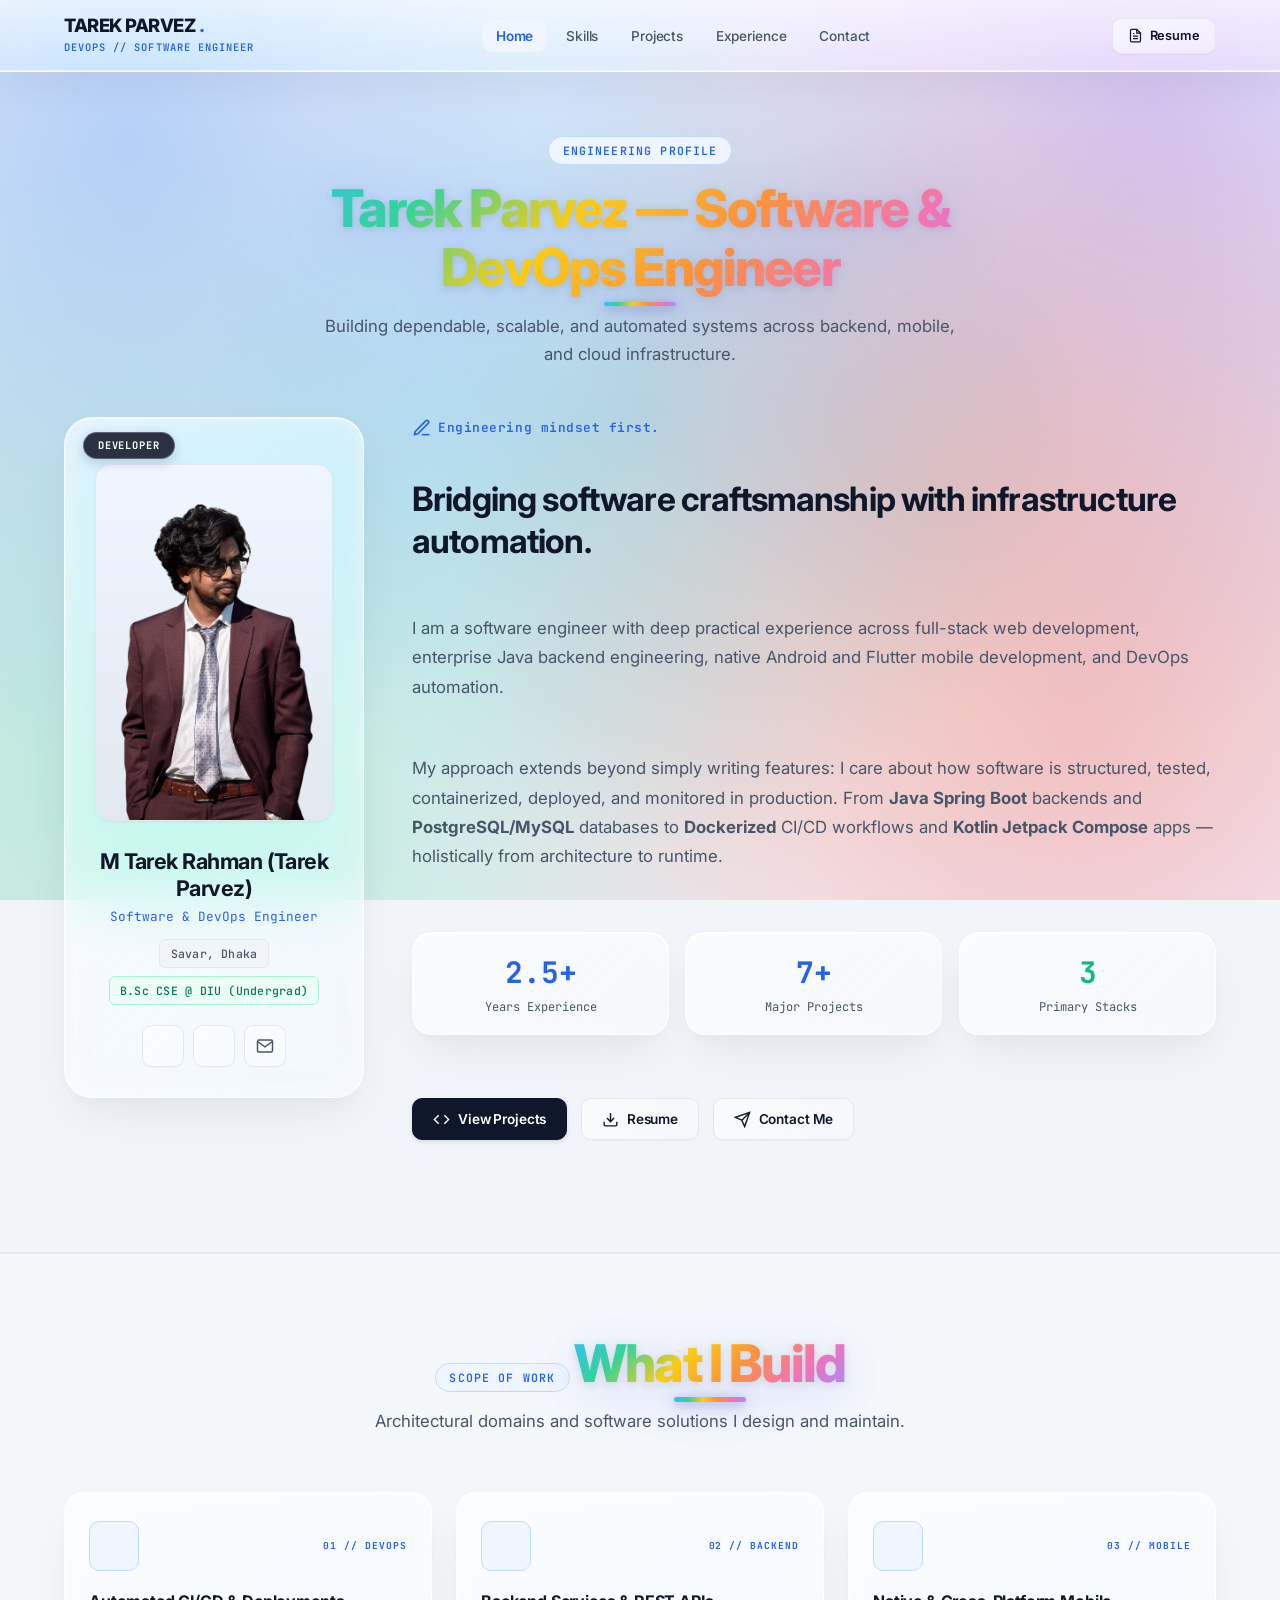
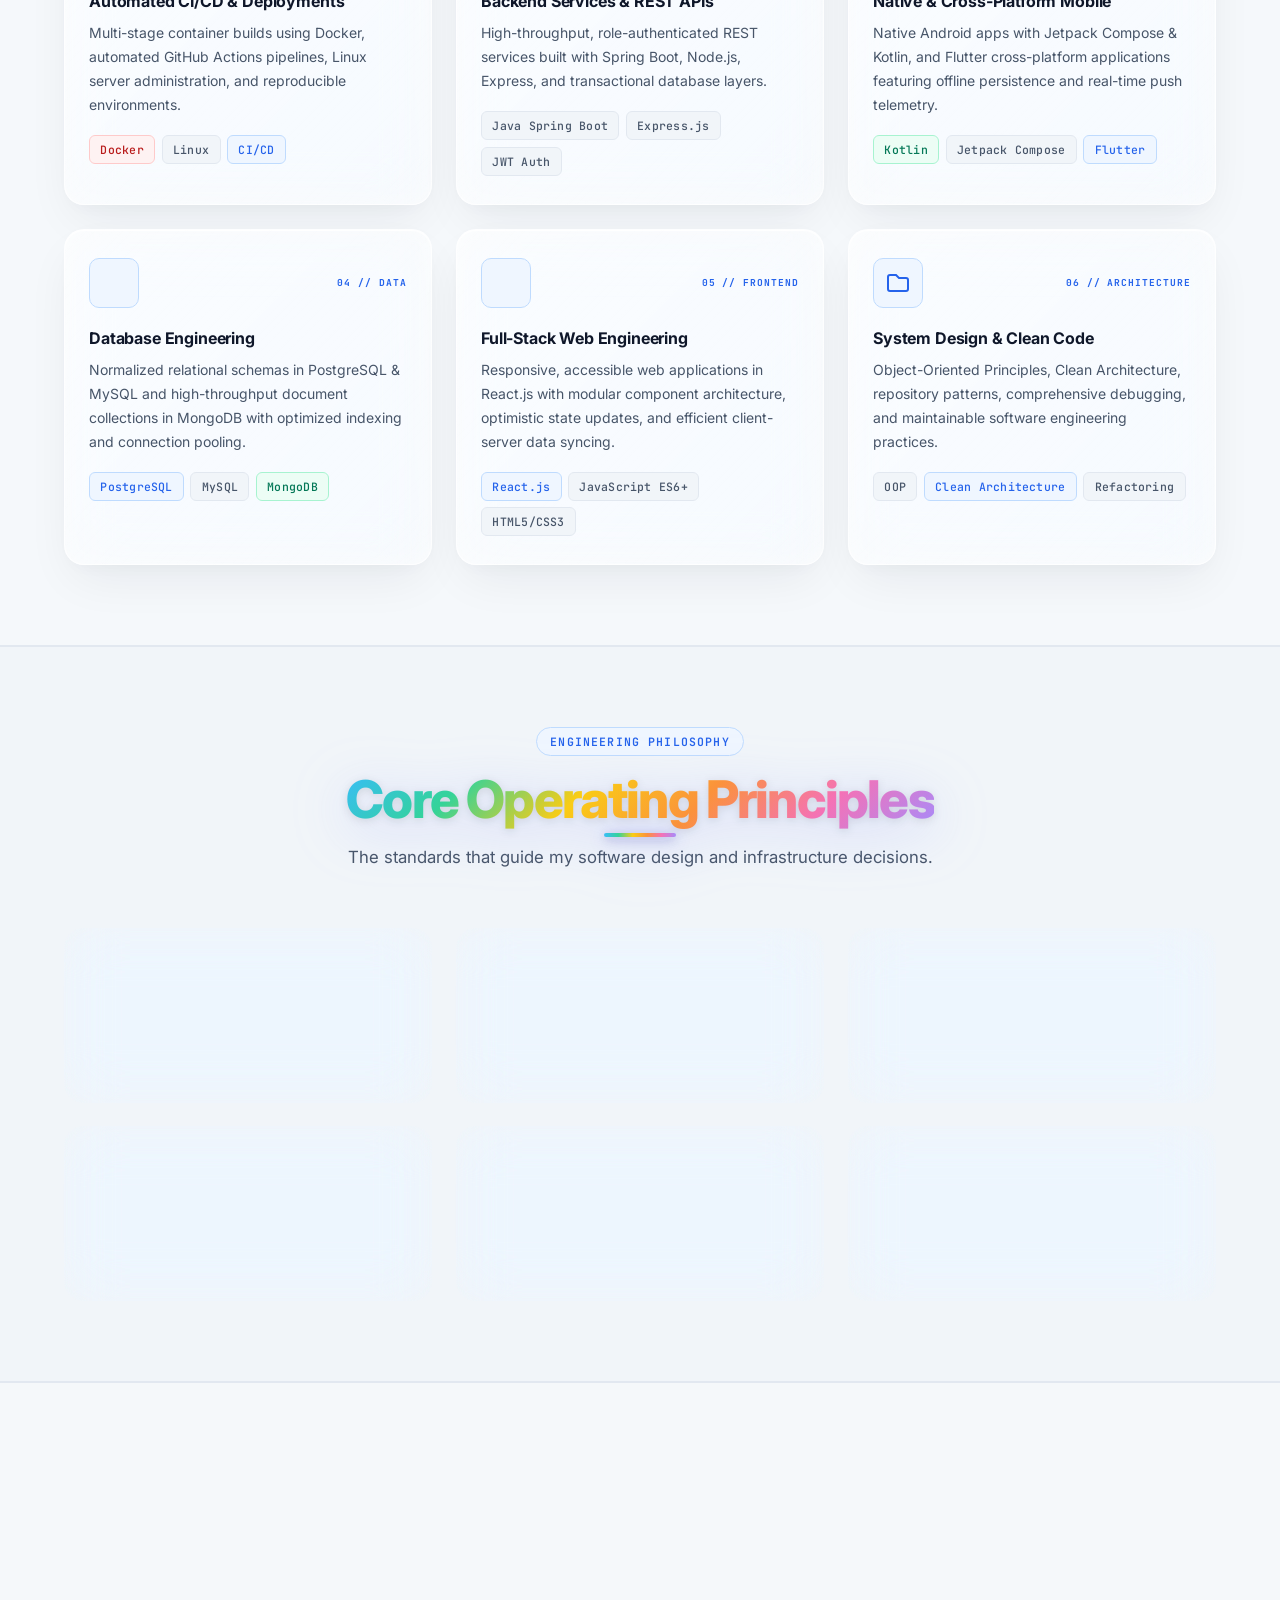
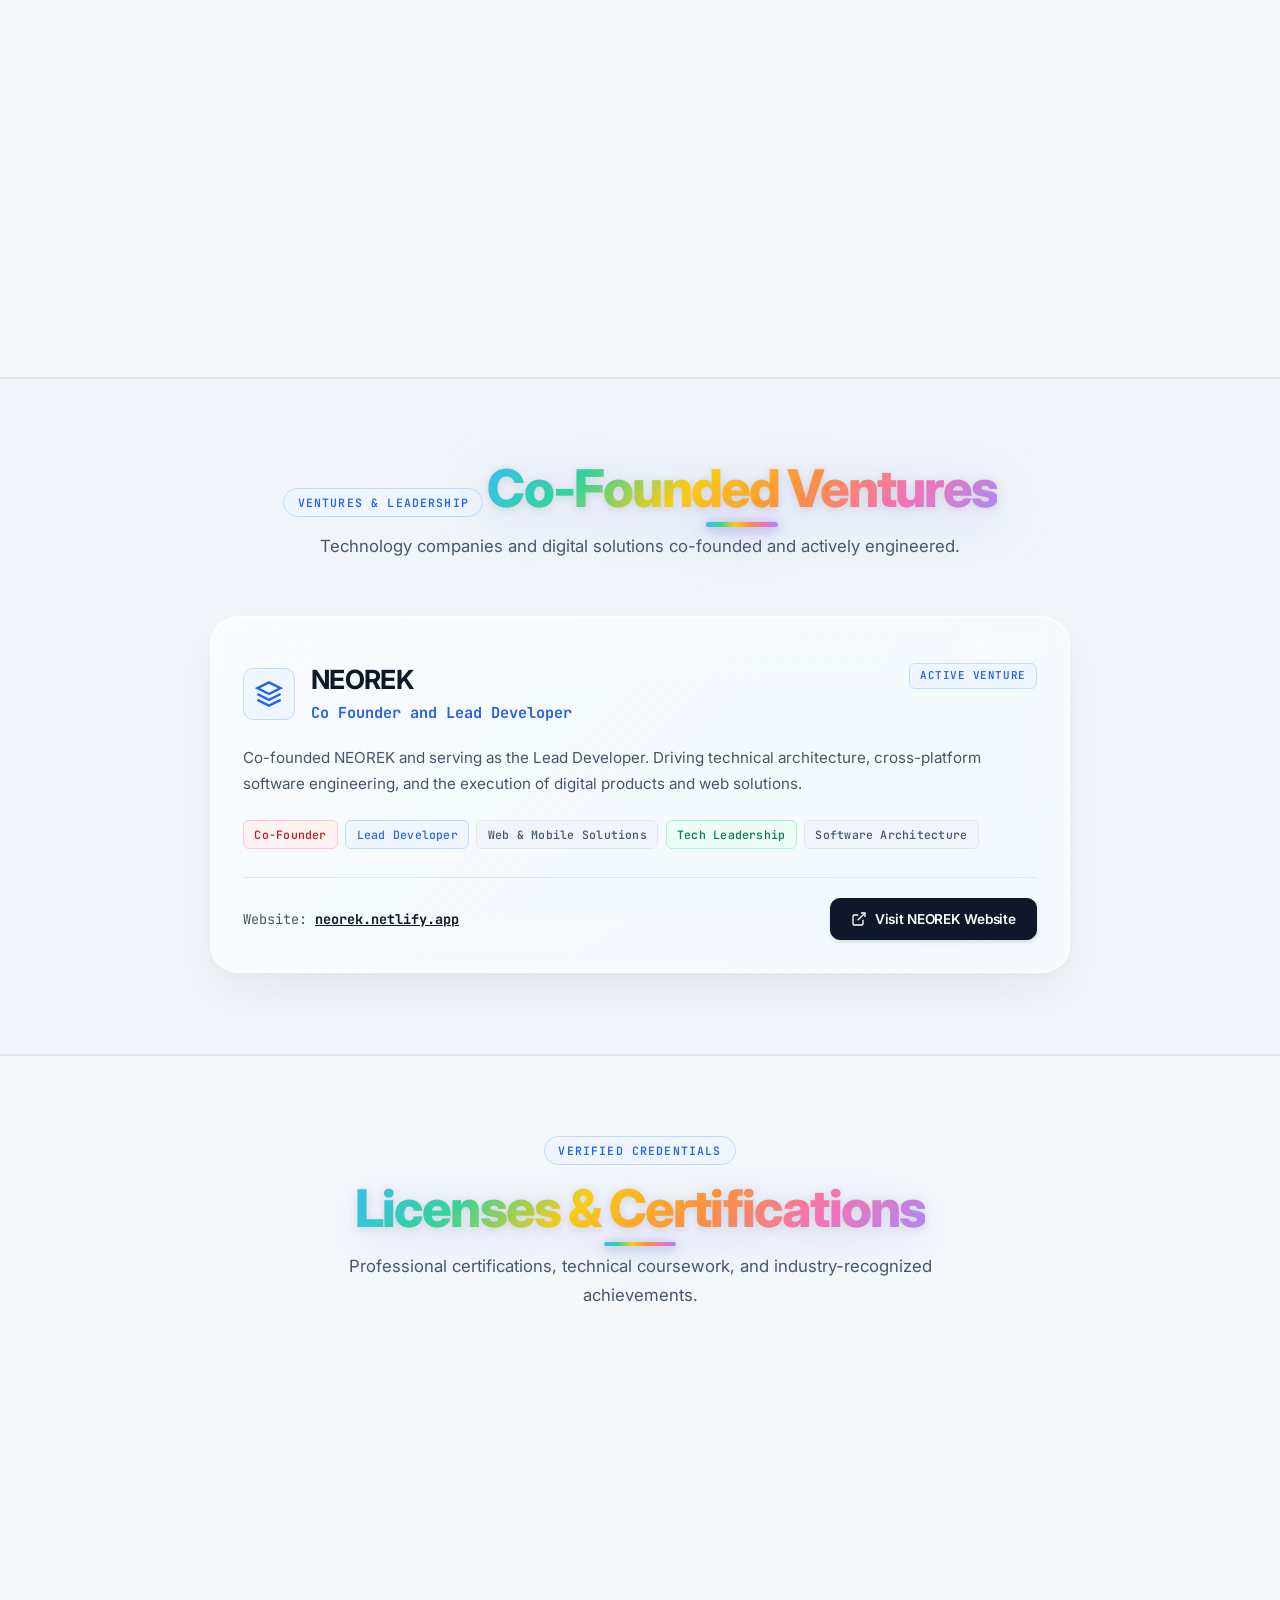
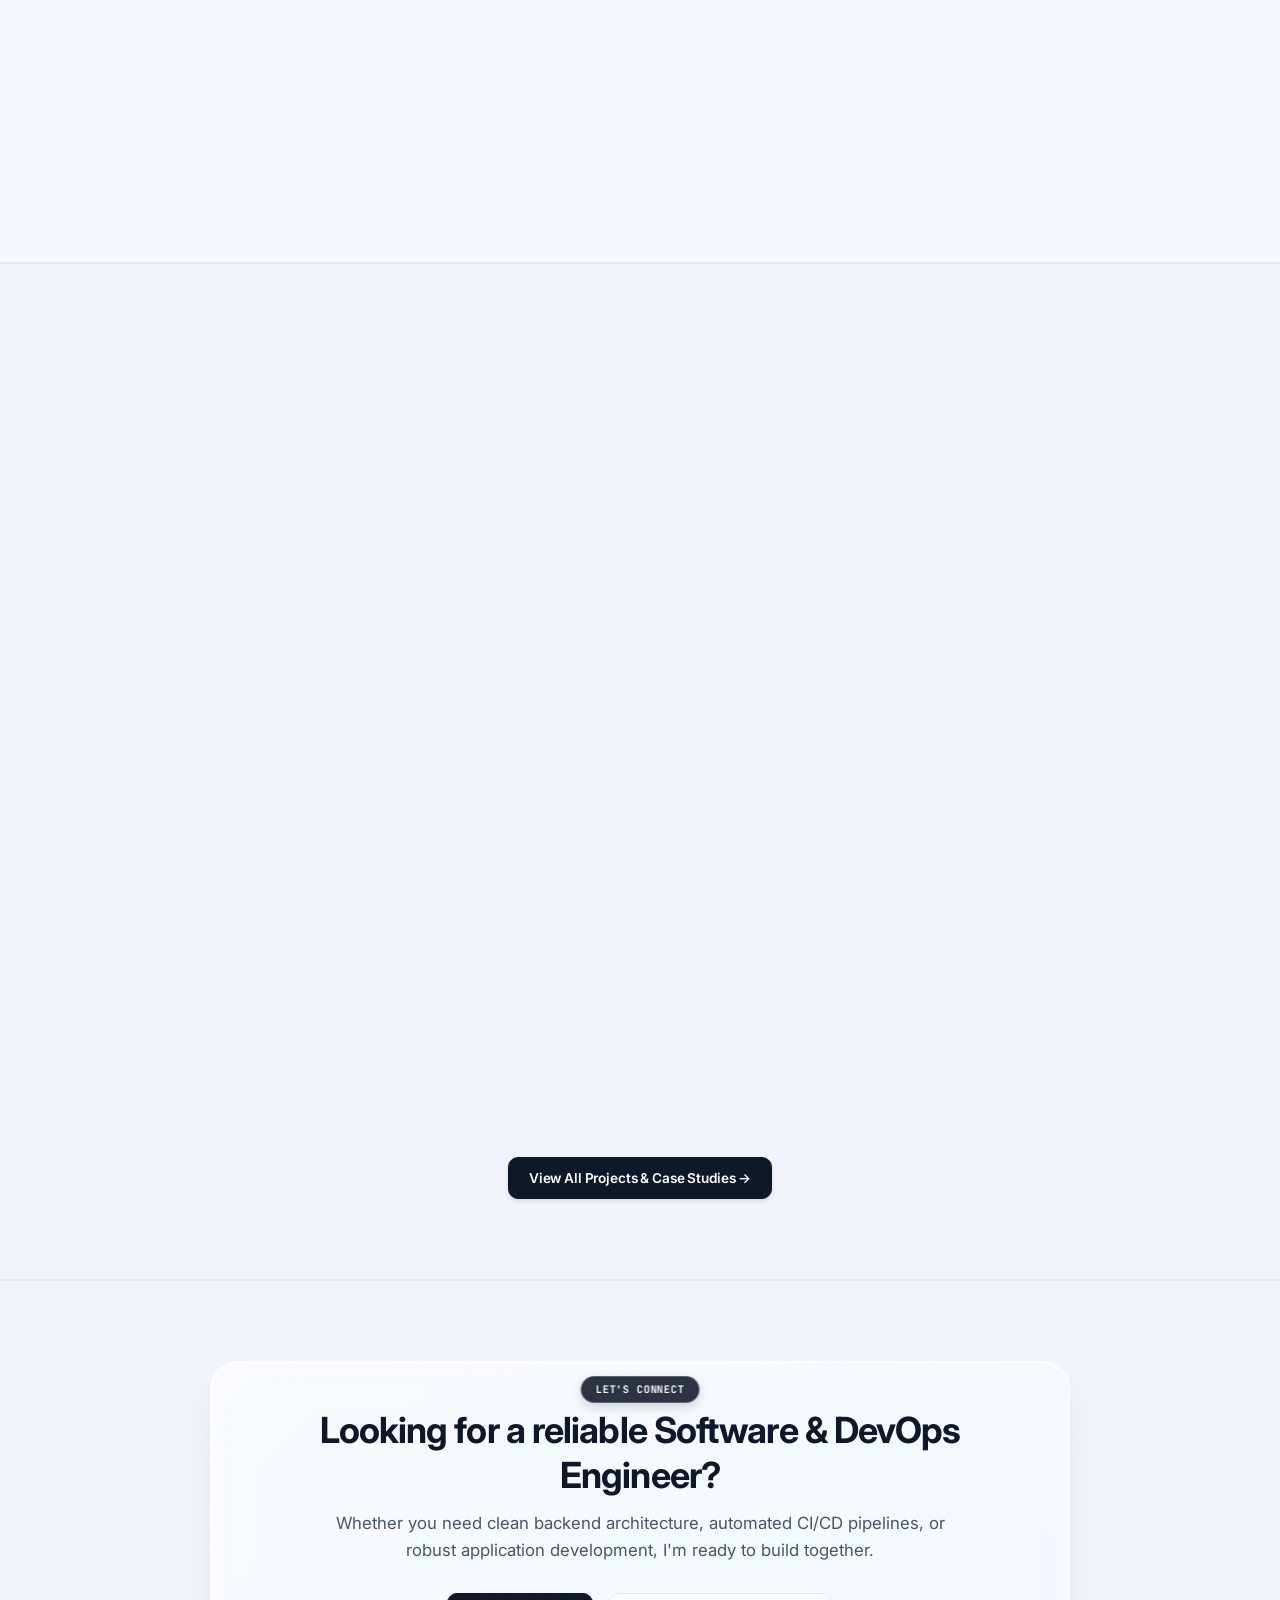
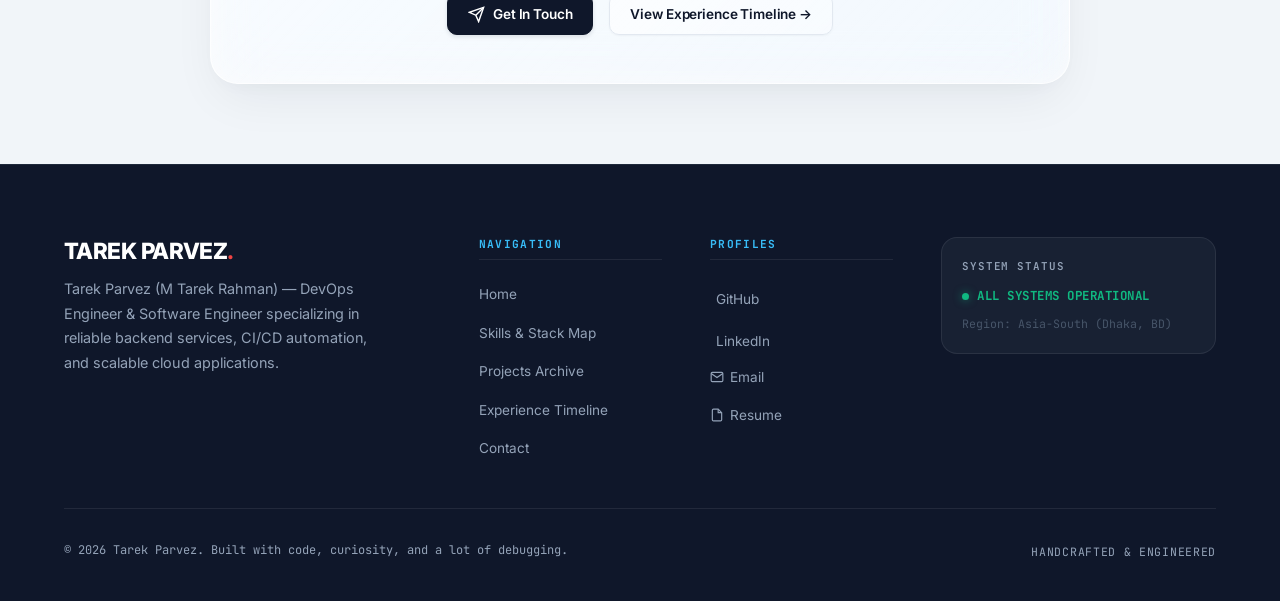
==== about.html @ d1430041 "feat(ui): apply Apple 3D chromatic ribbon typography, fix corner badge clipping, remove chart white " ====
<!DOCTYPE html>
<html lang="en">
<head>
  <meta charset="UTF-8">
  <meta name="viewport" content="width=device-width, initial-scale=1.0">
  
  <title>About — Tarek Parvez (M Tarek Rahman) | DevOps & Software Engineer</title>
  <meta name="title" content="About — Tarek Parvez (M Tarek Rahman) | DevOps & Software Engineer">
  <meta name="description" content="Engineering background, philosophy, and verified credentials of Tarek Parvez (M Tarek Rahman) — DevOps & Software Engineer specializing in backend architecture and cloud automation.">
  <meta name="keywords" content="Tarek Parvez, M Tarek Rahman, DevOps Engineer, Software Engineer, About Tarek Parvez, Daffodil International University, Java Spring Boot, Docker, tarekparvez.me">
  <meta name="author" content="Tarek Parvez (M Tarek Rahman)">
  <meta name="robots" content="index, follow, max-snippet:-1, max-image-preview:large, max-video-preview:-1">

  <!-- Open Graph -->
  <meta property="og:type" content="profile">
  <meta property="og:url" content="https://tarekparvez.me/about.html">
  <meta property="og:title" content="About — Tarek Parvez (M Tarek Rahman) | DevOps & Software Engineer">
  <meta property="og:description" content="Engineering background, philosophy, and verified credentials of Tarek Parvez (M Tarek Rahman) — DevOps & Software Engineer.">
  <meta property="og:image" content="https://tarekparvez.me/assets/profile.png">

  <link rel="canonical" href="https://tarekparvez.me/index.html">
  <meta http-equiv="refresh" content="0; url=index.html">
  <script>window.location.replace("index.html");</script>
  <link rel="icon" type="image/png" href="assets/favicon.png">

  <!-- Devicon Icons -->
  <link rel="stylesheet" href="https://cdn.jsdelivr.net/gh/devicons/devicon@latest/devicon.min.css">

  <!-- CSS Design System -->
  <link rel="stylesheet" href="css/sketch-theme.css?v=7.0">
  <link rel="stylesheet" href="css/layout.css?v=7.0">
  <link rel="stylesheet" href="css/pages.css?v=7.0">
  <link rel="stylesheet" href="css/supplement.css?v=7.0">
</head>
<body>

  <!-- Sticky Global Navbar -->
  <nav class="notebook-nav" aria-label="Main Navigation">
    <div class="container">
      <div class="nav-inner">
        <a href="index.html" class="nav-brand">
          <span class="brand-title">TAREK PARVEZ<span class="accent-dot">.</span></span>
          <span class="brand-subtitle">DevOps // Software Engineer</span>
        </a>

        <ul class="nav-links">
          <li class="nav-item"><a href="index.html">Home</a></li>
          <li class="nav-item"><a href="skills.html">Skills</a></li>
          <li class="nav-item"><a href="projects.html">Projects</a></li>
          <li class="nav-item"><a href="experience.html">Experience</a></li>
          <li class="nav-item"><a href="contact.html">Contact</a></li>
        </ul>

        <div class="nav-cta-group">
          <a href="resume.html" class="btn btn-secondary btn-sm btn-resume">
            <svg width="15" height="15" viewBox="0 0 24 24" fill="none" stroke="currentColor" stroke-width="2"><path d="M14 2H6a2 2 0 0 0-2 2v16a2 2 0 0 0 2 2h12a2 2 0 0 0 2-2V8z"></path><polyline points="14 2 14 8 20 8"></polyline><line x1="16" y1="13" x2="8" y2="13"></line><line x1="16" y1="17" x2="8" y2="17"></line><polyline points="10 9 9 9 8 9"></polyline></svg>
            Resume
          </a>
          <button class="nav-toggle" aria-label="Toggle mobile menu" aria-expanded="false">
            <span></span>
            <span></span>
            <span></span>
          </button>
        </div>
      </div>
    </div>
  </nav>

  <!-- Mobile Drawer Menu -->
  <div class="mobile-drawer" aria-label="Mobile Navigation">
    <ul class="mobile-nav-links">
      <li><a href="index.html">Home</a></li>
      <li><a href="skills.html">Skills & Stack Map</a></li>
      <li><a href="projects.html">Projects Archive</a></li>
      <li><a href="experience.html">Engineering Experience</a></li>
      <li><a href="contact.html">Contact Me</a></li>
      <li><a href="resume.html">View Resume</a></li>
    </ul>
  </div>

  <main>
    <!-- INTRO & BACKGROUND -->
    <section style="padding: 3.5rem 0 5rem 0;">
      <div class="container">
        <div class="section-header" style="margin-bottom: 3rem;">
          <span class="section-label">Engineering Profile</span>
          <h1 class="section-title">About Tarek Parvez<span class="underline-sketch"></span></h1>
          <p class="section-subtitle">
            Software Engineer & DevOps practitioner focused on building dependable, scalable, and automated systems.
          </p>
        </div>

        <div class="about-intro-grid">
          <!-- Photo Card -->
          <div class="about-photo-card">
            <span class="paper-tape left">DEVELOPER</span>
            <img src="assets/profile.png" alt="Tarek Parvez">
            <h3 style="font-size: 1.35rem; margin-bottom: 0.25rem;">M Tarek Rahman (Tarek Parvez)</h3>
            <p style="font-family: var(--font-mono); font-size: 0.8rem; color: var(--accent-blue); margin-bottom: 0.75rem;">
              Software & DevOps Engineer
            </p>
            <div style="display: flex; justify-content: center; gap: 0.5rem; flex-wrap: wrap;">
              <span class="tech-tag">Savar, Dhaka</span>
              <span class="tech-tag green">B.Sc in CSE @ DIU (Undergrad)</span>
            </div>
          </div>

          <!-- Story Text -->
          <div class="about-story">
            <span class="annotation" style="margin-bottom: 0.5rem;">
              <svg width="20" height="20" viewBox="0 0 24 24" fill="none" stroke="currentColor" stroke-width="2"><path d="M12 20h9"></path><path d="M16.5 3.5a2.121 2.121 0 0 1 3 3L7 19l-4 1 1-4L16.5 3.5z"></path></svg>
              Engineering mindset first.
            </span>
            <h2 style="font-size: 2.15rem; margin-bottom: 1.25rem;">Bridging software craftsmanship with infrastructure automation.</h2>
            
            <p style="color: var(--text-muted); font-size: 1.05rem; line-height: 1.7; margin-bottom: 1.25rem;">
              I am a software engineer with deep practical experience across full-stack web development, enterprise Java backend engineering, native Android and Flutter mobile development, and DevOps automation.
            </p>

            <p style="color: var(--text-muted); font-size: 1.05rem; line-height: 1.7; margin-bottom: 1.5rem;">
              My approach extends beyond simply writing features: I care about how software is structured, tested, containerized, deployed, and monitored in production. Having built applications across multiple stacks—from <strong>Java Spring Boot</strong> backends and <strong>PostgreSQL/MySQL</strong> databases to <strong>Dockerized</strong> CI/CD workflows and <strong>Kotlin Jetpack Compose</strong> apps—I look at problems holistically from architecture to runtime.
            </p>

            <!-- Quick Stat Cards -->
            <div style="display: grid; grid-template-columns: repeat(auto-fit, minmax(140px, 1fr)); gap: 1rem; margin-top: 1.5rem;">
              <div class="sketch-card" style="padding: 1rem; text-align: center;">
                <div style="font-family: var(--font-heading); font-size: 1.85rem; font-weight: 700; color: var(--accent-coral);">2.5+</div>
                <div style="font-family: var(--font-mono); font-size: 0.75rem; color: var(--text-muted);">Years Experience</div>
              </div>
              <div class="sketch-card" style="padding: 1rem; text-align: center;">
                <div style="font-family: var(--font-heading); font-size: 1.85rem; font-weight: 700; color: var(--accent-blue);">7+</div>
                <div style="font-family: var(--font-mono); font-size: 0.75rem; color: var(--text-muted);">Major Projects</div>
              </div>
              <div class="sketch-card" style="padding: 1rem; text-align: center;">
                <div style="font-family: var(--font-heading); font-size: 1.85rem; font-weight: 700; color: var(--accent-green);">3</div>
                <div style="font-family: var(--font-mono); font-size: 0.75rem; color: var(--text-muted);">Primary Stacks</div>
              </div>
            </div>
          </div>
        </div>
      </div>
    </section>

    <!-- WHAT I BUILD SECTION -->
    <section style="border-top: 2px solid var(--border-ink); background: var(--bg-card-muted);">
      <div class="container">
        <div class="section-header">
          <span class="section-label">Scope of Work</span>
          <h2 class="section-title">What I Build<span class="underline-sketch"></span></h2>
          <p class="section-subtitle">Architectural domains and software solutions I design and maintain.</p>
        </div>

        <div class="focus-grid">
          <div class="focus-card">
            <h3 class="focus-title">Backend Services & REST APIs</h3>
            <p class="focus-desc">
              High-throughput, role-authenticated REST services built with Spring Boot, Node.js, Express, and transactional database layers.
            </p>
            <div class="focus-tags">
              <span class="tech-tag">Java Spring Boot</span>
              <span class="tech-tag">Express.js</span>
              <span class="tech-tag">JWT Auth</span>
            </div>
          </div>

          <div class="focus-card">
            <h3 class="focus-title">Automated CI/CD & Deployments</h3>
            <p class="focus-desc">
              Multi-stage container builds using Docker, automated GitHub Actions pipelines, Linux server administration, and reproducible environments.
            </p>
            <div class="focus-tags">
              <span class="tech-tag coral">Docker</span>
              <span class="tech-tag">Linux</span>
              <span class="tech-tag blue">CI/CD</span>
            </div>
          </div>

          <div class="focus-card">
            <h3 class="focus-title">Native & Cross-Platform Mobile Apps</h3>
            <p class="focus-desc">
              Native Android apps with Jetpack Compose & Kotlin, and Flutter cross-platform applications featuring offline persistence and real-time push telemetry.
            </p>
            <div class="focus-tags">
              <span class="tech-tag green">Kotlin</span>
              <span class="tech-tag">Jetpack Compose</span>
              <span class="tech-tag">Flutter</span>
            </div>
          </div>
        </div>
      </div>
    </section>

    <!-- PERSONAL ENGINEERING PRINCIPLES -->
    <section style="border-top: 2px solid var(--border-ink);">
      <div class="container">
        <div class="section-header">
          <span class="section-label">Engineering Philosophy</span>
          <h2 class="section-title">Core Operating Principles<span class="underline-sketch"></span></h2>
          <p class="section-subtitle">The standards that guide my software design and infrastructure decisions.</p>
        </div>

        <div class="principles-grid">
          <div class="principle-card">
            <div class="principle-verb">01 // BUILD</div>
            <h3 class="principle-title">Clean Architecture First</h3>
            <p class="principle-desc">
              Separate concerns cleanly between presentation, business rules, and persistence layers so code is testable and refactor-friendly.
            </p>
          </div>

          <div class="principle-card">
            <div class="principle-verb">02 // AUTOMATE</div>
            <h3 class="principle-title">Never Repeat Manual Steps</h3>
            <p class="principle-desc">
              If a build, test, or deployment has to be run more than twice, write a script or GitHub Actions workflow to automate it.
            </p>
          </div>

          <div class="principle-card">
            <div class="principle-verb">03 // TEST</div>
            <h3 class="principle-title">Verification Over Assumptions</h3>
            <p class="principle-desc">
              Write unit tests and validate edge cases to catch regressions before they reach staging or production environments.
            </p>
          </div>

          <div class="principle-card">
            <div class="principle-verb">04 // DEPLOY</div>
            <h3 class="principle-title">Containerized Consistency</h3>
            <p class="principle-desc">
              Package code with all dependencies in minimal Docker images to ensure identical execution between local and production environments.
            </p>
          </div>

          <div class="principle-card">
            <div class="principle-verb">05 // MONITOR</div>
            <h3 class="principle-title">Continuous Observability</h3>
            <p class="principle-desc">
              Incorporate structured health endpoints, sensible logging, and status metrics to make systems transparent and debuggable.
            </p>
          </div>

          <div class="principle-card">
            <div class="principle-verb">06 // IMPROVE</div>
            <h3 class="principle-title">Iterative Refinement</h3>
            <p class="principle-desc">
              Profile slow queries, reduce memory footprint, eliminate technical debt, and continuously refine performance over time.
            </p>
          </div>
        </div>
      </div>
    </section>

    <!-- EDUCATION SECTION -->
    <section style="border-top: 2px solid var(--border-ink); background: var(--bg-card-muted);">
      <div class="container">
        <div class="section-header">
          <span class="section-label">Academic Foundation</span>
          <h2 class="section-title">Education & Credentials<span class="underline-sketch"></span></h2>
        </div>

        <div class="sketch-card" style="max-width: 760px; margin: 0 auto;">
          <span class="paper-tape right">ACADEMIC</span>
          <div style="display: flex; align-items: flex-start; justify-content: space-between; flex-wrap: wrap; gap: 0.75rem; margin-bottom: 0.75rem;">
            <div>
              <h3 style="font-size: 1.55rem; margin-bottom: 0.25rem;">Daffodil International University</h3>
              <div style="font-family: var(--font-mono); font-size: 0.9rem; color: var(--accent-blue); font-weight: 600;">
                B.Sc. in Computer Science & Engineering (Undergraduate / Running)
              </div>
            </div>
            <span class="timeline-period">Dhaka, Bangladesh</span>
          </div>
          <p style="color: var(--text-muted); font-size: 0.95rem; line-height: 1.6; margin-bottom: 1rem;">
            Currently pursuing Bachelor of Science in Computer Science & Engineering. Solid coursework foundation in Data Structures & Algorithms, Object-Oriented Programming (Java/C++), Database Management Systems (SQL/Relational Theory), Operating Systems (Linux/Unix internals), and Software Engineering methodologies.
          </p>
          <div style="display: flex; flex-wrap: wrap; gap: 0.4rem;">
            <span class="tech-tag">Data Structures</span>
            <span class="tech-tag">Algorithms</span>
            <span class="tech-tag">DBMS</span>
            <span class="tech-tag">OOP</span>
            <span class="tech-tag">Linux Internals</span>
          </div>
        </div>
      </div>
    </section>

    <!-- VENTURES & FOUNDED COMPANIES SECTION -->
    <section style="border-top: 2px solid var(--border-ink); background: var(--bg-card-muted);">
      <div class="container">
        <div class="section-header">
          <span class="section-label">Ventures & Leadership</span>
          <h2 class="section-title">Co-Founded Ventures<span class="underline-sketch"></span></h2>
          <p class="section-subtitle">
            Technology companies and digital solutions co-founded and actively engineered.
          </p>
        </div>

        <div style="max-width: 860px; margin: 0 auto;">
          <!-- NEOREK Card -->
          <div class="sketch-card accent-coral" style="padding: 2rem;">
            <span class="paper-tape right">CO-FOUNDER</span>
            <div style="display: flex; align-items: flex-start; justify-content: space-between; flex-wrap: wrap; gap: 1rem; margin-bottom: 1.25rem;">
              <div style="display: flex; align-items: center; gap: 1rem;">
                <div class="focus-icon" style="color: var(--accent-coral); width: 52px; height: 52px; font-size: 1.5rem;">
                  <svg width="28" height="28" viewBox="0 0 24 24" fill="none" stroke="currentColor" stroke-width="2"><polygon points="12 2 2 7 12 12 22 7 12 2"></polygon><polyline points="2 17 12 22 22 17"></polyline><polyline points="2 12 12 17 22 12"></polyline></svg>
                </div>
                <div>
                  <h3 style="font-size: 1.65rem; margin-bottom: 0.25rem;">NEOREK</h3>
                  <div style="font-family: var(--font-mono); font-size: 0.95rem; color: var(--accent-coral); font-weight: 700;">
                    Co Founder and Lead Developer
                  </div>
                </div>
              </div>
              <span class="timeline-period">Active Venture</span>
            </div>

            <p style="color: var(--text-muted); font-size: 0.95rem; line-height: 1.7; margin-bottom: 1.5rem;">
              Co-founded NEOREK and serving as the Lead Developer. Driving technical architecture, cross-platform software engineering, and the execution of digital products and web solutions.
            </p>

            <div style="display: flex; flex-wrap: wrap; gap: 0.45rem; margin-bottom: 1.75rem;">
              <span class="tech-tag coral">Co-Founder</span>
              <span class="tech-tag blue">Lead Developer</span>
              <span class="tech-tag">Web & Mobile Solutions</span>
              <span class="tech-tag green">Tech Leadership</span>
              <span class="tech-tag">Software Architecture</span>
            </div>

            <div style="border-top: 1.5px dashed var(--grid-line); padding-top: 1.25rem; display: flex; align-items: center; justify-content: space-between; flex-wrap: wrap; gap: 1rem;">
              <div style="font-family: var(--font-mono); font-size: 0.85rem; color: var(--text-muted);">
                Website: <a href="https://neorek.netlify.app/" target="_blank" rel="noopener noreferrer" style="color: var(--text-ink); font-weight: 700; text-decoration: underline;">neorek.netlify.app</a>
              </div>
              <a href="https://neorek.netlify.app/" target="_blank" rel="noopener noreferrer" class="btn btn-primary">
                <svg width="16" height="16" viewBox="0 0 24 24" fill="none" stroke="currentColor" stroke-width="2"><path d="M18 13v6a2 2 0 0 1-2 2H5a2 2 0 0 1-2-2V8a2 2 0 0 1 2-2h6"></path><polyline points="15 3 21 3 21 9"></polyline><line x1="10" y1="14" x2="21" y2="3"></line></svg>
                Visit NEOREK Website
              </a>
            </div>
          </div>
        </div>
      </div>
    </section>

    <!-- CERTIFICATES & CREDENTIALS SECTION -->
    <section style="border-top: 2px solid var(--border-ink);">
      <div class="container">
        <div class="section-header">
          <span class="section-label">Verified Credentials</span>
          <h2 class="section-title">Licenses & Certifications<span class="underline-sketch"></span></h2>
          <p class="section-subtitle">
            Professional certifications, technical coursework, and industry-recognized achievements.
          </p>
        </div>

        <div style="max-width: 860px; margin: 0 auto;">
          <!-- IBM Verified Certificate Card -->
          <div class="sketch-card accent-blue" style="padding: 2rem;">
            <span class="paper-tape right">IBM VERIFIED</span>
            <div style="display: flex; align-items: flex-start; justify-content: space-between; flex-wrap: wrap; gap: 1rem; margin-bottom: 1.25rem;">
              <div style="display: flex; align-items: center; gap: 1rem;">
                <div class="focus-icon" style="color: var(--accent-blue); width: 52px; height: 52px; font-size: 1.5rem;">
                  <svg width="28" height="28" viewBox="0 0 24 24" fill="none" stroke="currentColor" stroke-width="2"><circle cx="12" cy="8" r="7"></circle><polyline points="8.21 13.89 7 23 12 20 17 23 15.79 13.88"></polyline></svg>
                </div>
                <div>
                  <h3 style="font-size: 1.65rem; margin-bottom: 0.25rem;">Flutter and Dart: Developing iOS, Android, and Mobile Apps</h3>
                  <div style="font-family: var(--font-mono); font-size: 0.85rem; color: var(--accent-blue); font-weight: 700;">
                    Issued by IBM via Coursera
                  </div>
                </div>
              </div>
              <span class="timeline-period">ID: 5AY2A0AOX056</span>
            </div>

            <p style="color: var(--text-muted); font-size: 0.95rem; line-height: 1.7; margin-bottom: 1.5rem;">
              Authorized by IBM and offered through Coursera. Verified successful completion and mastery of cross-platform mobile application engineering using Flutter and Dart, covering UI layout composition, reactive state management, asynchronous data fetching, and native platform integration for both iOS and Android.
            </p>

            <div style="display: flex; flex-wrap: wrap; gap: 0.45rem; margin-bottom: 1.75rem;">
              <span class="tech-tag blue">IBM Certified</span>
              <span class="tech-tag">Flutter</span>
              <span class="tech-tag">Dart</span>
              <span class="tech-tag green">Cross-Platform Mobile</span>
              <span class="tech-tag">iOS & Android</span>
              <span class="tech-tag">State Management</span>
            </div>

            <div style="border-top: 1.5px dashed var(--grid-line); padding-top: 1.25rem; display: flex; align-items: center; justify-content: space-between; flex-wrap: wrap; gap: 1rem;">
              <div style="font-family: var(--font-mono); font-size: 0.8rem; color: var(--text-muted);">
                Status: <span style="color: var(--accent-green); font-weight: 700;">● Verified & Active</span>
              </div>
              <a href="https://coursera.org/share/398f5bcc996ed4f4c3d86568ea1924d1" target="_blank" rel="noopener noreferrer" class="btn btn-primary">
                <svg width="16" height="16" viewBox="0 0 24 24" fill="none" stroke="currentColor" stroke-width="2"><path d="M18 13v6a2 2 0 0 1-2 2H5a2 2 0 0 1-2-2V8a2 2 0 0 1 2-2h6"></path><polyline points="15 3 21 3 21 9"></polyline><line x1="10" y1="14" x2="21" y2="3"></line></svg>
                Verify Certificate on Coursera
              </a>
            </div>
          </div>
        </div>
      </div>
    </section>
  </main>

  <!-- Global Footer -->
  <footer class="notebook-footer">
    <div class="container">
      <div class="footer-grid">
        <div class="footer-brand">
          <h3>TAREK PARVEZ<span style="color: var(--accent-coral);">.</span></h3>
          <p>
            Tarek Parvez (M Tarek Rahman) — DevOps Engineer & Software Engineer specializing in reliable backend services, CI/CD automation, and scalable cloud applications.
          </p>
        </div>

        <div class="footer-col">
          <h4>Navigation</h4>
          <ul class="footer-links">
            <li><a href="index.html">Home</a></li>
            <li><a href="skills.html">Skills & Stack Map</a></li>
            <li><a href="projects.html">Projects Archive</a></li>
            <li><a href="experience.html">Experience Timeline</a></li>
            <li><a href="contact.html">Contact</a></li>
          </ul>
        </div>

        <div class="footer-col">
          <h4>Profiles</h4>
          <ul class="footer-links">
            <li>
              <a href="https://github.com/mtarek47" target="_blank" rel="noopener noreferrer">
                <i class="devicon-github-original"></i> GitHub
              </a>
            </li>
            <li>
              <a href="https://www.linkedin.com/in/m-tarek-rahman-06068a349/" target="_blank" rel="noopener noreferrer">
                <i class="devicon-linkedin-plain"></i> LinkedIn
              </a>
            </li>
            <li>
              <a href="mailto:tarekparvez47@gmail.com">
                <svg width="14" height="14" viewBox="0 0 24 24" fill="none" stroke="currentColor" stroke-width="2"><path d="M4 4h16c1.1 0 2 .9 2 2v12c0 1.1-.9 2-2 2H4c-1.1 0-2-.9-2-2V6c0-1.1.9-2 2-2z"></path><polyline points="22,6 12,13 2,6"></polyline></svg>
                Email
              </a>
            </li>
          </ul>
        </div>

        <div class="footer-col">
          <div class="footer-status-box">
            <div class="footer-status-title">System Status</div>
            <div class="footer-status-val">
              <span class="status-dot"></span> ALL SYSTEMS OPERATIONAL
            </div>
          </div>
        </div>
      </div>

      <div class="footer-bottom">
        <div>&copy; 2026 Tarek Parvez. Built with code, curiosity, and a lot of debugging.</div>
        <div class="footer-note">Handcrafted & Engineered</div>
      </div>
    </div>
  </footer>

  <!-- Scripts -->
  <script src="js/main.js?v=7.0"></script>
</body>
</html>
---- css/sketch-theme.css ----
/* ==========================================================================
   MODERN PROFESSIONAL TECH DESIGN SYSTEM
   Tarek Parvez Portfolio — v4.0 (Executive Tech Edition)
   Philosophy: Clean, high-contrast, refined typography, subtle depth,
   and executive software engineering aesthetics.
   ========================================================================== */

/* --- Google Fonts Import --- */
@import url('https://fonts.googleapis.com/css2?family=Inter:wght@300;400;500;600;700;800&family=JetBrains+Mono:wght@400;500;600;700&display=swap');

/* ==========================================================================
   DESIGN TOKENS — Modern Tech & Architecture Palette
   ========================================================================== */
:root {
  /* --- Apple Liquid Glass Tokens --- */
  --glass-bg:          linear-gradient(135deg, rgba(255, 255, 255, 0.62) 0%, rgba(255, 255, 255, 0.32) 100%);
  --glass-bg-hover:    linear-gradient(135deg, rgba(255, 255, 255, 0.78) 0%, rgba(255, 255, 255, 0.48) 100%);
  --glass-border:      rgba(255, 255, 255, 0.75);
  --glass-border-hover:rgba(255, 255, 255, 0.98);
  --glass-blur:        blur(28px) saturate(210%);
  --glass-shadow:      0 20px 50px -10px rgba(15, 23, 42, 0.07), 0 8px 20px -4px rgba(15, 23, 42, 0.03), inset 0 1px 1px 0 rgba(255, 255, 255, 0.95), inset 0 0 20px 0 rgba(255, 255, 255, 0.35);
  --glass-shadow-hover:0 28px 65px -12px rgba(15, 23, 42, 0.11), 0 12px 28px -5px rgba(15, 23, 42, 0.05), inset 0 1px 2px 0 rgba(255, 255, 255, 1), inset 0 0 25px 0 rgba(255, 255, 255, 0.5);

  /* --- Canvas & Surfaces --- */
  --background:       transparent;   /* Slate-50: Crisp, clean, modern canvas */
  --foreground:       linear-gradient(135deg, rgba(255, 255, 255, 0.62) 0%, rgba(255, 255, 255, 0.32) 100%);   /* Pure white card and panel surface */
  --muted:            #f1f5f9;   /* Slate-100: Soft recessed surface */
  --text:             #0f172a;   /* Slate-900: High-contrast primary text */
  --text-muted:       #475569;   /* Slate-600: Secondary text, high readability */
  --text-dim:         #94a3b8;   /* Slate-400: Timestamps, subtle borders */

  /* --- Accent Colors --- */
  --accent:           #2563eb;   /* Electric Tech Blue / Primary Brand */
  --accent-hover:     #1d4ed8;   /* Blue-700 for hover */
  --accent-fg:        #ffffff;   /* Crisp white text on accent */
  --accent-blue:      #2563eb;   /* Primary technical blue */
  --accent-blue-light:#eff6ff;   /* Blue-50 subtle tint */
  --accent-blue-border:#bfdbfe;  /* Blue-200 border */
  --accent-green:     #10b981;   /* Emerald-500: Production live / healthy */
  --accent-green-light:#ecfdf5;  /* Emerald-50 */
  --accent-coral:     #ef4444;   /* Red-500: Alerts, highlights */
  --accent-coral-light:#fef2f2;  /* Red-50 */
  --accent-purple:    #8b5cf6;   /* Violet-500 */
  --accent-purple-light:#f5f3ff; /* Violet-50 */
  --accent-yellow:    #f59e0b;   /* Amber-500 */
  --accent-yellow-light:#fffbeb; /* Amber-50 */

  /* --- Borders & Dividers --- */
  --border:           #e2e8f0;   /* Slate-200: Crisp 1px boundary */
  --border-light:     #f1f5f9;   /* Slate-100 */
  --border-dark:      #cbd5e1;   /* Slate-300: Active or focused border */
  --border-ink:       #e2e8f0;   /* Backward compatibility alias */
  --grid-line:        #f1f5f9;   /* Subtle divider */

  /* --- Dark Console Surfaces (Terminal, Footer, Control Bar) --- */
  --dark-surface:     #0f172a;   /* Slate-900 */
  --dark-surface-2:   #1e293b;   /* Slate-800 */
  --dark-surface-3:   #020617;   /* Slate-950 (Terminal code window) */
  --dark-text:        #f8fafc;   /* Slate-50 */
  --dark-text-muted:  #94a3b8;   /* Slate-400 */

  /* --- Typography --- */
  --font-body:    'Inter', -apple-system, BlinkMacSystemFont, 'Segoe UI', Roboto, sans-serif;
  --font-heading: 'Inter', -apple-system, BlinkMacSystemFont, 'Segoe UI', Roboto, sans-serif;
  --font-mono:    'JetBrains Mono', 'Fira Code', 'IBM Plex Mono', monospace;
  --font-accent:  'JetBrains Mono', monospace;

  /* --- Modern Elevation Shadows (Soft, layered, natural) --- */
  --shadow-xs:        0 1px 2px 0 rgba(15, 23, 42, 0.04);
  --shadow-sm:        0 1px 3px 0 rgba(15, 23, 42, 0.06), 0 1px 2px -1px rgba(15, 23, 42, 0.04);
  --shadow-card:      0 2px 8px -2px rgba(15, 23, 42, 0.05), 0 1px 3px -1px rgba(15, 23, 42, 0.05);
  --shadow-floating:  0 12px 28px -6px rgba(15, 23, 42, 0.08), 0 6px 12px -4px rgba(15, 23, 42, 0.03);
  --shadow-lg:        0 20px 35px -10px rgba(15, 23, 42, 0.1), 0 10px 15px -5px rgba(15, 23, 42, 0.04);
  --shadow-pressed:   inset 0 2px 4px 0 rgba(15, 23, 42, 0.06);
  --shadow-recessed:  inset 0 1px 2px 0 rgba(15, 23, 42, 0.05);
  --shadow-glow:      0 0 24px rgba(37, 99, 235, 0.25);
  --shadow-glow-green:0 0 16px rgba(16, 185, 129, 0.3);

  /* Compatibility aliases */
  --shadow-md:        var(--shadow-card);
  --shadow-coral:     var(--shadow-card);
  --shadow-blue:      var(--shadow-card);
  --shadow-sharp:     var(--shadow-sm);

  /* --- Border Radius Scale (Modern, Sleek Rounded) --- */
  --radius-sm:    6px;
  --radius-md:    10px;
  --radius-lg:    16px;
  --radius-xl:    20px;
  --radius-2xl:   28px;
  --radius-full:  9999px;

  /* Backward compatibility for wobbly vars */
  --radius-wobbly-sm:  var(--radius-sm);
  --radius-wobbly-md:  var(--radius-md);
  --radius-wobbly-lg:  var(--radius-lg);
  --radius-wobbly-alt: var(--radius-lg);

  /* --- Spacing --- */
  --nav-height:       72px;
  --container-max:    1200px;

  /* --- Motion & Transitions --- */
  --ease-smooth:      cubic-bezier(0.16, 1, 0.3, 1);
  --ease-mechanical:  cubic-bezier(0.16, 1, 0.3, 1);
  --duration-fast:    150ms;
  --duration-base:    250ms;
  --duration-slow:    400ms;

  /* --- Backward Compatibility Aliases --- */
  --bg-paper:      linear-gradient(135deg, rgba(255, 255, 255, 0.62) 0%, rgba(255, 255, 255, 0.32) 100%);
  --bg-card:       linear-gradient(135deg, rgba(255, 255, 255, 0.62) 0%, rgba(255, 255, 255, 0.32) 100%);
  --bg-card-muted: rgba(255, 255, 255, 0.28);
  --text-ink:      var(--text);
}

/* ==========================================================================
   BASE RESET & GLOBAL SETUP
   ========================================================================== */
*, *::before, *::after {
  box-sizing: border-box;
  margin: 0;
  padding: 0;
}

html {
  font-size: 16px;
  scroll-behavior: smooth;
  scroll-padding-top: calc(var(--nav-height) + 24px);
  -webkit-text-size-adjust: 100%;
  overflow-x: hidden;
  max-width: 100%;
}

body {
  font-family: var(--font-body);
  font-size: 1rem;
  line-height: 1.65;
  color: var(--text);
  background-color: #f1f5f9;
  /* Apple Luminous Ambient Fluid Mesh — vibrant refraction underneath liquid glass */
  background-image:
    radial-gradient(circle at 10% 15%, rgba(59, 130, 246, 0.32) 0px, transparent 45%),
    radial-gradient(circle at 90% 12%, rgba(139, 92, 246, 0.30) 0px, transparent 45%),
    radial-gradient(circle at 50% 45%, rgba(14, 165, 233, 0.24) 0px, transparent 55%),
    radial-gradient(circle at 85% 82%, rgba(244, 63, 94, 0.26) 0px, transparent 50%),
    radial-gradient(circle at 12% 85%, rgba(16, 185, 129, 0.26) 0px, transparent 48%),
    radial-gradient(circle at 75% 50%, rgba(245, 158, 11, 0.22) 0px, transparent 50%);
  background-attachment: fixed;
  min-height: 100vh;
  display: flex;
  flex-direction: column;
  overflow-x: hidden;
  max-width: 100%;
  width: 100%;
  -webkit-font-smoothing: antialiased;
  -moz-osx-font-smoothing: grayscale;
}

/* --- Text Selection --- */
::selection {
  background: rgba(37, 99, 235, 0.2);
  color: #0f172a;
}

/* ==========================================================================
   TYPOGRAPHY
   ========================================================================== */
h1, h2, h3, h4, h5, h6 {
  font-family: var(--font-heading);
  font-weight: 700;
  color: var(--text);
  line-height: 1.25;
  letter-spacing: -0.025em;
}

p {
  margin-bottom: 1rem;
  color: var(--text-muted);
}

p:last-child {
  margin-bottom: 0;
}

a {
  color: inherit;
  text-decoration: none;
  transition: color var(--duration-fast) ease, opacity var(--duration-fast) ease;
}

code, pre, .mono-text {
  font-family: var(--font-mono);
}

.hand-note {
  font-family: var(--font-mono);
  font-size: 0.8rem;
  font-weight: 600;
  color: var(--accent);
  letter-spacing: 0.02em;
  line-height: 1.4;
}

/* ==========================================================================
   ACCESSIBLE FOCUS
   ========================================================================== */
:focus-visible {
  outline: 2px solid var(--accent);
  outline-offset: 2px;
  border-radius: var(--radius-sm);
}

/* ==========================================================================
   MODERN CARD BASE (.sketch-card)
   Clean, refined, white card with subtle 1px border and soft drop shadow
   ========================================================================== */
/* ==========================================================================
   APPLE LIQUID GLASS CARD SYSTEM (.sketch-card)
   Ultra-refined glassmorphism, specular highlights, dynamic refraction
   ========================================================================== */
.sketch-card {
  background: var(--glass-bg);
  -webkit-backdrop-filter: var(--glass-blur);
  backdrop-filter: var(--glass-blur);
  border: 1px solid var(--glass-border);
  border-radius: var(--radius-xl);
  box-shadow: var(--glass-shadow);
  padding: 1.85rem;
  position: relative;
  overflow: hidden;
  transition: 
    transform 0.4s cubic-bezier(0.16, 1, 0.3, 1),
    box-shadow 0.4s cubic-bezier(0.16, 1, 0.3, 1),
    border-color 0.3s cubic-bezier(0.16, 1, 0.3, 1),
    background 0.3s cubic-bezier(0.16, 1, 0.3, 1);
}

/* Legacy pseudo-element screws completely disabled */
.sketch-card::before {
  display: none !important;
}

/* Liquid Glass Hover: subtle spring lift, heightened specular luminescence */
.sketch-card:hover {
  transform: translateY(-5px) scale(1.008);
  background: var(--glass-bg-hover);
  border-color: var(--glass-border-hover);
  box-shadow: var(--glass-shadow-hover);
}

/* Dynamic Interactive Mouse Spotlight (Liquid Glass Specular Reflection) */
.sketch-card::after {
  content: '';
  position: absolute;
  inset: 0;
  background: radial-gradient(circle 320px at var(--mouse-x, -500px) var(--mouse-y, -500px), rgba(255, 255, 255, 0.7), transparent 75%);
  pointer-events: none;
  border-radius: inherit;
  opacity: 0;
  transition: opacity 0.35s ease;
  z-index: 1;
}

.sketch-card:hover::after {
  opacity: 1;
}

/* Symmetrical clean borders — cartoonish side borders completely removed */
.sketch-card.accent-coral,
.sketch-card.accent-blue {
  border-left: 1px solid var(--glass-border);
}

/* ==========================================================================
   PILL LABEL (replaces .paper-tape)
   Modern, elegant badge pill
   ========================================================================== */
.paper-tape {
  position: absolute;
  top: 14px;
  left: 50%;
  transform: translateX(-50%);
  background: rgba(15, 23, 42, 0.88);
  backdrop-filter: blur(12px);
  -webkit-backdrop-filter: blur(12px);
  color: #ffffff;
  padding: 4px 14px;
  font-family: var(--font-mono);
  font-size: 0.65rem;
  font-weight: 700;
  text-transform: uppercase;
  letter-spacing: 0.08em;
  border-radius: var(--radius-full);
  z-index: 10;
  box-shadow: 0 4px 12px rgba(15, 23, 42, 0.18);
  white-space: nowrap;
  border: 1px solid rgba(255, 255, 255, 0.25);
}


.sketch-card:has(.paper-tape),
.timeline-card:has(.paper-tape),
.about-photo-card:has(.paper-tape) {
  padding-top: 2.85rem !important;
}

.paper-tape.left {
  left: 18px;
  right: auto;
  transform: none;
}

.paper-tape.right {
  left: auto;
  right: 18px;
  transform: none;
}

/* ==========================================================================
   BUTTONS — Modern Executive Style
   ========================================================================== */
.btn {
  display: inline-flex;
  align-items: center;
  justify-content: center;
  gap: 0.5rem;
  font-family: var(--font-body);
  font-weight: 600;
  font-size: 0.85rem;
  padding: 0.65rem 1.25rem;
  border: 1px solid var(--border);
  border-radius: var(--radius-md);
  box-shadow: var(--shadow-xs);
  cursor: pointer;
  transition: all var(--duration-fast) var(--ease-smooth);
  text-decoration: none;
  line-height: 1.25;
  letter-spacing: -0.01em;
  min-height: 42px;
  background: var(--foreground);
  color: var(--text);
  position: relative;
}

.btn:hover {
  transform: translateY(-1px);
  box-shadow: var(--shadow-sm);
  border-color: var(--border-dark);
}

.btn:active {
  transform: translateY(1px);
  box-shadow: var(--shadow-pressed);
}

/* Primary Button — Modern Solid Slate/Blue */
.btn-primary {
  background: var(--dark-surface);
  color: #ffffff;
  border-color: var(--dark-surface);
  box-shadow: 0 2px 4px rgba(15, 23, 42, 0.12);
}

.btn-primary:hover {
  background: #1e293b;
  border-color: #1e293b;
  color: #ffffff;
  box-shadow: 0 4px 12px rgba(15, 23, 42, 0.18);
}

.btn-primary:active {
  background: #0f172a;
}

/* Secondary Button — Clean white outline */
.btn-secondary {
  background: var(--foreground);
  color: var(--text);
  border-color: var(--border);
}

.btn-secondary:hover {
  background: #f8fafc;
  color: var(--accent);
  border-color: var(--border-dark);
}

/* Small variant */
.btn-sm {
  padding: 0.4rem 0.85rem;
  font-size: 0.78rem;
  min-height: 34px;
  border-radius: var(--radius-sm);
}

/* Blue variant */
.btn-blue {
  background: var(--accent-blue);
  color: #ffffff;
  border-color: var(--accent-blue);
}

.btn-blue:hover {
  background: var(--accent-hover);
  border-color: var(--accent-hover);
  color: #ffffff;
}

/* ==========================================================================
   TECHNICAL BADGES & TAGS
   ========================================================================== */
.tech-tag {
  display: inline-flex;
  align-items: center;
  gap: 0.3rem;
  font-family: var(--font-mono);
  font-size: 0.72rem;
  font-weight: 500;
  padding: 0.25rem 0.65rem;
  background: var(--muted);
  border: 1px solid var(--border);
  border-radius: var(--radius-sm);
  color: var(--text-muted);
  white-space: nowrap;
  letter-spacing: 0.02em;
  transition: all var(--duration-fast) ease;
}

.tech-tag:hover,
.tech-tag.active {
  background: var(--foreground);
  border-color: var(--border-dark);
  color: var(--text);
}

.tech-tag.blue {
  color: var(--accent-blue);
  background: var(--accent-blue-light);
  border-color: var(--accent-blue-border);
}

.tech-tag.coral {
  color: #b91c1c;
  background: var(--accent-coral-light);
  border-color: #fecaca;
}

.tech-tag.green {
  color: #047857;
  background: var(--accent-green-light);
  border-color: #a7f3d0;
}

/* ==========================================================================
   LED STATUS INDICATOR
   ========================================================================== */
.status-indicator {
  display: inline-flex;
  align-items: center;
  gap: 0.5rem;
  font-family: var(--font-mono);
  font-size: 0.72rem;
  font-weight: 600;
  letter-spacing: 0.04em;
  color: #047857;
  background: var(--accent-green-light);
  border: 1px solid #a7f3d0;
  padding: 0.25rem 0.75rem;
  border-radius: var(--radius-full);
}

.status-dot {
  width: 7px;
  height: 7px;
  border-radius: 50%;
  background: var(--accent-green);
  box-shadow: 0 0 8px rgba(16, 185, 129, 0.6);
  animation: led-pulse 2s ease-in-out infinite;
  flex-shrink: 0;
}

@keyframes led-pulse {
  0%, 100% { opacity: 1; transform: scale(1); }
  50%       { opacity: 0.5; transform: scale(0.9); }
}

/* ==========================================================================
   SECTION HEADER
   ========================================================================== */
.section-header {
  text-align: center;
  max-width: 760px;
  margin: 0 auto 3.5rem auto;
}

.section-label {
  display: inline-block;
  font-family: var(--font-mono);
  font-size: 0.72rem;
  font-weight: 600;
  text-transform: uppercase;
  letter-spacing: 0.1em;
  color: var(--accent-blue);
  background: var(--accent-blue-light);
  border: 1px solid var(--accent-blue-border);
  border-radius: var(--radius-full);
  padding: 0.25rem 0.85rem;
  margin-bottom: 0.85rem;
}

.section-title {
  font-family: var(--font-heading);
  font-size: clamp(2.2rem, 4.2vw, 3.25rem);
  font-weight: 800;
  margin-bottom: 0.85rem;
  letter-spacing: -0.035em;
  line-height: 1.15;
  position: relative;
  display: inline-block;
  /* Apple Signature Chromatic Glass Rainbow */
  background: linear-gradient(
    135deg,
    #38bdf8 0%,    /* Sky Blue */
    #34d399 20%,   /* Mint Emerald */
    #facc15 40%,   /* Sunny Yellow */
    #fb923c 60%,   /* Peach Orange */
    #f472b6 80%,   /* Bubblegum Pink */
    #a78bfa 100%   /* Lavender Violet */
  );
  -webkit-background-clip: text;
  -webkit-text-fill-color: transparent;
  background-clip: text;
  /* 3D Specular depth & luminous ambient glow */
  filter: 
    drop-shadow(0 2px 4px rgba(15, 23, 42, 0.12))
    drop-shadow(0 10px 28px rgba(129, 140, 248, 0.35));
  transition: all 0.35s cubic-bezier(0.16, 1, 0.3, 1);
}

.section-title:hover {
  filter: 
    drop-shadow(0 4px 8px rgba(15, 23, 42, 0.16))
    drop-shadow(0 16px 36px rgba(129, 140, 248, 0.5));
  transform: translateY(-2px) scale(1.015);
}

.section-title .underline-sketch {
  position: absolute;
  bottom: -8px;
  left: 50%;
  transform: translateX(-50%);
  width: 72px;
  height: 4.5px;
  background: linear-gradient(90deg, #38bdf8, #34d399, #facc15, #fb923c, #f472b6, #a78bfa);
  border-radius: var(--radius-full);
  box-shadow: 0 2px 14px rgba(99, 102, 241, 0.5);
}

.section-subtitle {
  font-size: 1.05rem;
  color: var(--text-muted);
  line-height: 1.7;
  max-width: 60ch;
  margin: 0 auto;
}

/* ==========================================================================
   ANNOTATIONS & UTILITIES
   ========================================================================== */
.annotation {
  font-family: var(--font-mono);
  color: var(--accent);
  font-size: 0.8rem;
  font-weight: 600;
  letter-spacing: 0.04em;
  display: inline-flex;
  align-items: center;
  gap: 0.4rem;
}

.annotation svg {
  stroke: var(--accent);
}

.highlight-coral {
  color: #dc2626;
}

.highlight-blue {
  color: var(--accent-blue);
}

/* Form controls */
.form-input, .form-textarea, select {
  width: 100%;
  background: rgba(255, 255, 255, 0.75);
  -webkit-backdrop-filter: blur(16px);
  backdrop-filter: blur(16px);
  border: 1px solid rgba(203, 213, 225, 0.85);
  border-radius: var(--radius-md);
  padding: 0.75rem 1rem;
  font-family: var(--font-body);
  font-size: 0.925rem;
  color: var(--text);
  box-shadow: inset 0 1px 2px rgba(15, 23, 42, 0.04), 0 1px 2px rgba(0, 0, 0, 0.02);
  transition: all 0.25s cubic-bezier(0.16, 1, 0.3, 1);
  outline: none;
}

.form-input:focus, .form-textarea:focus, select:focus {
  background: rgba(255, 255, 255, 0.95);
  border-color: var(--accent);
  box-shadow: 0 0 0 4px rgba(37, 99, 235, 0.14), inset 0 1px 1px rgba(0, 0, 0, 0.02);
}

.form-label {
  display: block;
  font-family: var(--font-mono);
  font-size: 0.78rem;
  font-weight: 600;
  color: var(--text);
  margin-bottom: 0.4rem;
  text-transform: uppercase;
  letter-spacing: 0.05em;
}

.form-group {
  margin-bottom: 1.25rem;
}

/* Compatibility classes */
.wobbly-sm  { border-radius: var(--radius-sm); }
.wobbly-md  { border-radius: var(--radius-md); }
.wobbly-lg  { border-radius: var(--radius-lg); }
.wobbly-alt { border-radius: var(--radius-lg); }

/* ==========================================================================
   RESPONSIVE BASE
   ========================================================================== */
@media (max-width: 640px) {
  .btn {
    min-height: 44px;
    padding: 0.65rem 1.15rem;
    font-size: 0.825rem;
  }

  .btn-sm {
    min-height: 36px;
    padding: 0.45rem 0.85rem;
    font-size: 0.75rem;
  }

  .sketch-card {
    padding: 1.35rem 1.15rem;
  }

  .paper-tape {
    top: 12px;
    font-size: 0.6rem;
    padding: 3px 10px;
    max-width: calc(100% - 24px);
    overflow: hidden;
    text-overflow: ellipsis;
  }

  .paper-tape.right { right: 12px; }
  .paper-tape.left  { left: 12px; }

  .form-input, .form-textarea, select {
    font-size: 16px !important; /* Prevent iOS zoom */
  }

  .section-title {
    font-size: clamp(1.75rem, 5.5vw, 2.35rem);
  }

  .section-header {
    margin-bottom: 2.25rem;
  }
}

/* ==========================================================================
   SCROLLING & INTERACTIVE REVEAL ANIMATIONS
   Apple-style fluid entrance, stagger delays, smooth progress
   ========================================================================== */
.scroll-reveal {
  opacity: 0;
  transform: translateY(28px);
  transition: 
    opacity 0.75s cubic-bezier(0.16, 1, 0.3, 1),
    transform 0.75s cubic-bezier(0.16, 1, 0.3, 1);
  will-change: opacity, transform;
}

.scroll-reveal.is-revealed {
  opacity: 1;
  transform: translateY(0);
}

/* Staggered entrance for sibling cards in grids */
.reveal-stagger > *:nth-child(1) { transition-delay: 50ms; }
.reveal-stagger > *:nth-child(2) { transition-delay: 120ms; }
.reveal-stagger > *:nth-child(3) { transition-delay: 190ms; }
.reveal-stagger > *:nth-child(4) { transition-delay: 260ms; }
.reveal-stagger > *:nth-child(5) { transition-delay: 330ms; }
.reveal-stagger > *:nth-child(6) { transition-delay: 400ms; }
.reveal-stagger > *:nth-child(7) { transition-delay: 470ms; }
.reveal-stagger > *:nth-child(8) { transition-delay: 540ms; }

/* Apple Liquid Scroll Progress Bar */
#scroll-progress {
  position: fixed;
  top: 0;
  left: 0;
  height: 3px;
  width: 0%;
  background: linear-gradient(90deg, #2563eb, #60a5fa, #818cf8, #a855f7);
  box-shadow: 0 0 12px rgba(37, 99, 235, 0.6);
  z-index: 10000;
  transition: width 0.1s ease-out;
  pointer-events: none;
}
---- css/layout.css ----
/* ==========================================================================
   LAYOUT & GLOBAL COMPONENTS — Modern Professional Edition
   Navigation, Footer, Grid System & Mobile Responsive Shell
   ========================================================================== */

/* --- Main Layout Container --- */
.container {
  width: 100%;
  max-width: var(--container-max);
  margin: 0 auto;
  padding: 0 1.5rem;
}

main {
  flex: 1 0 auto;
}

section {
  padding: 5rem 0;
  position: relative;
}

/* ==========================================================================
   NAVBAR — Modern Glassmorphism Header
   ========================================================================== */
/* ==========================================================================
   NAVBAR — Apple Liquid Glass Header
   ========================================================================== */
.notebook-nav {
  position: sticky;
  top: 0;
  z-index: 100;
  background: linear-gradient(180deg, rgba(255, 255, 255, 0.65) 0%, rgba(255, 255, 255, 0.35) 100%);
  backdrop-filter: blur(32px) saturate(210%);
  -webkit-backdrop-filter: blur(32px) saturate(210%);
  border-bottom: 1px solid rgba(255, 255, 255, 0.8);
  box-shadow: 
    0 16px 36px 0 rgba(15, 23, 42, 0.05),
    inset 0 -1px 0 0 rgba(255, 255, 255, 0.6);
  height: var(--nav-height);
  display: flex;
  align-items: center;
  transition: all 0.35s cubic-bezier(0.16, 1, 0.3, 1);
}

.notebook-nav.scrolled {
  background: rgba(255, 255, 255, 0.82);
  backdrop-filter: blur(36px) saturate(210%);
  -webkit-backdrop-filter: blur(36px) saturate(210%);
  border-bottom: 1px solid rgba(255, 255, 255, 0.85);
  box-shadow: 
    0 16px 36px -4px rgba(15, 23, 42, 0.08),
    inset 0 -1px 0 0 rgba(255, 255, 255, 0.7);
}

.nav-inner {
  display: flex;
  align-items: center;
  justify-content: space-between;
  width: 100%;
}

/* ==========================================================================
   BRAND — Professional Signature
   ========================================================================== */
.nav-brand {
  display: flex;
  flex-direction: column;
  text-decoration: none;
  gap: 2px;
  position: relative;
}

.brand-title {
  font-family: var(--font-body);
  font-size: 1.15rem;
  font-weight: 800;
  color: var(--text);
  line-height: 1.15;
  letter-spacing: -0.025em;
  display: flex;
  align-items: center;
  gap: 0.25rem;
}

.brand-title span.accent-dot {
  color: var(--accent);
}

.brand-subtitle {
  font-family: var(--font-mono);
  font-size: 0.65rem;
  font-weight: 600;
  letter-spacing: 0.1em;
  color: var(--accent-blue);
  text-transform: uppercase;
}

/* ==========================================================================
   DESKTOP NAVIGATION LINKS
   ========================================================================== */
.nav-links {
  display: flex;
  align-items: center;
  gap: 0.35rem;
  list-style: none;
}

.nav-item a {
  font-family: var(--font-body);
  font-size: 0.85rem;
  font-weight: 500;
  color: var(--text-muted);
  padding: 0.5rem 0.85rem;
  border-radius: var(--radius-md);
  position: relative;
  text-decoration: none;
  letter-spacing: -0.01em;
  transition: all var(--duration-fast) ease;
}

.nav-item a:hover {
  color: var(--text);
  background: var(--muted);
}

/* Active link — subtle blue pill */
.nav-item a.active {
  color: var(--accent);
  background: var(--accent-blue-light);
  font-weight: 600;
}

/* ==========================================================================
   NAV CTA GROUP
   ========================================================================== */
.nav-cta-group {
  display: flex;
  align-items: center;
  gap: 0.85rem;
}

/* Resume button */
.btn-resume {
  background: var(--foreground);
  color: var(--text);
  border: 1px solid var(--border);
  border-radius: var(--radius-md);
  box-shadow: var(--shadow-xs);
  font-size: 0.8rem;
  font-weight: 600;
  padding: 0.45rem 0.95rem;
  min-height: 36px;
  display: inline-flex;
  align-items: center;
  gap: 0.4rem;
  transition: all var(--duration-fast) ease;
}

.btn-resume:hover {
  background: #f8fafc;
  border-color: var(--border-dark);
  color: var(--accent);
  transform: translateY(-1px);
}

/* ==========================================================================
   HAMBURGER BUTTON
   ========================================================================== */
.nav-toggle {
  display: none;
  background: var(--foreground);
  border: 1px solid var(--border);
  border-radius: var(--radius-md);
  box-shadow: var(--shadow-xs);
  padding: 0.55rem 0.65rem;
  cursor: pointer;
  flex-direction: column;
  gap: 5px;
  transition: all var(--duration-fast) ease;
}

.nav-toggle:hover {
  border-color: var(--border-dark);
  background: #f8fafc;
}

.nav-toggle span {
  display: block;
  width: 20px;
  height: 2px;
  background: var(--text);
  border-radius: var(--radius-full);
  transition: transform 0.2s ease, opacity 0.2s ease, background 0.2s ease;
}

.nav-toggle:hover span {
  background: var(--accent);
}

/* ==========================================================================
   MOBILE NAVIGATION DRAWER
   ========================================================================== */
.mobile-drawer {
  display: none;
  position: fixed;
  top: var(--nav-height);
  left: 0;
  right: 0;
  bottom: 0;
  background: rgba(255, 255, 255, 0.98);
  backdrop-filter: blur(20px);
  -webkit-backdrop-filter: blur(20px);
  padding: 2rem 1.5rem;
  z-index: 99;
  flex-direction: column;
  gap: 1rem;
  border-top: 1px solid var(--border);
  box-shadow: 0 10px 25px -5px rgba(15, 23, 42, 0.1);
  overflow-y: auto;
}

.mobile-drawer.open {
  display: flex;
}

.mobile-nav-links {
  list-style: none;
  display: flex;
  flex-direction: column;
  gap: 0.75rem;
}

.mobile-nav-links a {
  display: flex;
  align-items: center;
  font-family: var(--font-body);
  font-size: 0.95rem;
  font-weight: 600;
  letter-spacing: -0.01em;
  padding: 0.85rem 1.25rem;
  background: var(--foreground);
  border: 1px solid var(--border);
  border-radius: var(--radius-lg);
  box-shadow: var(--shadow-sm);
  color: var(--text);
  min-height: 48px;
  transition: all var(--duration-fast) ease;
}

.mobile-nav-links a:hover {
  color: var(--accent);
  border-color: var(--accent);
  background: var(--accent-blue-light);
  transform: translateX(4px);
}

.mobile-nav-links a.active {
  color: var(--accent);
  border-color: var(--accent);
  background: var(--accent-blue-light);
}

/* ==========================================================================
   GLOBAL FOOTER — Clean Dark Executive Finish
   ========================================================================== */
.notebook-footer {
  margin-top: auto;
  background: var(--dark-surface);
  color: var(--dark-text);
  border-top: 1px solid #1e293b;
  padding: 4.5rem 0 2.5rem 0;
  position: relative;
}

.footer-grid {
  display: grid;
  grid-template-columns: 2fr 1fr 1fr 1.5fr;
  gap: 3rem;
  margin-bottom: 3rem;
}

.footer-brand h3 {
  font-family: var(--font-body);
  font-size: 1.4rem;
  font-weight: 800;
  letter-spacing: -0.025em;
  margin-bottom: 0.75rem;
  color: #ffffff;
}

.footer-brand h3 span {
  color: var(--accent);
}

.footer-brand p {
  color: var(--dark-text-muted);
  font-size: 0.9rem;
  max-width: 320px;
  line-height: 1.7;
}

.footer-col h4 {
  font-family: var(--font-mono);
  font-size: 0.7rem;
  text-transform: uppercase;
  letter-spacing: 0.12em;
  color: #38bdf8;
  margin-bottom: 1.25rem;
  padding-bottom: 0.5rem;
  border-bottom: 1px solid rgba(255, 255, 255, 0.08);
}

.footer-links {
  list-style: none;
  display: flex;
  flex-direction: column;
  gap: 0.75rem;
}

.footer-links a {
  font-family: var(--font-body);
  font-size: 0.85rem;
  color: var(--dark-text-muted);
  transition: all var(--duration-fast) ease;
  display: inline-flex;
  align-items: center;
  gap: 0.4rem;
}

.footer-links a:hover {
  color: #ffffff;
  padding-left: 4px;
}

/* System status box */
.footer-status-box {
  background: rgba(30, 41, 59, 0.6);
  border-radius: var(--radius-lg);
  padding: 1.25rem;
  border: 1px solid rgba(255, 255, 255, 0.08);
}

.footer-status-title {
  font-family: var(--font-mono);
  font-size: 0.68rem;
  font-weight: 600;
  text-transform: uppercase;
  letter-spacing: 0.08em;
  color: var(--dark-text-muted);
  margin-bottom: 0.6rem;
}

.footer-status-val {
  display: flex;
  align-items: center;
  gap: 0.5rem;
  font-family: var(--font-mono);
  font-size: 0.78rem;
  font-weight: 700;
  color: var(--accent-green);
  text-transform: uppercase;
  letter-spacing: 0.04em;
}

.footer-bottom {
  border-top: 1px solid rgba(255, 255, 255, 0.08);
  padding-top: 2rem;
  display: flex;
  align-items: center;
  justify-content: space-between;
  flex-wrap: wrap;
  gap: 1rem;
  font-family: var(--font-mono);
  font-size: 0.75rem;
  color: var(--dark-text-muted);
}

.footer-note {
  font-family: var(--font-mono);
  font-size: 0.72rem;
  color: #94a3b8;
  text-transform: uppercase;
  letter-spacing: 0.06em;
}

/* ==========================================================================
   RESPONSIVE BREAKPOINTS
   ========================================================================== */
@media (max-width: 992px) {
  .nav-links, .nav-cta-group .btn-resume {
    display: none;
  }

  .nav-toggle {
    display: flex;
  }

  .footer-grid {
    grid-template-columns: 1fr 1fr;
    gap: 2rem;
  }
}

@media (max-width: 640px) {
  :root {
    --nav-height: 64px;
  }

  .container {
    padding: 0 1.25rem;
  }

  section {
    padding: 3.5rem 0;
  }

  .brand-title {
    font-size: 1rem;
  }

  .brand-subtitle {
    font-size: 0.58rem;
  }

  .nav-toggle {
    padding: 0.45rem 0.55rem;
  }

  .mobile-drawer {
    padding: 1.5rem 1rem;
    gap: 0.75rem;
  }

  .footer-grid {
    grid-template-columns: 1fr;
    gap: 2rem;
  }

  .footer-bottom {
    flex-direction: column;
    text-align: center;
    gap: 0.75rem;
  }
}

@media (max-width: 380px) {
  .brand-title {
    font-size: 0.9rem;
  }
  .brand-subtitle {
    font-size: 0.52rem;
  }
}
---- css/pages.css ----
/* ==========================================================================
   PAGE-SPECIFIC STYLES — Industrial Skeuomorphism
   Hero, Control Panel, DevOps Lifecycle, Stack Map, Projects, Timeline, Form
   All components follow the physical law: light from top-left at 45°.
   ========================================================================== */

/* ==========================================================================
   1. HERO SECTION — Engineering Control Console
   ========================================================================== */

/* ==========================================================================
   MODERN HERO PROFILE SHOWCASE (Executive Portrait)
   ========================================================================== */
.hero-profile-card {
  position: relative;
  background: var(--foreground);
  border: 1px solid var(--border);
  border-radius: var(--radius-2xl);
  padding: 1.5rem;
  box-shadow: var(--shadow-floating);
  margin-bottom: 1.75rem;
  overflow: hidden;
  display: flex;
  flex-direction: column;
  align-items: center;
  text-align: center;
  transition: all var(--duration-base) var(--ease-smooth);
}

.hero-profile-card:hover {
  transform: translateY(-2px);
  box-shadow: var(--shadow-lg);
  border-color: var(--border-dark);
}

.hero-profile-card::before {
  content: '';
  position: absolute;
  top: -40%;
  left: -40%;
  width: 180%;
  height: 180%;
  background: radial-gradient(circle at 50% 30%, rgba(37, 99, 235, 0.08), transparent 60%);
  pointer-events: none;
}

.hero-avatar-wrapper {
  position: relative;
  width: 100%;
  max-width: 340px;
  height: 360px;
  display: flex;
  align-items: flex-end;
  justify-content: center;
  border-radius: var(--radius-xl);
  background: linear-gradient(180deg, #eff6ff 0%, #e2e8f0 100%);
  border: 1px solid var(--border);
  overflow: hidden;
  margin-bottom: 1rem;
}

.hero-avatar-img {
  width: 100%;
  height: 100%;
  object-fit: cover;
  object-position: top center;
  transition: transform 0.4s var(--ease-smooth);
}

.hero-profile-card:hover .hero-avatar-img {
  transform: scale(1.03);
}

.hero-floating-pill {
  position: absolute;
  background: rgba(255, 255, 255, 0.95);
  backdrop-filter: blur(12px);
  -webkit-backdrop-filter: blur(12px);
  border: 1px solid rgba(226, 232, 240, 0.9);
  padding: 0.4rem 0.85rem;
  border-radius: var(--radius-full);
  box-shadow: 0 4px 14px rgba(15, 23, 42, 0.08);
  font-family: var(--font-mono);
  font-size: 0.72rem;
  font-weight: 600;
  display: inline-flex;
  align-items: center;
  gap: 0.4rem;
  z-index: 3;
}

.hero-floating-pill.top-right {
  top: 14px;
  right: 14px;
  color: #047857;
}

.hero-floating-pill.bottom-left {
  bottom: 14px;
  left: 14px;
  color: #1d4ed8;
}

.hero-profile-meta {
  width: 100%;
  display: flex;
  align-items: center;
  justify-content: space-between;
  padding-top: 0.75rem;
  border-top: 1px solid var(--border-light);
  font-family: var(--font-mono);
  font-size: 0.78rem;
  color: var(--text-muted);
}

.hero-section {
  padding: 4.5rem 0 5rem 0;
  position: relative;
}

.hero-grid {
  display: grid;
  grid-template-columns: 1.15fr 1fr;
  gap: 3.5rem;
  align-items: center;
}

/* --- Hero Badge Row --- */
.hero-badge-group {
  display: flex;
  align-items: center;
  gap: 0.75rem;
  margin-bottom: 1.5rem;
  flex-wrap: wrap;
}

.hero-role-badge {
  font-family: var(--font-mono);
  font-size: 0.68rem;
  font-weight: 700;
  color: var(--accent-blue);
  background: var(--accent-blue-light);
  border-radius: var(--radius-sm);
  padding: 0.25rem 0.85rem;
  text-transform: uppercase;
  letter-spacing: 0.1em;
  box-shadow: var(--shadow-sm);
}

/* --- Hero Heading --- */
.hero-title {
  font-size: clamp(2.2rem, 4.5vw, 3.4rem);
  font-weight: 800;
  line-height: 1.12;
  margin-bottom: 1.35rem;
  color: var(--text);
  letter-spacing: -0.03em;
  /* Embossed 3D stamp effect */
  /* text-shadow removed */
}

.hero-title .highlight-coral {
  color: var(--accent);
  /* Glowing accent text */
  /* text-shadow removed */
}

.hero-title .highlight-blue {
  color: var(--accent-blue);
}

/* --- Hero Description --- */
.hero-desc {
  font-size: 1.05rem;
  color: var(--text-muted);
  line-height: 1.75;
  margin-bottom: 2rem;
  max-width: 55ch;
}

/* --- Hero CTA Buttons --- */
.hero-actions {
  display: flex;
  align-items: center;
  gap: 0.85rem;
  flex-wrap: wrap;
  margin-bottom: 2rem;
}

/* --- Hero Social Icons --- */
.hero-social-links {
  display: flex;
  align-items: center;
  gap: 0.65rem;
}

/* Neumorphic floating social icon housing */
.social-btn {
  width: 42px;
  height: 42px;
  border-radius: var(--radius-md);
  background: var(--foreground);
  border: 1px solid var(--border);
  box-shadow: var(--shadow-xs);
  display: inline-flex;
  align-items: center;
  justify-content: center;
  color: var(--text-muted);
  transition: all var(--duration-fast) ease;
}

.social-btn:hover {
  color: var(--accent);
  background: #f8fafc;
  border-color: var(--border-dark);
  box-shadow: var(--shadow-sm);
  transform: translateY(-2px);
}

.social-btn:active {
  transform: translateY(1px);
}

/* ==========================================================================
   2. ARCHITECTURE BOARD — Modern Tech Console Visual
   ========================================================================== */
.hero-visual-board {
  position: relative;
}

.sticky-note {
  background: var(--foreground);
  color: #047857;
  font-family: var(--font-mono);
  font-size: 0.75rem;
  font-weight: 600;
  letter-spacing: 0.02em;
  padding: 0.45rem 0.95rem;
  border-radius: var(--radius-full);
  border: 1px solid #a7f3d0;
  box-shadow: var(--shadow-xs);
  display: inline-flex;
  align-items: center;
  gap: 0.5rem;
  margin-bottom: 1.25rem;
  position: relative;
}

.sticky-note::before {
  content: '';
  width: 7px;
  height: 7px;
  border-radius: 50%;
  background: var(--accent-green);
  box-shadow: 0 0 6px rgba(16, 185, 129, 0.6);
  flex-shrink: 0;
  animation: led-pulse 2s ease-in-out infinite;
}

/* The main architecture control panel */
.architecture-board {
  background: var(--dark-surface);
  border: 1px solid var(--dark-surface-2);
  border-radius: var(--radius-xl);
  padding: 1.5rem;
  position: relative;
  box-shadow: 0 12px 30px -5px rgba(15, 23, 42, 0.25);
}

.architecture-board::before {
  display: none !important;
}

/* Board header — window chrome bar */
.board-header {
  display: flex;
  align-items: center;
  gap: 1rem;
  margin-bottom: 1.25rem;
  padding-bottom: 1rem;
  border-bottom: 1px solid rgba(255,255,255,0.08);
}

.board-dots {
  display: flex;
  gap: 6px;
}

.board-dot {
  width: 10px;
  height: 10px;
  border-radius: 50%;
  box-shadow: inset 0 1px 2px rgba(0,0,0,0.3);
}

.board-dot.red    { background: #ff5f56; box-shadow: 0 0 5px rgba(255,95,86,0.4); }
.board-dot.yellow { background: #ffbd2e; box-shadow: 0 0 5px rgba(255,189,46,0.4); }
.board-dot.green  { background: var(--accent-green); box-shadow: 0 0 5px rgba(34,197,94,0.5); animation: led-pulse 2.5s ease-in-out infinite; }

.board-header > span {
  font-family: var(--font-mono);
  font-size: 0.6rem;
  font-weight: 700;
  text-transform: uppercase;
  letter-spacing: 0.1em;
  color: var(--dark-text-muted);
}

/* ==========================================================================
   PIPELINE STEPS — LED-lit status indicators
   ========================================================================== */
.pipeline-flow {
  display: flex;
  flex-direction: column;
  gap: 0;
}

.pipeline-step {
  display: flex;
  align-items: center;
  justify-content: space-between;
  padding: 0.75rem 1rem;
  border-radius: var(--radius-md);
  background: rgba(255,255,255,0.03);
  border: 1px solid rgba(255,255,255,0.06);
  margin-bottom: 0;
  cursor: pointer;
  transition:
    background var(--duration-fast) ease,
    border-color var(--duration-fast) ease,
    box-shadow var(--duration-fast) ease;
}

.pipeline-step:hover {
  background: rgba(255,255,255,0.06);
  border-color: rgba(255,71,87,0.4);
  box-shadow: inset 0 0 12px rgba(255,71,87,0.06);
}

.pipeline-step-left {
  display: flex;
  flex-direction: column;
  gap: 2px;
}

.step-badge {
  font-family: var(--font-mono);
  font-size: 0.58rem;
  font-weight: 700;
  text-transform: uppercase;
  letter-spacing: 0.1em;
  color: var(--accent);
}

.pipeline-step .pipeline-step-left > span:not(.step-badge) {
  font-family: var(--font-mono);
  font-size: 0.75rem;
  color: var(--dark-text);
}

.pipeline-arrow {
  text-align: center;
  color: rgba(255,255,255,0.12);
  font-size: 0.75rem;
  padding: 0.1rem 0;
  margin: 0 0.5rem;
}

/* ==========================================================================
   TERMINAL SNIPPET — CRT Screen Recessed Well
   ========================================================================== */
.terminal-snippet {
  margin-top: 1.25rem;
  background: #0d1117;
  border-radius: var(--radius-md);
  padding: 1rem 1.25rem;
  /* Recessed screen effect */
  box-shadow:
    inset 4px 4px 12px rgba(0,0,0,0.5),
    inset -2px -2px 6px rgba(255,255,255,0.03);
  border: 1px solid rgba(255,255,255,0.05);
  position: relative;
  overflow: hidden;
  min-height: 90px;
}

/* CRT Scanlines overlay */
.terminal-snippet::after {
  content: '';
  position: absolute;
  inset: 0;
  background: repeating-linear-gradient(
    0deg,
    transparent 0px,
    transparent 2px,
    rgba(0,0,0,0.12) 2px,
    rgba(0,0,0,0.12) 4px
  );
  pointer-events: none;
  border-radius: inherit;
}

.terminal-snippet code {
  font-family: var(--font-mono);
  font-size: 0.72rem;
  line-height: 1.7;
  display: block;
  white-space: pre-wrap;
  word-break: break-all;
}

.terminal-prompt {
  color: #58a6ff;
  font-weight: 700;
}

.terminal-cmd {
  color: #e6edf3;
}

.terminal-success {
  color: var(--accent-green);
  display: block;
  /* text-shadow removed */
}

/* ==========================================================================
   3. ENGINEERING FOCUS SECTION — Bolted Module Cards
   ========================================================================== */
.focus-grid {
  display: grid;
  grid-template-columns: repeat(3, 1fr);
  gap: 1.5rem;
}

/* Focus card — bolted panel module */
.focus-card {
  background: var(--glass-bg);
  -webkit-backdrop-filter: var(--glass-blur);
  backdrop-filter: var(--glass-blur);
  border: 1px solid var(--glass-border);
  border-radius: var(--radius-xl);
  padding: 1.75rem 1.5rem;
  box-shadow: var(--glass-shadow);
  position: relative;
  overflow: hidden;
  transition: all 0.35s cubic-bezier(0.16, 1, 0.3, 1);
}

.focus-card:hover {
  transform: translateY(-5px) scale(1.008);
  background: var(--glass-bg-hover);
  border-color: var(--glass-border-hover);
  box-shadow: var(--glass-shadow-hover);
}

/* Corner screws — radial gradient bolts */
.focus-card::before {
  content: '';
  position: absolute;
  inset: 0;
  border-radius: inherit;
  pointer-events: none;
  display: none !important;
  z-index: 1;
}

/* Vent slot removed */

.focus-card:hover {
  transform: translateY(-4px);
  box-shadow: var(--shadow-floating);
}

.focus-header {
  display: flex;
  align-items: center;
  justify-content: space-between;
  margin-bottom: 1.25rem;
}

/* Icon housing — circular recessed well */
.focus-icon {
  width: 50px;
  height: 50px;
  border-radius: var(--radius-md);
  background: var(--accent-blue-light);
  border: 1px solid var(--accent-blue-border);
  display: flex;
  align-items: center;
  justify-content: center;
  font-size: 1.4rem;
  color: var(--accent-blue);
  transition: all var(--duration-fast) ease;
}

.focus-card:hover .focus-icon {
  background: var(--accent-blue);
  color: #ffffff;
  transform: scale(1.05);
}

.focus-num {
  font-family: var(--font-mono);
  font-size: 0.6rem;
  font-weight: 700;
  text-transform: uppercase;
  letter-spacing: 0.1em;
  color: var(--accent);
}

.focus-title {
  font-size: 1rem;
  font-weight: 700;
  color: var(--text);
  margin-bottom: 0.65rem;
  letter-spacing: -0.01em;
}

.focus-desc {
  font-size: 0.875rem;
  color: var(--text-muted);
  line-height: 1.7;
  margin-bottom: 1.15rem;
}

.focus-tags {
  display: flex;
  flex-wrap: wrap;
  gap: 0.4rem;
}

/* ==========================================================================
   4. DEVOPS LIFECYCLE SECTION — Dark Technical Panel
   ========================================================================== */
.devops-lifecycle-section {
  background: var(--dark-surface);
  background-image:
    radial-gradient(ellipse at 0% 0%, rgba(255,255,255,0.04) 0%, transparent 40%),
    
  background-size: cover, auto;
  background-blend-mode: normal, overlay;
}

.devops-lifecycle-section .section-label {
  background: rgba(255,71,87,0.15);
  border: none;
  color: var(--accent);
  box-shadow: none;
}

.devops-lifecycle-section .section-title {
  color: var(--dark-text);
  /* text-shadow removed */
}

.devops-lifecycle-section .section-subtitle {
  color: var(--dark-text-muted);
}

/* Lifecycle diagram container */
.lifecycle-diagram {
  background: rgba(0,0,0,0.2);
  border-radius: var(--radius-xl);
  padding: 2.5rem 2rem;
  position: relative;
  box-shadow:
    inset 6px 6px 16px rgba(0,0,0,0.35),
    inset -3px -3px 8px rgba(255,255,255,0.04);
  border: 1px solid rgba(255,255,255,0.05);
}

.lifecycle-stages {
  display: grid;
  grid-template-columns: repeat(4, 1fr);
  gap: 1.5rem;
  position: relative;
}

/* Physical connector pipe between stages */
.lifecycle-stages::before {
  content: '';
  position: absolute;
  top: 28px;
  left: 12%;
  right: 12%;
  height: 3px;
  background: linear-gradient(90deg,
    transparent 0%,
    rgba(255,255,255,0.06) 5%,
    rgba(255,71,87,0.4) 50%,
    rgba(255,255,255,0.06) 95%,
    transparent 100%
  );
  /* Cylindrical pipe look */
  box-shadow:
    0 1px 0 rgba(255,255,255,0.06),
    0 -1px 0 rgba(0,0,0,0.3),
    inset 0 1px 2px rgba(0,0,0,0.2);
  border-radius: var(--radius-full);
}

.lifecycle-stage {
  background: rgba(255,255,255,0.03);
  border-radius: var(--radius-lg);
  padding: 1.5rem 1rem;
  border: 1px solid rgba(255,255,255,0.06);
  text-align: center;
  position: relative;
  transition: background var(--duration-base), border-color var(--duration-base);
}

.lifecycle-stage:hover {
  background: rgba(255,255,255,0.06);
  border-color: rgba(255,71,87,0.3);
}

/* Stage node circle (sits on the connector pipe) */
.lifecycle-stage::before {
  content: '';
  width: 12px;
  height: 12px;
  border-radius: 50%;
  background: var(--accent);
  box-shadow: 0 0 8px rgba(255,71,87,0.6);
  position: absolute;
  top: -6px;
  left: 50%;
  transform: translateX(-50%);
}

.stage-step-num {
  font-family: var(--font-mono);
  font-size: 0.58rem;
  font-weight: 700;
  text-transform: uppercase;
  letter-spacing: 0.1em;
  color: var(--accent);
  display: block;
  margin-bottom: 0.65rem;
}

.stage-title {
  font-size: 0.9rem;
  font-weight: 700;
  color: var(--dark-text);
  margin-bottom: 0.5rem;
  letter-spacing: -0.01em;
}

.stage-desc {
  font-size: 0.75rem;
  color: var(--dark-text-muted);
  line-height: 1.6;
}

.lifecycle-footer-note {
  display: flex;
  align-items: center;
  justify-content: center;
  gap: 0.6rem;
  margin-top: 2rem;
  padding-top: 1.5rem;
  border-top: 1px solid rgba(255,255,255,0.06);
  font-family: var(--font-mono);
  font-size: 0.75rem;
  color: var(--dark-text-muted);
}

/* ==========================================================================
   5. TECHNOLOGY SNAPSHOT — Industrial Stack Map
   ========================================================================== */
.tech-snapshot-grid {
  display: grid;
  grid-template-columns: repeat(4, 1fr);
  gap: 1.25rem;
  margin-bottom: 2.5rem;
}

.snapshot-category {
  background: var(--background);
  border-radius: var(--radius-lg);
  padding: 1.5rem;
  box-shadow: var(--shadow-card);
  position: relative;
  transition: box-shadow var(--duration-base), transform var(--duration-base);
}

.snapshot-category::before {
  content: '';
  position: absolute;
  inset: 0;
  border-radius: inherit;
  pointer-events: none;
  display: none !important;
}

.snapshot-category:hover {
  transform: translateY(-3px);
  box-shadow: var(--shadow-floating);
}

.snapshot-category h3 {
  font-family: var(--font-mono);
  font-size: 0.72rem;
  font-weight: 700;
  text-transform: uppercase;
  letter-spacing: 0.08em;
  color: var(--text);
  margin-bottom: 1rem;
  padding-bottom: 0.6rem;
  border-bottom: 1px solid var(--border);
  display: flex;
  align-items: center;
  gap: 0.5rem;
  flex-wrap: wrap;
}

.snapshot-pills {
  display: flex;
  flex-wrap: wrap;
  gap: 0.4rem;
}

/* ==========================================================================
   6. PROJECTS GRID — Engineering Case Study Cards
   ========================================================================== */
.projects-grid {
  display: grid;
  grid-template-columns: repeat(3, 1fr);
  gap: 1.5rem;
  margin-bottom: 2.5rem;
}

.project-card {
  background: var(--glass-bg);
  -webkit-backdrop-filter: var(--glass-blur);
  backdrop-filter: var(--glass-blur);
  border: 1px solid var(--glass-border);
  border-radius: var(--radius-xl);
  overflow: hidden;
  box-shadow: var(--glass-shadow);
  position: relative;
  transition: 
    transform 0.4s cubic-bezier(0.16, 1, 0.3, 1),
    box-shadow 0.4s cubic-bezier(0.16, 1, 0.3, 1),
    border-color 0.3s cubic-bezier(0.16, 1, 0.3, 1),
    background 0.3s cubic-bezier(0.16, 1, 0.3, 1);
  display: flex;
  flex-direction: column;
}

.project-card:hover {
  transform: translateY(-6px) scale(1.008);
  background: var(--glass-bg-hover);
  border-color: var(--glass-border-hover);
  box-shadow: var(--glass-shadow-hover);
}

.project-card::after {
  content: '';
  position: absolute;
  inset: 0;
  background: radial-gradient(circle 300px at var(--mouse-x, -500px) var(--mouse-y, -500px), rgba(255, 255, 255, 0.65), transparent 75%);
  pointer-events: none;
  border-radius: inherit;
  opacity: 0;
  transition: opacity 0.35s ease;
  z-index: 2;
}

.project-card:hover::after {
  opacity: 1;
}

/* Corner screws on project cards */
.project-card::before {
  content: '';
  position: absolute;
  inset: 0;
  pointer-events: none;
  z-index: 3;
  display: none !important;
  border-radius: inherit;
}

.project-card:hover {
  transform: translateY(-5px);
  box-shadow: var(--shadow-floating);
}

/* Project image — grayscale-to-color on hover */
.project-img-wrapper {
  position: relative;
  height: 200px;
  overflow: hidden;
  border-radius: var(--radius-lg) var(--radius-lg) 0 0;
  /* Recessed bezel around image */
  box-shadow: inset 0 -4px 12px rgba(0,0,0,0.1);
}

.project-img-wrapper img {
  width: 100%;
  height: 100%;
  object-fit: cover;
  /* Grayscale treatment — color activates on hover */
  filter: none;
  transition: filter var(--duration-slow) ease, transform var(--duration-slow) ease;
}

.project-card:hover .project-img-wrapper img {
  filter: grayscale(0) contrast(1);
  transform: scale(1.04);
}

/* Category badge — diagonal sticker on image */
.project-category-badge {
  position: absolute;
  bottom: 12px;
  left: 12px;
  font-family: var(--font-mono);
  font-size: 0.62rem;
  font-weight: 700;
  text-transform: uppercase;
  letter-spacing: 0.08em;
  background: var(--dark-surface);
  color: var(--accent);
  padding: 0.25rem 0.7rem;
  border-radius: var(--radius-sm);
  box-shadow: 2px 2px 8px rgba(0,0,0,0.4);
  z-index: 2;
}

.project-body {
  padding: 1.5rem;
  flex: 1;
  display: flex;
  flex-direction: column;
}

.project-title {
  font-size: 1rem;
  font-weight: 700;
  color: var(--text);
  margin-bottom: 0.35rem;
  letter-spacing: -0.01em;
}

/* Architecture tag — technical label */
.project-arch-tag {
  font-family: var(--font-mono);
  font-size: 0.65rem;
  color: var(--accent-blue);
  text-transform: uppercase;
  letter-spacing: 0.06em;
  margin-bottom: 0.75rem;
}

.project-summary {
  font-size: 0.875rem;
  color: var(--text-muted);
  line-height: 1.65;
  margin-bottom: 1rem;
  flex: 1;
}

.project-tags {
  display: flex;
  flex-wrap: wrap;
  gap: 0.4rem;
  margin-bottom: 1rem;
}

.project-footer-actions {
  display: flex;
  align-items: center;
  gap: 0.6rem;
  flex-wrap: wrap;
  margin-top: auto;
}

/* ==========================================================================
   7. CALL TO ACTION BANNER — Physical Panel CTA
   ========================================================================== */
.cta-panel {
  background: var(--glass-bg);
  -webkit-backdrop-filter: var(--glass-blur);
  backdrop-filter: var(--glass-blur);
  border: 1px solid var(--glass-border);
  border-radius: var(--radius-2xl);
  padding: 3rem 2.5rem;
  text-align: center;
  max-width: 860px;
  margin: 0 auto;
  box-shadow: var(--glass-shadow);
  position: relative;
  overflow: hidden;
  transition: all 0.35s cubic-bezier(0.16, 1, 0.3, 1);
}

.cta-panel:hover {
  box-shadow: var(--glass-shadow-hover);
  background: var(--glass-bg-hover);
}

/* Large corner screws on CTA */
.cta-panel::before {
  content: '';
  position: absolute;
  inset: 0;
  border-radius: inherit;
  pointer-events: none;
  display: none !important;
}

/* Existing sketch-card.accent-coral used for CTA — override with physical look */
.sketch-card.accent-coral {
  box-shadow: var(--glass-shadow);
  border-radius: var(--radius-2xl);
  border-left: 1px solid var(--glass-border) !important;
}

/* ==========================================================================
   8. ABOUT PAGE — Engineering Profile Layout
   ========================================================================== */
.about-intro-grid {
  display: grid;
  grid-template-columns: 300px 1fr;
  gap: 3rem;
  align-items: start;
}

/* Photo card — neumorphic frame */
.about-photo-card {
  background: var(--glass-bg);
  -webkit-backdrop-filter: var(--glass-blur);
  backdrop-filter: var(--glass-blur);
  border: 1px solid var(--glass-border);
  border-radius: var(--radius-2xl);
  padding: 1.85rem;
  box-shadow: var(--glass-shadow);
  text-align: center;
  position: relative;
  overflow: hidden;
  transition: 
    transform 0.4s cubic-bezier(0.16, 1, 0.3, 1),
    box-shadow 0.4s cubic-bezier(0.16, 1, 0.3, 1),
    border-color 0.3s cubic-bezier(0.16, 1, 0.3, 1);
}

.about-photo-card::before {
  display: none !important;
}

.about-photo-card:hover {
  transform: translateY(-5px) scale(1.008);
  background: var(--glass-bg-hover);
  border-color: var(--glass-border-hover);
  box-shadow: var(--glass-shadow-hover);
}

.about-photo-card img {
  width: 100%;
  max-height: 440px;
  object-fit: cover;
  object-position: top center;
  border-radius: var(--radius-lg);
  background: linear-gradient(180deg, #eff6ff 0%, #e2e8f0 100%);
  border: 1px solid var(--border);
  box-shadow: var(--shadow-sm);
  transition: transform var(--duration-base) var(--ease-smooth);
  margin-bottom: 1.25rem;
}

.about-photo-card:hover img {
  transform: scale(1.02);
}

/* About text block */
.about-text-block {
  display: flex;
  flex-direction: column;
  gap: 1.5rem;
}

.about-text-block h2,
.about-text-block h3 {
  font-size: 1.5rem;
  font-weight: 700;
  color: var(--text);
  letter-spacing: -0.02em;
  /* text-shadow removed */
}

.about-text-block p {
  font-size: 1rem;
  line-height: 1.75;
  color: var(--text-muted);
}

/* Quick info row */
.about-info-row {
  display: flex;
  flex-wrap: wrap;
  gap: 0.65rem;
}

/* About page stat grid */
.about-stats {
  display: grid;
  grid-template-columns: repeat(3, 1fr);
  gap: 1.25rem;
  margin-top: 1rem;
}

.stat-card {
  background: var(--glass-bg);
  -webkit-backdrop-filter: var(--glass-blur);
  backdrop-filter: var(--glass-blur);
  border: 1px solid var(--glass-border);
  border-radius: var(--radius-xl);
  padding: 1.5rem;
  box-shadow: var(--glass-shadow);
  text-align: center;
  position: relative;
  transition: all 0.35s cubic-bezier(0.16, 1, 0.3, 1);
}

.stat-card:hover {
  transform: translateY(-4px) scale(1.01);
  background: var(--glass-bg-hover);
  box-shadow: var(--glass-shadow-hover);
}

.stat-card:hover {
  transform: translateY(-3px);
  box-shadow: var(--shadow-floating);
}

.stat-card h4,
.stat-card .stat-num {
  font-family: var(--font-mono);
  font-size: 2rem;
  font-weight: 700;
  color: var(--accent);
  margin-bottom: 0.35rem;
  /* text-shadow removed */
}

.stat-card p,
.stat-card .stat-label {
  font-family: var(--font-mono);
  font-size: 0.72rem;
  font-weight: 700;
  text-transform: uppercase;
  letter-spacing: 0.07em;
  color: var(--text-muted);
}

/* Generic .stat class compat */
.stat {
  background: var(--glass-bg);
  -webkit-backdrop-filter: var(--glass-blur);
  backdrop-filter: var(--glass-blur);
  border: 1px solid var(--glass-border);
  border-radius: var(--radius-xl);
  padding: 1.5rem;
  box-shadow: var(--glass-shadow);
  text-align: center;
  transition: all 0.35s cubic-bezier(0.16, 1, 0.3, 1);
}

.stat:hover {
  transform: translateY(-4px) scale(1.01);
  background: var(--glass-bg-hover);
  box-shadow: var(--glass-shadow-hover);
}

.stat:hover {
  transform: translateY(-3px);
  box-shadow: var(--shadow-floating);
}

.stat h4 {
  font-family: var(--font-mono);
  font-size: 2rem;
  font-weight: 700;
  color: var(--accent);
  margin-bottom: 0.35rem;
}

.stat p {
  font-family: var(--font-mono);
  font-size: 0.72rem;
  font-weight: 700;
  text-transform: uppercase;
  letter-spacing: 0.06em;
  color: var(--text-muted);
}

/* Philosophy/principle cards */
.principle-card {
  background: var(--glass-bg);
  -webkit-backdrop-filter: var(--glass-blur);
  backdrop-filter: var(--glass-blur);
  border: 1px solid var(--glass-border);
  border-radius: var(--radius-xl);
  padding: 1.5rem;
  box-shadow: var(--glass-shadow);
  position: relative;
  transition: all 0.35s cubic-bezier(0.16, 1, 0.3, 1);
}

.principle-card:hover {
  transform: translateY(-4px) scale(1.01);
  background: var(--glass-bg-hover);
  box-shadow: var(--glass-shadow-hover);
}

.principle-card:hover {
  transform: translateY(-3px);
  box-shadow: var(--shadow-floating);
}

.principle-card::before {
  content: '';
  position: absolute;
  inset: 0;
  border-radius: inherit;
  pointer-events: none;
  display: none !important;
}

/* About page bio card rows */
.about-detail-row {
  display: flex;
  align-items: flex-start;
  gap: 0.75rem;
  padding: 0.85rem;
  background: var(--background);
  border-radius: var(--radius-md);
  box-shadow: var(--shadow-sm);
  transition: box-shadow var(--duration-fast);
}

.about-detail-row:hover {
  box-shadow: var(--shadow-card);
}

/* ==========================================================================
   9. SKILLS PAGE — Stack Map
   ========================================================================== */
.skills-map-grid {
  display: grid;
  grid-template-columns: repeat(3, 1fr);
  gap: 1.5rem;
}

.skill-category-card {
  background: var(--glass-bg);
  -webkit-backdrop-filter: var(--glass-blur);
  backdrop-filter: var(--glass-blur);
  border: 1px solid var(--glass-border);
  border-radius: var(--radius-xl);
  padding: 1.75rem;
  box-shadow: var(--glass-shadow);
  position: relative;
  transition: all 0.35s cubic-bezier(0.16, 1, 0.3, 1);
}

.skill-category-card:hover {
  transform: translateY(-4px) scale(1.01);
  background: var(--glass-bg-hover);
  box-shadow: var(--glass-shadow-hover);
}

.skill-category-card::before {
  content: '';
  position: absolute;
  inset: 0;
  border-radius: inherit;
  pointer-events: none;
  display: none !important;
}

.skill-category-card:hover {
  transform: translateY(-4px);
  box-shadow: var(--shadow-floating);
}

.skill-category-card h3 {
  font-family: var(--font-mono);
  font-size: 0.78rem;
  font-weight: 700;
  text-transform: uppercase;
  letter-spacing: 0.1em;
  color: var(--text);
  margin-bottom: 1.25rem;
  padding-bottom: 0.75rem;
  border-bottom: 2px solid var(--muted);
  display: flex;
  align-items: center;
  gap: 0.6rem;
}

/* Compat: existing .skill-category class */
.skill-category {
  background: var(--background);
  border-radius: var(--radius-lg);
  padding: 1.75rem;
  box-shadow: var(--shadow-card);
  position: relative;
  transition: box-shadow var(--duration-base), transform var(--duration-base);
}

.skill-category:hover {
  transform: translateY(-4px);
  box-shadow: var(--shadow-floating);
}

.skill-category h3 {
  font-family: var(--font-mono);
  font-size: 0.8rem;
  font-weight: 700;
  text-transform: uppercase;
  letter-spacing: 0.08em;
  color: var(--text);
  margin-bottom: 1.25rem;
  text-align: center;
}

.skill-items {
  display: grid;
  grid-template-columns: repeat(2, 1fr);
  gap: 0.85rem;
}

.skill-item {
  display: flex;
  flex-direction: column;
  align-items: center;
  gap: 0.5rem;
  padding: 1.1rem 0.75rem;
  background: var(--background);
  border-radius: var(--radius-md);
  box-shadow: var(--shadow-recessed);
  cursor: pointer;
  transition:
    box-shadow var(--duration-fast) ease,
    transform var(--duration-fast) ease;
}

.skill-item:hover {
  box-shadow: var(--shadow-card);
  transform: translateY(-2px);
}

.skill-item:active {
  box-shadow: var(--shadow-pressed);
  transform: translateY(1px);
}

.skill-item span {
  font-family: var(--font-mono);
  font-size: 0.68rem;
  font-weight: 600;
  text-transform: uppercase;
  letter-spacing: 0.05em;
  color: var(--text-muted);
  text-align: center;
  line-height: 1.3;
}

.skill-item i {
  font-size: 1.75rem;
}

/* Preserve devicon colors */
.skill-item i.devicon-java-plain         { color: #f89820; }
.skill-item i.devicon-spring-plain       { color: #6DB33F; }
.skill-item i.devicon-mysql-plain        { color: #4479A1; }
.skill-item i.devicon-postgresql-plain   { color: #336791; }
.skill-item i.devicon-react-original     { color: #61DAFB; }
.skill-item i.devicon-nodejs-plain       { color: #339933; }
.skill-item i.devicon-express-original   { color: #2d3436; }
.skill-item i.devicon-mongodb-plain      { color: #47A248; }
.skill-item i.devicon-flutter-plain      { color: #02569B; }
.skill-item i.devicon-firebase-plain     { color: #FFCA28; }
.skill-item i.devicon-androidstudio-plain{ color: #3DDC84; }
.skill-item i.devicon-kotlin-plain       { color: #7F52FF; }
.skill-item i.devicon-git-plain          { color: #F05032; }
.skill-item i.devicon-linux-plain        { color: #2d3436; }
.skill-item i.devicon-docker-plain       { color: #2496ED; }

/* ==========================================================================
   10. EXPERIENCE PAGE — Technical Timeline
   ========================================================================== */
.timeline {
  position: relative;
  max-width: 820px;
  margin: 0 auto;
}

/* Central pipeline spine */
.timeline::before {
  content: '';
  position: absolute;
  left: 50%;
  top: 0;
  bottom: 0;
  width: 3px;
  background: linear-gradient(180deg, var(--accent) 0%, var(--accent-blue) 100%);
  transform: translateX(-50%);
  border-radius: var(--radius-full);
  box-shadow: 0 0 8px rgba(255,71,87,0.3);
}

.timeline-item {
  position: relative;
  margin-bottom: 3rem;
  width: 50%;
}

.timeline-item:nth-child(odd) {
  left: 0;
  padding-right: 3rem;
}

.timeline-item:nth-child(even) {
  left: 50%;
  padding-left: 3rem;
}

/* Timeline dot — LED indicator */
.timeline-dot {
  position: absolute;
  width: 16px;
  height: 16px;
  background: var(--accent);
  border-radius: 50%;
  top: 1.25rem;
  z-index: 2;
  box-shadow: 0 0 10px rgba(255,71,87,0.6);
  border: 2px solid var(--background);
}

.timeline-item:nth-child(odd) .timeline-dot  { right: -8px; }
.timeline-item:nth-child(even) .timeline-dot { left: -8px; }

/* Timeline content card — neumorphic */
.timeline-content {
  background: var(--background);
  padding: 1.5rem;
  border-radius: var(--radius-lg);
  box-shadow: var(--shadow-card);
  position: relative;
  transition: box-shadow var(--duration-base), transform var(--duration-base);
}

.timeline-content::before {
  content: '';
  position: absolute;
  inset: 0;
  border-radius: inherit;
  pointer-events: none;
  display: none !important;
}

.timeline-content:hover {
  transform: translateY(-3px);
  box-shadow: var(--shadow-floating);
}

.timeline-content h3 {
  font-size: 1rem;
  font-weight: 700;
  color: var(--text);
  margin-bottom: 0.25rem;
}

.timeline-content h4 {
  font-family: var(--font-mono);
  font-size: 0.8rem;
  font-weight: 700;
  color: var(--accent);
  margin-bottom: 0.5rem;
  text-transform: uppercase;
  letter-spacing: 0.05em;
}

.timeline-date {
  display: inline-block;
  padding: 0.2rem 0.7rem;
  background: var(--accent-blue-light);
  color: var(--accent-blue);
  border-radius: var(--radius-sm);
  font-family: var(--font-mono);
  font-size: 0.65rem;
  font-weight: 700;
  text-transform: uppercase;
  letter-spacing: 0.07em;
  margin-bottom: 0.85rem;
  box-shadow: var(--shadow-sm);
}

/* ==========================================================================
   11. CONTACT PAGE — Form & Contact Panel
   ========================================================================== */
.contact-grid {
  display: grid;
  grid-template-columns: 1fr 1.5fr;
  gap: 3rem;
  align-items: start;
}

.contact-info-panel {
  display: flex;
  flex-direction: column;
  gap: 1.25rem;
}

/* Contact detail item — neumorphic recessed slot */
.contact-item {
  display: flex;
  align-items: center;
  gap: 1rem;
  padding: 1.1rem 1.25rem;
  background: var(--background);
  border-radius: var(--radius-lg);
  box-shadow: var(--shadow-card);
  transition: box-shadow var(--duration-base), transform var(--duration-base);
}

.contact-item:hover {
  box-shadow: var(--shadow-floating);
  transform: translateX(4px);
}

.contact-item i,
.contact-item svg {
  color: var(--accent);
  flex-shrink: 0;
}

.contact-item h4 {
  font-family: var(--font-mono);
  font-size: 0.65rem;
  font-weight: 700;
  text-transform: uppercase;
  letter-spacing: 0.08em;
  color: var(--text-muted);
  margin-bottom: 0.2rem;
}

.contact-item p {
  font-size: 0.875rem;
  color: var(--text);
  font-weight: 500;
  margin: 0;
}

/* Form card */
.contact-form-card {
  background: var(--background);
  border-radius: var(--radius-xl);
  padding: 2.5rem;
  box-shadow: var(--shadow-card);
  position: relative;
}

.contact-form-card::before {
  content: '';
  position: absolute;
  inset: 0;
  border-radius: inherit;
  pointer-events: none;
  display: none !important;
}

/* Recessed input wells */
.form-input,
.form-textarea,
.contact-form input,
.contact-form textarea,
.contact-form select,
input[type="text"],
input[type="email"],
input[type="tel"],
input[type="url"],
textarea,
select {
  width: 100%;
  background: var(--background);
  border: none;
  border-radius: var(--radius-md);
  padding: 0.85rem 1.1rem;
  font-family: var(--font-mono);
  font-size: 0.875rem;
  color: var(--text);
  box-shadow: var(--shadow-recessed);
  min-height: 52px;
  outline: none;
  transition:
    box-shadow var(--duration-fast) ease,
    color var(--duration-fast) ease;
  resize: none;
}

.form-input::placeholder,
.form-textarea::placeholder,
input::placeholder,
textarea::placeholder {
  color: var(--text-muted);
  opacity: 0.55;
  font-family: var(--font-mono);
}

/* Focus: LED accent glow appears — like backlight activating */
.form-input:focus,
.form-textarea:focus,
input:focus,
textarea:focus,
select:focus {
  box-shadow: var(--shadow-recessed), 0 0 0 2px var(--accent), 0 0 12px rgba(255,71,87,0.15);
  color: var(--text);
}

.form-textarea,
textarea {
  min-height: 140px;
  resize: vertical;
}

.form-group {
  margin-bottom: 1.25rem;
}

.form-label {
  display: block;
  font-family: var(--font-mono);
  font-size: 0.65rem;
  font-weight: 700;
  text-transform: uppercase;
  letter-spacing: 0.1em;
  color: var(--text-muted);
  margin-bottom: 0.5rem;
}

/* ==========================================================================
   12. RESUME PAGE — Engineering Document
   ========================================================================== */
.resume-container {
  max-width: 860px;
  margin: 0 auto;
}

.resume-section-title {
  font-family: var(--font-mono);
  font-size: 0.7rem;
  font-weight: 700;
  text-transform: uppercase;
  letter-spacing: 0.12em;
  color: var(--accent);
  margin-bottom: 1.25rem;
  padding-bottom: 0.5rem;
  border-bottom: 2px solid var(--muted);
}

.resume-card {
  background: var(--background);
  border-radius: var(--radius-lg);
  padding: 1.5rem;
  box-shadow: var(--shadow-card);
  margin-bottom: 1rem;
  transition: box-shadow var(--duration-base), transform var(--duration-base);
  position: relative;
}

.resume-card::before {
  content: '';
  position: absolute;
  inset: 0;
  border-radius: inherit;
  pointer-events: none;
  display: none !important;
}

.resume-card:hover {
  box-shadow: var(--shadow-floating);
  transform: translateY(-2px);
}

/* ==========================================================================
   13. PROJECT DETAIL / CASE STUDY PAGE
   ========================================================================== */
.case-study-hero {
  background: var(--background);
  border-radius: var(--radius-xl);
  padding: 2.5rem;
  box-shadow: var(--shadow-card);
  margin-bottom: 2rem;
  position: relative;
}

.case-study-hero::before {
  content: '';
  position: absolute;
  inset: 0;
  border-radius: inherit;
  pointer-events: none;
  display: none !important;
}

.case-study-img {
  width: 100%;
  border-radius: var(--radius-lg);
  box-shadow: var(--shadow-recessed);
  filter: grayscale(0.1);
  transition: filter var(--duration-slow);
}

.case-study-img:hover {
  filter: grayscale(0);
}

/* Code blocks in case studies */
.code-block {
  background: var(--dark-surface);
  border-radius: var(--radius-lg);
  padding: 1.5rem;
  font-family: var(--font-mono);
  font-size: 0.8rem;
  color: var(--dark-text);
  box-shadow: var(--shadow-recessed);
  overflow-x: auto;
  position: relative;
}

.code-block::after {
  content: '';
  position: absolute;
  inset: 0;
  border-radius: inherit;
  background: repeating-linear-gradient(
    0deg,
    transparent 0px,
    transparent 2px,
    rgba(0,0,0,0.06) 2px,
    rgba(0,0,0,0.06) 4px
  );
  pointer-events: none;
}

/* ==========================================================================
   14. PROJECTS FILTER PAGE
   ========================================================================== */
.filter-bar {
  display: flex;
  flex-wrap: wrap;
  gap: 0.6rem;
  margin-bottom: 2rem;
  padding: 1.25rem;
  background: var(--background);
  border-radius: var(--radius-lg);
  box-shadow: var(--shadow-recessed);
}

.filter-btn {
  font-family: var(--font-mono);
  font-size: 0.7rem;
  font-weight: 700;
  text-transform: uppercase;
  letter-spacing: 0.07em;
  padding: 0.45rem 1rem;
  border-radius: var(--radius-md);
  background: var(--background);
  border: none;
  color: var(--text-muted);
  cursor: pointer;
  box-shadow: var(--shadow-sm);
  transition:
    box-shadow var(--duration-fast),
    color var(--duration-fast),
    transform var(--duration-fast);
  min-height: 36px;
}

.filter-btn:hover {
  color: var(--text);
  box-shadow: var(--shadow-card);
}

.filter-btn.active,
.filter-btn[aria-pressed="true"] {
  color: var(--accent);
  box-shadow: var(--shadow-pressed);
}

.filter-btn:active {
  transform: translateY(1px);
  box-shadow: var(--shadow-pressed);
}

/* ==========================================================================
   15. RESPONSIVE — Page Components
   ========================================================================== */
@media (max-width: 1024px) {
  .focus-grid {
    grid-template-columns: repeat(2, 1fr);
  }

  .tech-snapshot-grid {
    grid-template-columns: repeat(2, 1fr);
  }

  .lifecycle-stages {
    grid-template-columns: repeat(2, 1fr);
  }

  .lifecycle-stages::before {
    display: none;
  }

  .lifecycle-stage::before {
    display: none;
  }

  .projects-grid {
    grid-template-columns: repeat(2, 1fr);
  }

  .skills-map-grid {
    grid-template-columns: repeat(2, 1fr);
  }
}

@media (max-width: 768px) {
  .hero-grid {
    grid-template-columns: 1fr;
    gap: 2.5rem;
  }

  .hero-visual-board {
    order: -1;
  }

  .hero-title {
    font-size: clamp(1.85rem, 6vw, 2.5rem);
  }

  .about-intro-grid {
    grid-template-columns: 1fr;
  }

  .contact-grid {
    grid-template-columns: 1fr;
  }

  .timeline::before {
    left: 16px;
  }

  .timeline-item {
    width: 100%;
    left: 0 !important;
    padding-left: 3rem !important;
    padding-right: 0 !important;
  }

  .timeline-dot {
    left: 8px !important;
    right: auto !important;
  }

  .about-stats {
    grid-template-columns: repeat(2, 1fr);
  }

  .lifecycle-stages {
    grid-template-columns: 1fr;
    gap: 1rem;
  }
}

@media (max-width: 640px) {
  .hero-section {
    padding: 3rem 0 3.5rem;
  }

  .hero-badge-group {
    margin-bottom: 1rem;
  }

  .hero-desc {
    font-size: 0.95rem;
  }

  .hero-actions {
    flex-direction: column;
    align-items: stretch;
  }

  .hero-actions .btn {
    width: 100%;
    justify-content: center;
  }

  .focus-grid {
    grid-template-columns: 1fr;
  }

  .tech-snapshot-grid {
    grid-template-columns: 1fr;
  }

  .projects-grid {
    grid-template-columns: 1fr;
  }

  .skills-map-grid {
    grid-template-columns: 1fr;
  }

  .skill-items {
    grid-template-columns: repeat(3, 1fr);
  }

  .about-stats {
    grid-template-columns: 1fr;
  }

  .about-photo-card {
    max-width: 360px;
    width: 100%;
    margin: 0 auto;
  }

  .architecture-board {
    padding: 1.25rem;
  }

  .lifecycle-diagram {
    padding: 1.5rem 1rem;
  }

  .contact-form-card {
    padding: 1.5rem;
  }

  .footer-grid {
    grid-template-columns: 1fr;
  }
}

@media (max-width: 480px) {
  .skill-items {
    grid-template-columns: repeat(2, 1fr);
  }

  .focus-card::after {
    display: none; /* Hide vent slots on very small screens */
  }
}
---- css/supplement.css ----
/* ==========================================================================
   SUPPLEMENTAL — Modern Professional Components
   Case Study, Contact, Timeline, Principles, Resume & Stack Map
   ========================================================================== */

/* ==========================================================================
   CASE STUDY DETAIL PAGE
   ========================================================================== */
#case-study-content {
  padding-top: 3.5rem;
}

.case-study-body {
  padding: 2rem 0 5.5rem 0;
}

.case-study-header {
  max-width: 860px;
}

.case-study-grid {
  display: grid;
  grid-template-columns: 1fr 320px;
  gap: 2.5rem;
  align-items: start;
}

.case-study-main {
  display: flex;
  flex-direction: column;
  gap: 0;
}

.study-section {
  margin-bottom: 2.5rem;
}

.study-section h3 {
  font-size: 1.15rem;
  font-weight: 700;
  color: var(--text);
  letter-spacing: -0.02em;
  margin-bottom: 0.85rem;
}

.study-section p {
  font-size: 0.975rem;
  color: var(--text-muted);
  line-height: 1.8;
  margin-bottom: 0;
}

.case-study-sidebar {
  position: sticky;
  top: calc(var(--nav-height) + 1.5rem);
}

.study-sidebar-card {
  background: var(--glass-bg);
  -webkit-backdrop-filter: var(--glass-blur);
  backdrop-filter: var(--glass-blur);
  border: 1px solid var(--glass-border);
  border-radius: var(--radius-xl);
  padding: 1.85rem;
  box-shadow: var(--glass-shadow);
  position: relative;
  padding-bottom: 2rem;
  transition: all 0.35s cubic-bezier(0.16, 1, 0.3, 1);
}

.study-sidebar-card:hover {
  background: var(--glass-bg-hover);
  border-color: var(--glass-border-hover);
  box-shadow: var(--glass-shadow-hover);
}

.study-sidebar-card::before {
  display: none !important;
}

.study-sidebar-card [style*="border-top"] {
  border-top: 1px solid var(--border) !important;
  padding-top: 1.25rem !important;
  margin-top: 0.5rem;
}

.study-sidebar-card .btn-primary {
  width: 100%;
  justify-content: center;
  margin-bottom: 0;
}

@media (max-width: 900px) {
  .case-study-grid {
    grid-template-columns: 1fr;
  }
  .case-study-sidebar {
    position: static;
    order: -1;
  }
  .case-study-body {
    padding: 2rem 0 4rem 0;
  }
}

@media (max-width: 640px) {
  .case-study-body {
    padding: 1.5rem 0 3rem 0;
  }
  .study-sidebar-card {
    padding: 1.35rem 1.25rem 1.75rem;
  }
}

/* ==========================================================================
   CONTACT PAGE COMPONENTS
   ========================================================================== */
.contact-layout {
  display: grid;
  grid-template-columns: 1fr 1.5fr;
  gap: 2.5rem;
  align-items: start;
}

.contact-detail-card {
  display: flex;
  align-items: center;
  gap: 1.15rem;
  padding: 1.1rem 1.35rem;
  background: var(--foreground);
  border: 1px solid var(--border);
  border-radius: var(--radius-lg);
  box-shadow: var(--shadow-card);
  cursor: default;
  transition: all var(--duration-fast) ease;
}

.contact-detail-card[data-copy] {
  cursor: pointer;
}

.contact-detail-card:hover {
  box-shadow: var(--shadow-floating);
  border-color: var(--border-dark);
  transform: translateX(3px);
}

.contact-icon-box {
  width: 44px;
  height: 44px;
  border-radius: var(--radius-md);
  background: var(--accent-blue-light);
  border: 1px solid var(--accent-blue-border);
  display: flex;
  align-items: center;
  justify-content: center;
  color: var(--accent);
  flex-shrink: 0;
  transition: all var(--duration-fast) ease;
}

.contact-detail-card:hover .contact-icon-box {
  background: var(--accent);
  color: #ffffff;
}

.contact-label {
  font-family: var(--font-mono);
  font-size: 0.68rem;
  font-weight: 600;
  text-transform: uppercase;
  letter-spacing: 0.08em;
  color: var(--text-muted);
  margin-bottom: 0.2rem;
}

.contact-val {
  font-family: var(--font-mono);
  font-size: 0.88rem;
  font-weight: 600;
  color: var(--text);
}

.sketch-form-card {
  background: var(--foreground);
  border: 1px solid var(--border);
  border-radius: var(--radius-xl);
  padding: 2.5rem;
  box-shadow: var(--shadow-card);
  position: relative;
}

.sketch-form-card::before {
  display: none !important;
}

/* ==========================================================================
   EXPERIENCE — Git-Style Timeline Tree
   ========================================================================== */
.timeline-tree {
  position: relative;
  max-width: 860px;
  margin: 0 auto;
  display: flex;
  flex-direction: column;
  gap: 2.25rem;
  padding-left: 2.75rem;
  border-left: 2px solid var(--border-dark);
}

.timeline-node {
  position: relative;
  display: flex;
  flex-direction: column;
}

.timeline-node > .timeline-dot {
  position: absolute;
  left: -3.35rem;
  top: 1.5rem;
  width: 14px;
  height: 14px;
  background: var(--accent);
  border-radius: 50%;
  border: 3px solid #ffffff;
  box-shadow: 0 0 0 2px var(--accent-blue-border);
  z-index: 2;
}

.timeline-card {
  background: var(--glass-bg);
  -webkit-backdrop-filter: var(--glass-blur);
  backdrop-filter: var(--glass-blur);
  border: 1px solid var(--glass-border);
  border-radius: var(--radius-xl);
  padding: 1.85rem;
  box-shadow: var(--glass-shadow);
  position: relative;
  overflow: hidden;
  transition: 
    transform 0.4s cubic-bezier(0.16, 1, 0.3, 1),
    box-shadow 0.4s cubic-bezier(0.16, 1, 0.3, 1),
    border-color 0.3s cubic-bezier(0.16, 1, 0.3, 1);
}

.timeline-card::before {
  display: none !important;
}

.timeline-card:hover {
  transform: translateY(-4px) scale(1.008);
  background: var(--glass-bg-hover);
  border-color: var(--glass-border-hover);
  box-shadow: var(--glass-shadow-hover);
}

.timeline-card::after {
  content: '';
  position: absolute;
  inset: 0;
  background: radial-gradient(circle 280px at var(--mouse-x, -500px) var(--mouse-y, -500px), rgba(255, 255, 255, 0.65), transparent 75%);
  pointer-events: none;
  border-radius: inherit;
  opacity: 0;
  transition: opacity 0.35s ease;
  z-index: 1;
}

.timeline-card:hover::after {
  opacity: 1;
}

/* Symmetrical clean borders — cartoonish side borders removed */
.timeline-card.accent-coral,
.timeline-card.accent-blue {
  border-left: 1px solid var(--glass-border) !important;
}

.timeline-meta {
  display: flex;
  align-items: center;
  gap: 0.85rem;
  flex-wrap: wrap;
  margin-bottom: 0.75rem;
}

.timeline-period {
  font-family: var(--font-mono);
  font-size: 0.68rem;
  font-weight: 600;
  text-transform: uppercase;
  letter-spacing: 0.05em;
  color: var(--accent-blue);
  background: var(--accent-blue-light);
  border: 1px solid var(--accent-blue-border);
  padding: 0.2rem 0.65rem;
  border-radius: var(--radius-sm);
}

.timeline-commit-hash {
  font-family: var(--font-mono);
  font-size: 0.7rem;
  color: var(--text-dim);
}

.timeline-role {
  font-size: 1.15rem;
  font-weight: 700;
  color: var(--text);
  letter-spacing: -0.015em;
  margin-bottom: 0.35rem;
}

.timeline-org {
  font-family: var(--font-mono);
  font-size: 0.75rem;
  font-weight: 600;
  color: var(--accent);
  text-transform: uppercase;
  letter-spacing: 0.05em;
  margin-bottom: 1rem;
}

.timeline-duties {
  list-style: none;
  display: flex;
  flex-direction: column;
  gap: 0.65rem;
  margin-bottom: 1.25rem;
}

.timeline-duties li {
  display: flex;
  align-items: flex-start;
  gap: 0.65rem;
  font-size: 0.925rem;
  color: var(--text-muted);
  line-height: 1.65;
}

.timeline-duties li svg {
  color: var(--accent-green);
  flex-shrink: 0;
  margin-top: 3px;
}

/* ==========================================================================
   PRINCIPLES GRID & ABOUT STORY
   ========================================================================== */
.about-story {
  display: flex;
  flex-direction: column;
  gap: 2rem;
}

.principles-grid {
  display: grid;
  grid-template-columns: repeat(3, 1fr);
  gap: 1.5rem;
}

.principle-verb {
  font-family: var(--font-mono);
  font-size: 0.68rem;
  font-weight: 700;
  text-transform: uppercase;
  letter-spacing: 0.08em;
  color: var(--accent-blue);
  display: block;
  margin-bottom: 0.5rem;
}

.principle-title {
  font-size: 1.05rem;
  font-weight: 700;
  color: var(--text);
  margin-bottom: 0.4rem;
  letter-spacing: -0.01em;
}

.principle-desc {
  font-size: 0.9rem;
  color: var(--text-muted);
  line-height: 1.65;
}

/* ==========================================================================
   STACK MAP & SKILLS — INTERACTIVE CONSTELLATION GRAPH (Apple Liquid Glass)
   ========================================================================== */
#skills-graph-container {
  background: transparent !important;
  border: none !important;
  box-shadow: none !important;
  padding: 0 !important;
  margin-bottom: 3.5rem;
  position: relative;
}

#skills-graph-container:hover {
  box-shadow: var(--glass-shadow-hover);
  border-color: var(--glass-border-hover);
}

.graph-header-bar {
  display: flex;
  align-items: center;
  justify-content: space-between;
  flex-wrap: wrap;
  gap: 1rem;
  margin-bottom: 1.25rem;
  padding-bottom: 1rem;
  border-bottom: 1px solid rgba(226, 232, 240, 0.65);
}

.graph-filter-group {
  display: flex;
  align-items: center;
  flex-wrap: wrap;
  gap: 0.45rem;
}

.graph-filter-btn {
  font-family: var(--font-body);
  font-size: 0.78rem;
  font-weight: 500;
  color: var(--text-muted);
  background: rgba(255, 255, 255, 0.65);
  border: 1px solid rgba(226, 232, 240, 0.8);
  border-radius: var(--radius-full);
  padding: 0.35rem 0.85rem;
  cursor: pointer;
  transition: all 0.25s cubic-bezier(0.16, 1, 0.3, 1);
}

.graph-filter-btn:hover {
  color: var(--text);
  background: rgba(255, 255, 255, 0.95);
  border-color: rgba(203, 213, 225, 0.9);
  transform: translateY(-1px);
}

.graph-filter-btn.active {
  color: #ffffff;
  background: var(--dark-surface);
  border-color: var(--dark-surface);
  box-shadow: 0 2px 8px rgba(15, 23, 42, 0.15);
  font-weight: 600;
}

.graph-controls-group {
  display: flex;
  align-items: center;
  gap: 0.5rem;
}

.graph-action-btn {
  display: inline-flex;
  align-items: center;
  gap: 0.35rem;
  font-family: var(--font-mono);
  font-size: 0.72rem;
  font-weight: 600;
  color: var(--text);
  background: rgba(255, 255, 255, 0.8);
  border: 1px solid rgba(226, 232, 240, 0.9);
  border-radius: var(--radius-md);
  padding: 0.38rem 0.75rem;
  cursor: pointer;
  transition: all 0.2s ease;
}

.graph-action-btn:hover {
  background: #ffffff;
  border-color: var(--accent);
  color: var(--accent);
  transform: translateY(-1px);
  box-shadow: 0 2px 6px rgba(15, 23, 42, 0.05);
}

.graph-canvas-wrapper {
  position: relative;
  width: 100%;
  border-radius: var(--radius-2xl);
  overflow: hidden;
  background: transparent !important;
  border: 1px solid rgba(255, 255, 255, 0.45);
  box-shadow: 0 10px 40px rgba(15, 23, 42, 0.04);
  backdrop-filter: blur(12px);
  -webkit-backdrop-filter: blur(12px);
}

#skills-canvas {
  display: block;
  width: 100%;
}

/* Floating Liquid Glass Tooltip */
#skills-graph-tooltip {
  position: absolute;
  top: 0;
  left: 0;
  pointer-events: none;
  z-index: 50;
  background: rgba(255, 255, 255, 0.94);
  -webkit-backdrop-filter: blur(20px);
  backdrop-filter: blur(20px);
  border: 1px solid rgba(255, 255, 255, 0.95);
  border-radius: var(--radius-lg);
  padding: 0.9rem 1.15rem;
  box-shadow: 
    0 16px 36px -6px rgba(15, 23, 42, 0.12),
    0 4px 12px -2px rgba(15, 23, 42, 0.04),
    inset 0 1px 1px 0 rgba(255, 255, 255, 1);
  min-width: 210px;
  max-width: 290px;
  display: none;
  opacity: 0;
  transition: opacity 0.2s ease;
}

.graph-tooltip-header {
  display: flex;
  align-items: center;
  gap: 0.45rem;
  margin-bottom: 0.25rem;
}

.graph-tooltip-dot {
  width: 9px;
  height: 9px;
  border-radius: 50%;
  flex-shrink: 0;
}

.graph-tooltip-title {
  font-family: var(--font-body);
  font-size: 0.95rem;
  font-weight: 700;
  color: var(--text);
  letter-spacing: -0.01em;
}

.graph-tooltip-cluster {
  font-family: var(--font-mono);
  font-size: 0.68rem;
  font-weight: 600;
  text-transform: uppercase;
  letter-spacing: 0.06em;
  margin-bottom: 0.45rem;
}

.graph-tooltip-desc {
  font-size: 0.8rem;
  color: var(--text-muted);
  line-height: 1.45;
  margin-bottom: 0.65rem;
}

.graph-tooltip-connections .conn-label {
  display: block;
  font-family: var(--font-mono);
  font-size: 0.65rem;
  font-weight: 600;
  color: var(--text-muted);
  text-transform: uppercase;
  letter-spacing: 0.05em;
  margin-bottom: 0.35rem;
}

.conn-tags {
  display: flex;
  flex-wrap: wrap;
  gap: 0.3rem;
}

.graph-tag {
  display: inline-block;
  font-family: var(--font-mono);
  font-size: 0.65rem;
  background: var(--muted);
  border: 1px solid var(--border);
  border-radius: var(--radius-sm);
  padding: 0.15rem 0.4rem;
  color: var(--text);
}

/* Legend at bottom */
.graph-legend {
  display: flex;
  align-items: center;
  justify-content: center;
  flex-wrap: wrap;
  gap: 1.25rem;
  margin-top: 1.15rem;
  padding-top: 0.85rem;
}

.legend-item {
  display: flex;
  align-items: center;
  gap: 0.45rem;
  font-size: 0.78rem;
  font-family: var(--font-mono);
  color: var(--text-muted);
}

.legend-dot {
  width: 8px;
  height: 8px;
  border-radius: 50%;
  flex-shrink: 0;
}

.stack-map-container {
  position: relative;
}

.stack-map-diagram {
  display: grid;
  grid-template-columns: repeat(auto-fit, minmax(220px, 1fr));
  gap: 1.5rem;
}

.map-node {
  background: var(--foreground);
  border: 1px solid var(--border);
  border-radius: var(--radius-lg);
  padding: 1.65rem;
  box-shadow: var(--shadow-card);
  position: relative;
  display: flex;
  flex-direction: column;
  align-items: center;
  text-align: center;
  gap: 0.65rem;
  transition: all var(--duration-fast) ease;
}

.map-node:hover {
  transform: translateY(-2px);
  box-shadow: var(--shadow-floating);
  border-color: var(--border-dark);
}

.map-connector {
  display: flex;
  align-items: center;
  justify-content: center;
  padding: 0.5rem 0;
  color: var(--accent-blue);
  font-size: 0.9rem;
  opacity: 0.6;
}

/* ==========================================================================
   PROJECTS FILTER BAR
   ========================================================================== */
.projects-filter-bar {
  display: flex;
  flex-wrap: wrap;
  gap: 0.6rem;
  margin-bottom: 2.25rem;
  padding: 0.85rem;
  background: var(--foreground);
  border: 1px solid var(--border);
  border-radius: var(--radius-lg);
  box-shadow: var(--shadow-sm);
}

.filter-btn {
  font-family: var(--font-body);
  font-size: 0.825rem;
  font-weight: 600;
  padding: 0.5rem 1rem;
  background: transparent;
  border: 1px solid transparent;
  border-radius: var(--radius-md);
  color: var(--text-muted);
  cursor: pointer;
  transition: all var(--duration-fast) ease;
}

.filter-btn:hover {
  color: var(--text);
  background: var(--muted);
}

.filter-btn.active {
  background: var(--accent-blue-light);
  border-color: var(--accent-blue-border);
  color: var(--accent-blue);
}

/* Project highlights bullet list */
.project-highlights {
  list-style: none;
  display: flex;
  flex-direction: column;
  gap: 0.55rem;
  margin: 0.85rem 0;
}

.project-highlights li {
  display: flex;
  align-items: flex-start;
  gap: 0.55rem;
  font-size: 0.88rem;
  color: var(--text-muted);
  line-height: 1.6;
}

.project-highlights li svg {
  color: var(--accent-blue);
  flex-shrink: 0;
  margin-top: 2px;
}

/* ==========================================================================
   RESUME PAPER — Clean Executive Document
   ========================================================================== */
.resume-paper {
  background: rgba(255, 255, 255, 0.82);
  -webkit-backdrop-filter: blur(28px) saturate(190%);
  backdrop-filter: blur(28px) saturate(190%);
  border: 1px solid rgba(255, 255, 255, 0.9);
  border-radius: var(--radius-2xl);
  padding: 3.5rem;
  box-shadow: 
    0 24px 60px -12px rgba(15, 23, 42, 0.08),
    0 8px 24px -4px rgba(15, 23, 42, 0.03),
    inset 0 1px 2px 0 rgba(255, 255, 255, 1);
  position: relative;
  max-width: 860px;
  margin: 0 auto;
  transition: all 0.4s cubic-bezier(0.16, 1, 0.3, 1);
}

.resume-paper::before {
  display: none !important;
}

.resume-header-flex {
  display: flex;
  align-items: flex-start;
  justify-content: space-between;
  gap: 2rem;
  margin-bottom: 2rem;
  padding-bottom: 2rem;
  border-bottom: 1px solid var(--border);
  flex-wrap: wrap;
}

.resume-contact-info {
  display: flex;
  flex-direction: column;
  gap: 0.4rem;
  font-family: var(--font-mono);
  font-size: 0.8rem;
  color: var(--text-muted);
  text-align: right;
}

.resume-contact-info a {
  color: var(--accent-blue);
}

.resume-contact-info a:hover {
  text-decoration: underline;
}

.resume-skills-grid {
  display: grid;
  grid-template-columns: repeat(auto-fit, minmax(180px, 1fr));
  gap: 0.85rem;
}

.resume-actions {
  display: flex;
  align-items: center;
  gap: 0.85rem;
  flex-wrap: wrap;
  margin-top: 2rem;
}

/* ==========================================================================
   ADMIN DASHBOARD COMPONENTS
   ========================================================================== */
.admin-grid-2col {
  display: grid;
  grid-template-columns: 1fr 1fr;
  gap: 1.5rem;
}

.admin-modal-backdrop {
  position: fixed;
  inset: 0;
  background: rgba(15, 23, 42, 0.6);
  z-index: 200;
  display: flex;
  align-items: center;
  justify-content: center;
  backdrop-filter: blur(8px);
}

/* ==========================================================================
   RESPONSIVE OVERRIDES
   ========================================================================== */
@media (max-width: 768px) {
  .contact-layout { grid-template-columns: 1fr; }
  .principles-grid { grid-template-columns: 1fr 1fr; }
  .timeline-tree { padding-left: 2rem; }
  .timeline-node > .timeline-dot { left: -2.6rem; }
  .admin-grid-2col { grid-template-columns: 1fr; }
  .resume-header-flex { flex-direction: column; }
  .resume-contact-info { text-align: left; }
}

@media (max-width: 640px) {
  .sketch-form-card { padding: 1.5rem; }
  .resume-paper { padding: 1.75rem 1.25rem; }
  .resume-skills-grid { grid-template-columns: 1fr; }
  .principles-grid { grid-template-columns: 1fr; }
  .stack-map-diagram { grid-template-columns: 1fr; }
}
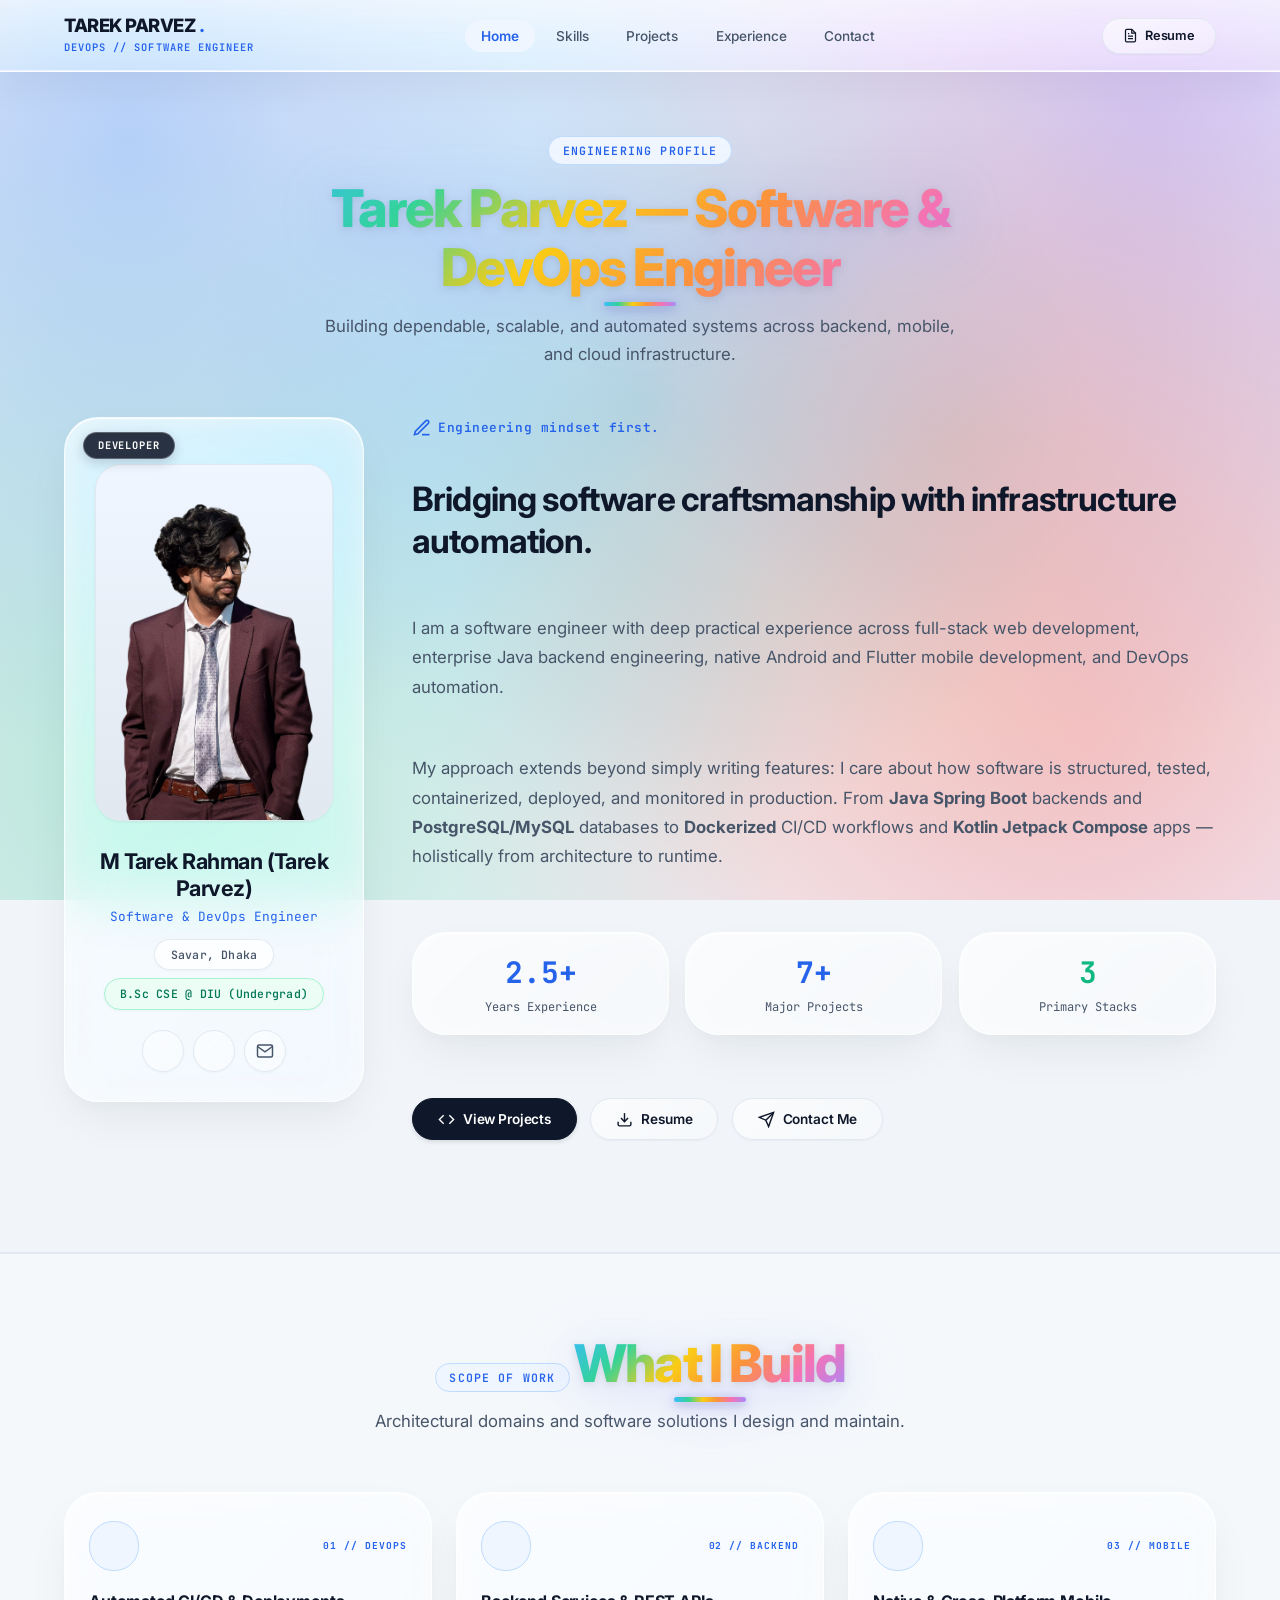
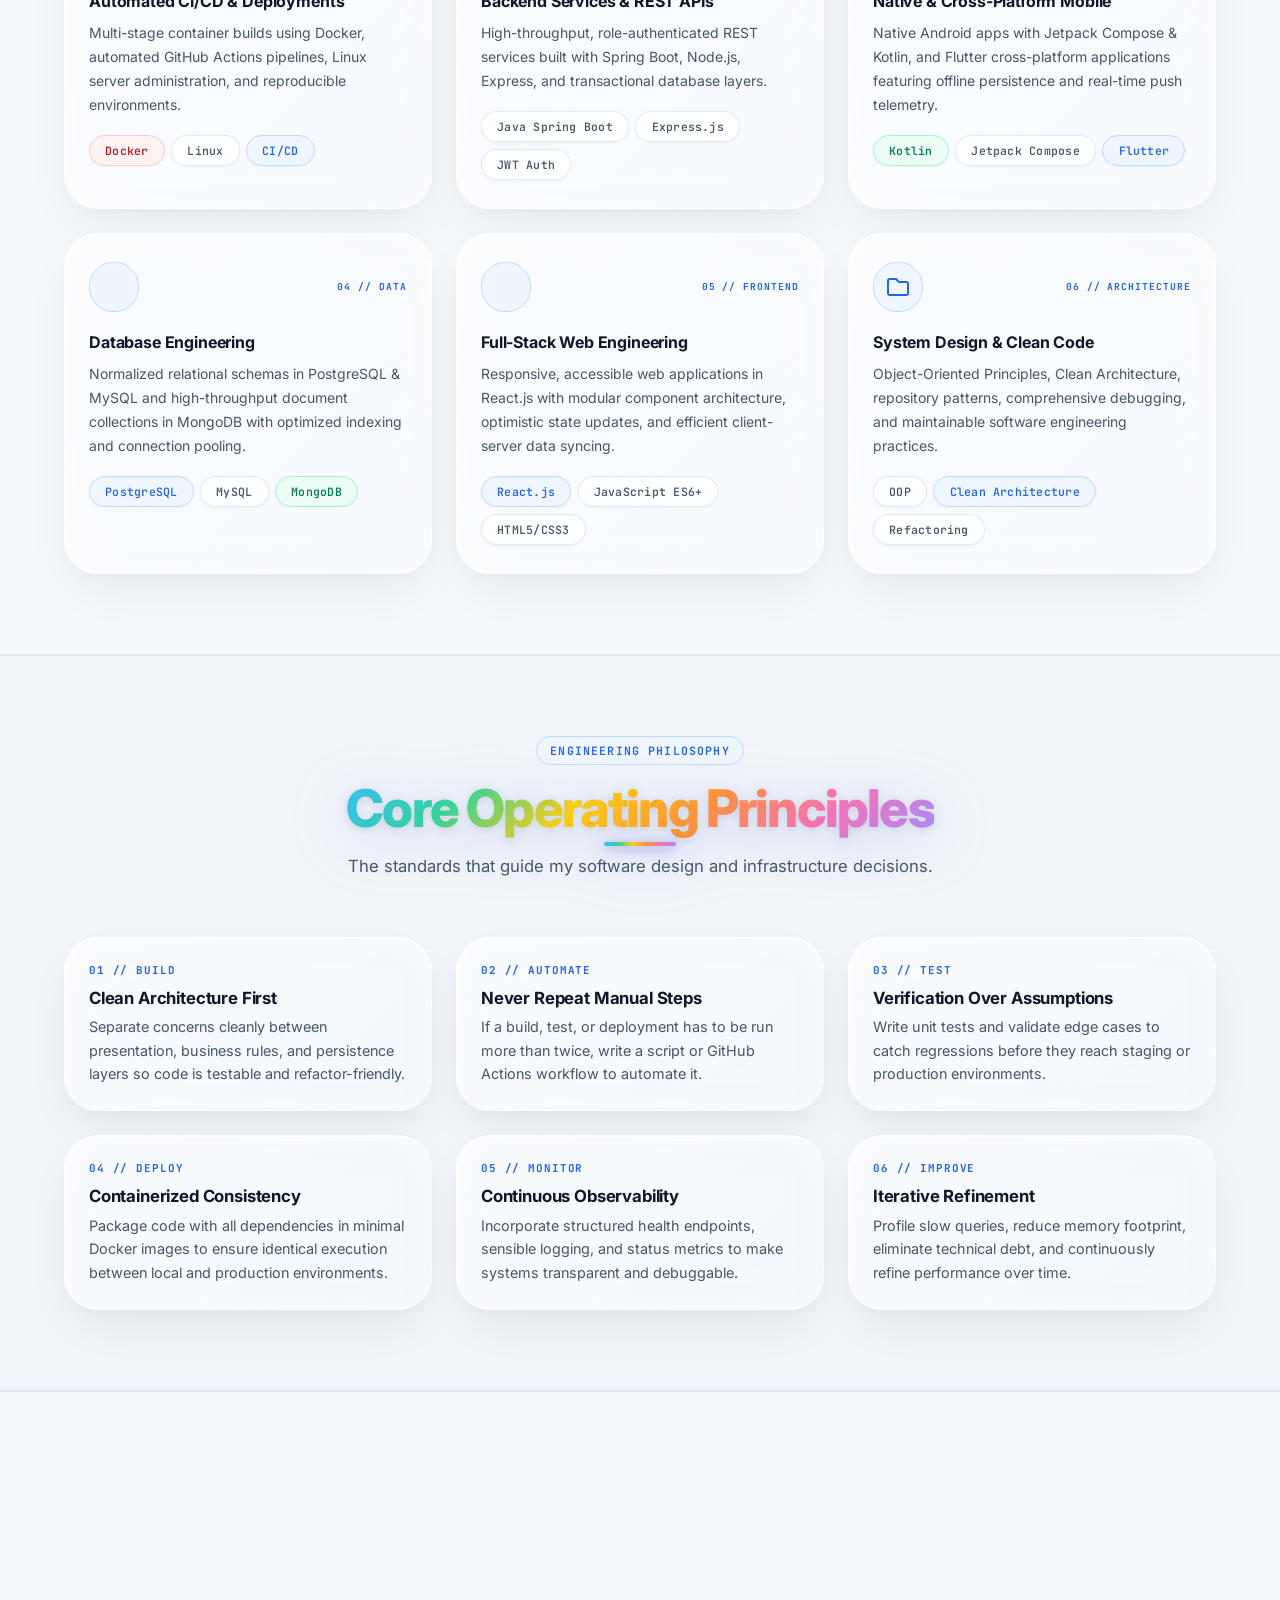
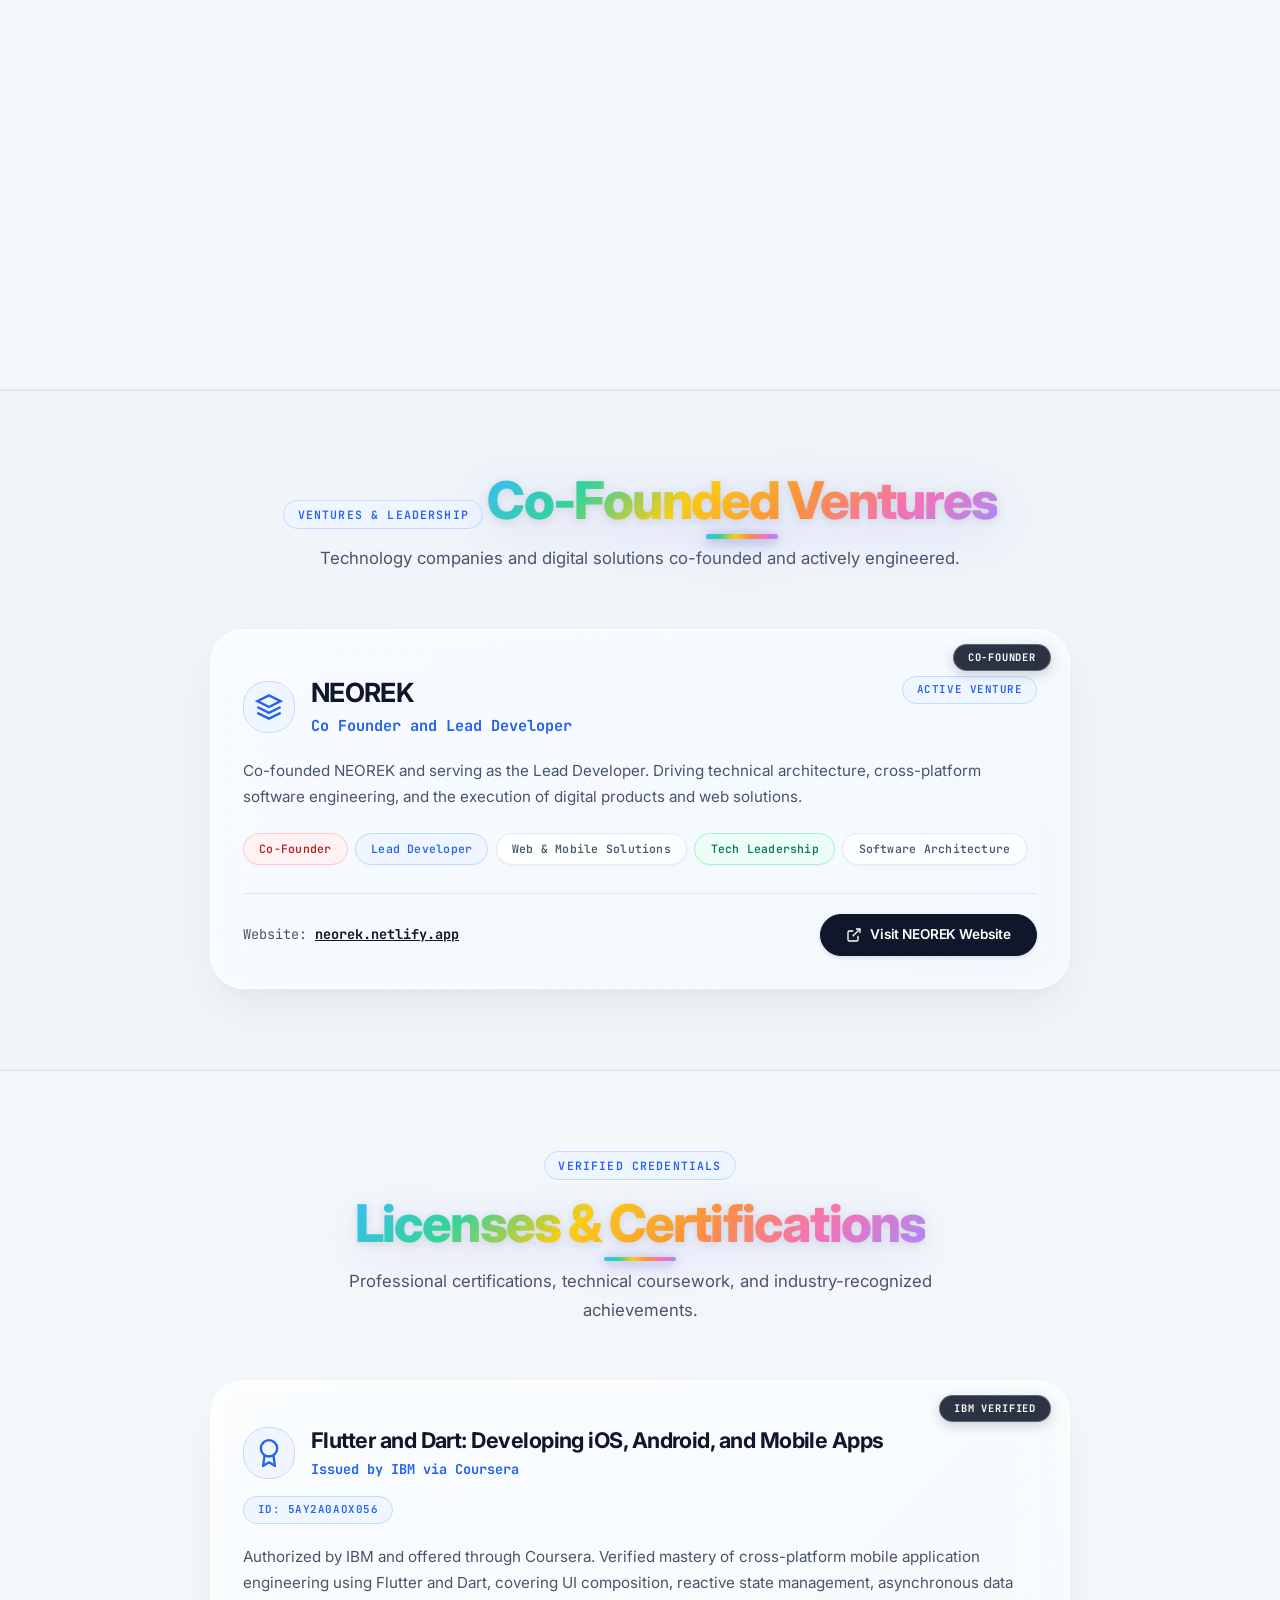
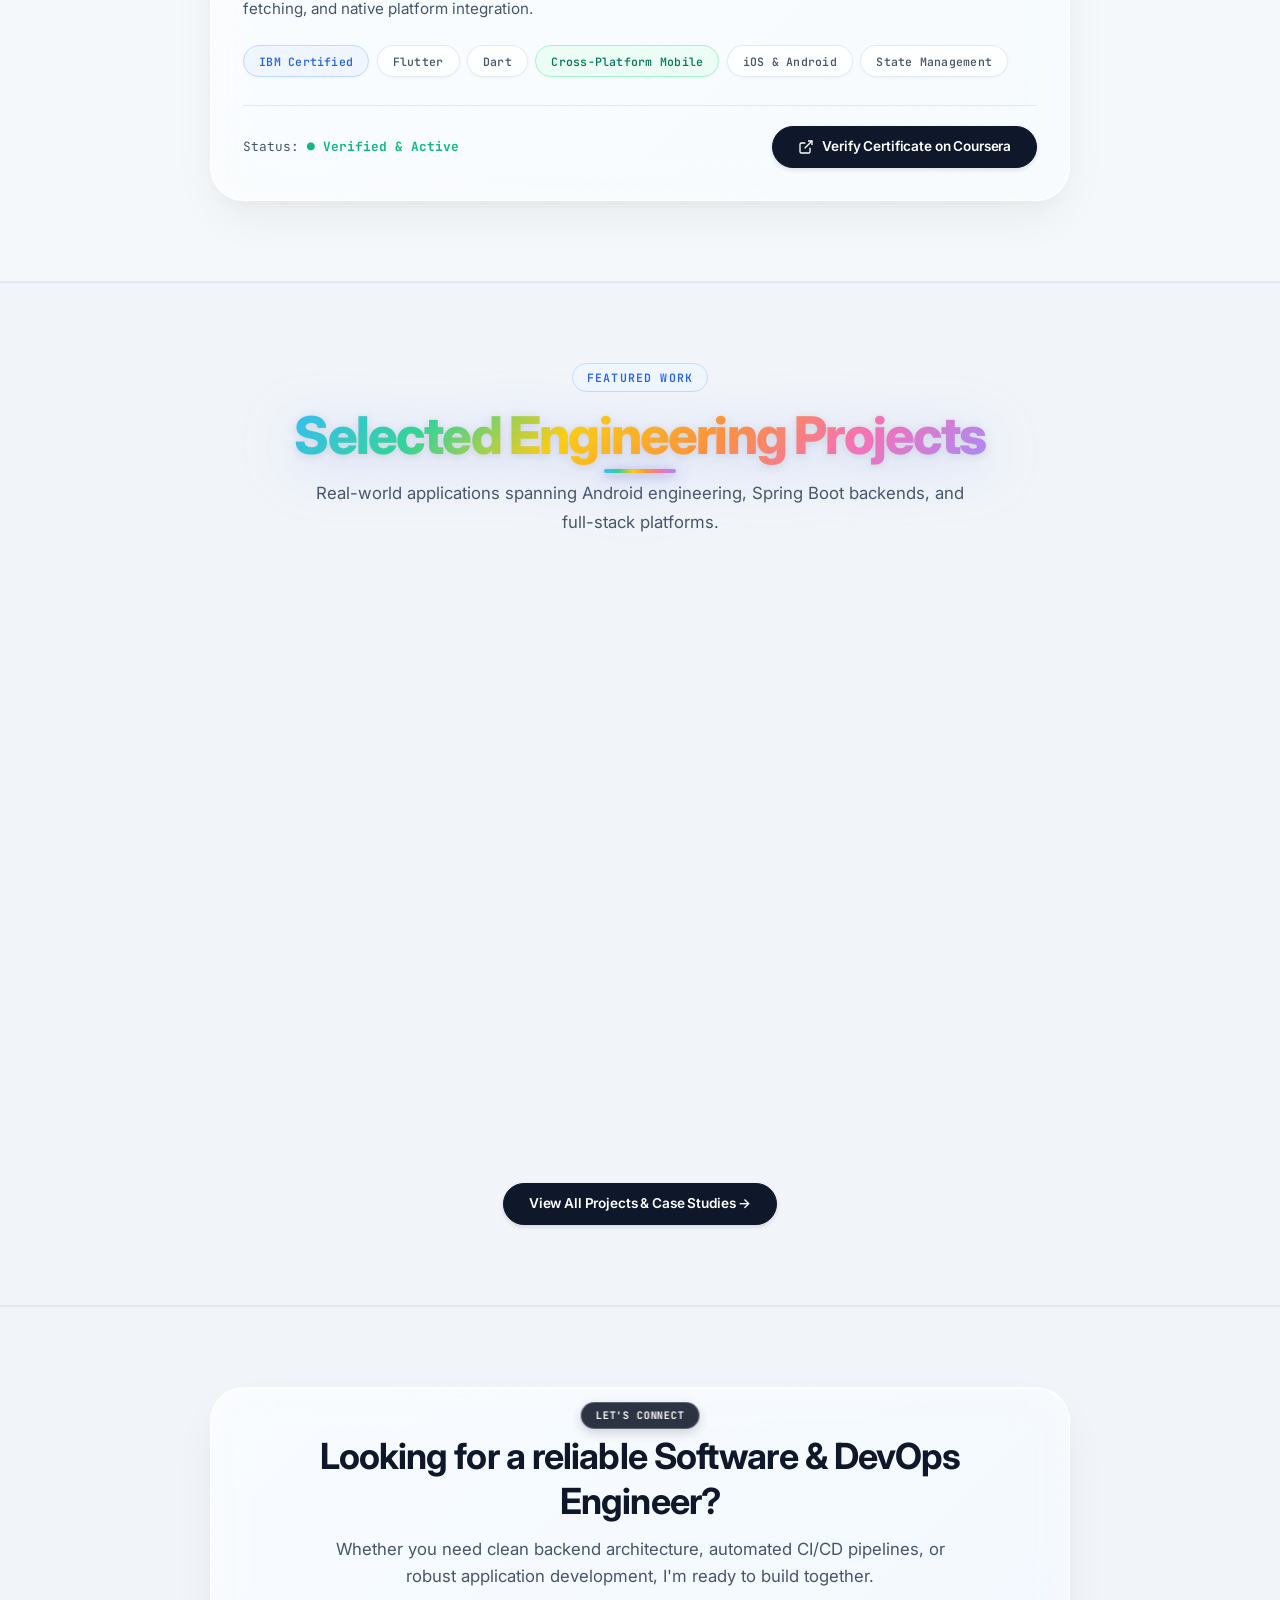
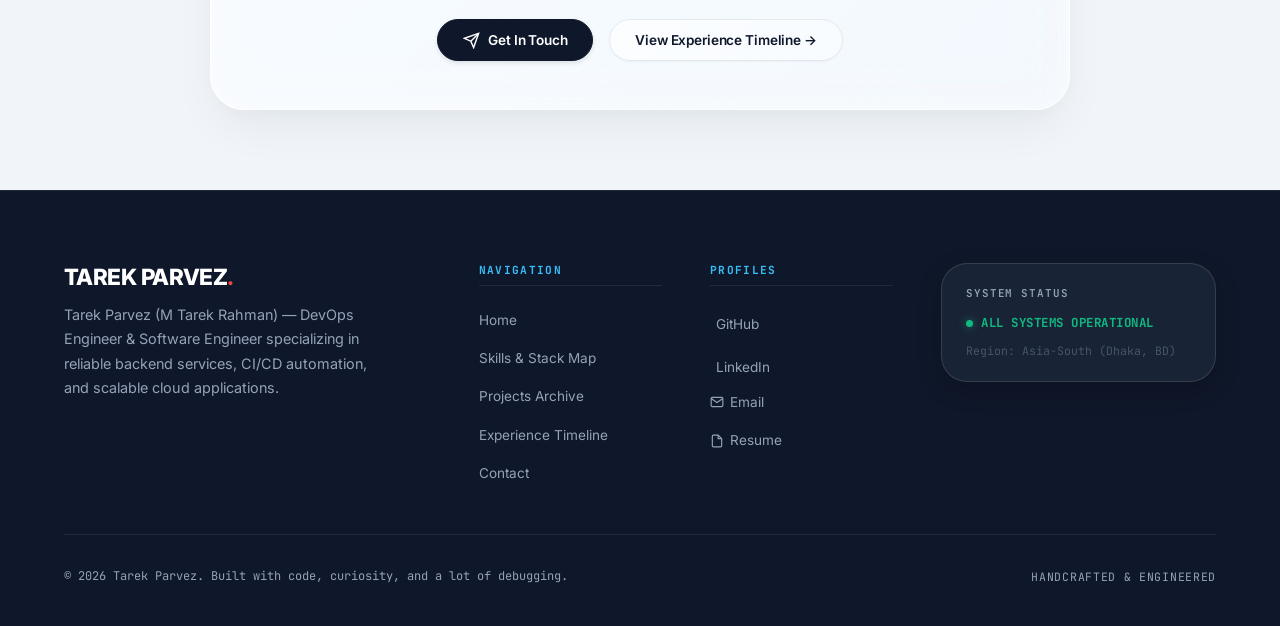
==== commit 8c45f4ae: "feat(ui): eliminate boxy shapes, apply ultra-curvy round corners to cards, buttons, badges, filter b" ====
--- a/about.html
+++ b/about.html
@@ -27,10 +27,10 @@
   <link rel="stylesheet" href="https://cdn.jsdelivr.net/gh/devicons/devicon@latest/devicon.min.css">
 
   <!-- CSS Design System -->
-  <link rel="stylesheet" href="css/sketch-theme.css?v=7.0">
-  <link rel="stylesheet" href="css/layout.css?v=7.0">
-  <link rel="stylesheet" href="css/pages.css?v=7.0">
-  <link rel="stylesheet" href="css/supplement.css?v=7.0">
+  <link rel="stylesheet" href="css/sketch-theme.css?v=8.0">
+  <link rel="stylesheet" href="css/layout.css?v=8.0">
+  <link rel="stylesheet" href="css/pages.css?v=8.0">
+  <link rel="stylesheet" href="css/supplement.css?v=8.0">
 </head>
 <body>
 
@@ -460,6 +460,6 @@
   </footer>
 
   <!-- Scripts -->
-  <script src="js/main.js?v=7.0"></script>
+  <script src="js/main.js?v=8.0"></script>
 </body>
 </html>
--- a/css/sketch-theme.css
+++ b/css/sketch-theme.css
@@ -82,19 +82,22 @@
   --shadow-blue:      var(--shadow-card);
   --shadow-sharp:     var(--shadow-sm);
 
-  /* --- Border Radius Scale (Modern, Sleek Rounded) --- */
-  --radius-sm:    6px;
-  --radius-md:    10px;
-  --radius-lg:    16px;
-  --radius-xl:    20px;
-  --radius-2xl:   28px;
+  /* --- Border Radius Scale (Modern Ultra-Curvy Apple VisionOS) --- */
+  --radius-xs:    12px;
+  --radius-sm:    18px;
+  --radius-md:    24px;
+  --radius-lg:    30px;
+  --radius-xl:    36px;
+  --radius-2xl:   44px;
+  --radius-3xl:   54px;
   --radius-full:  9999px;
+  --radius-pill:  9999px;
 
   /* Backward compatibility for wobbly vars */
   --radius-wobbly-sm:  var(--radius-sm);
   --radius-wobbly-md:  var(--radius-md);
   --radius-wobbly-lg:  var(--radius-lg);
-  --radius-wobbly-alt: var(--radius-lg);
+  --radius-wobbly-alt: var(--radius-xl);
 
   /* --- Spacing --- */
   --nav-height:       72px;
@@ -318,7 +321,7 @@
 }
 
 /* ==========================================================================
-   BUTTONS — Modern Executive Style
+   BUTTONS — Modern Curvy Capsule Style (Matches Reference Image)
    ========================================================================== */
 .btn {
   display: inline-flex;
@@ -328,9 +331,9 @@
   font-family: var(--font-body);
   font-weight: 600;
   font-size: 0.85rem;
-  padding: 0.65rem 1.25rem;
+  padding: 0.65rem 1.55rem;
   border: 1px solid var(--border);
-  border-radius: var(--radius-md);
+  border-radius: var(--radius-full) !important;
   box-shadow: var(--shadow-xs);
   cursor: pointer;
   transition: all var(--duration-fast) var(--ease-smooth);
@@ -388,10 +391,10 @@
 
 /* Small variant */
 .btn-sm {
-  padding: 0.4rem 0.85rem;
+  padding: 0.45rem 1.15rem;
   font-size: 0.78rem;
-  min-height: 34px;
-  border-radius: var(--radius-sm);
+  min-height: 36px;
+  border-radius: var(--radius-full) !important;
 }
 
 /* Blue variant */
@@ -399,6 +402,7 @@
   background: var(--accent-blue);
   color: #ffffff;
   border-color: var(--accent-blue);
+  border-radius: var(--radius-full) !important;
 }
 
 .btn-blue:hover {
@@ -408,22 +412,25 @@
 }
 
 /* ==========================================================================
-   TECHNICAL BADGES & TAGS
+   TECHNICAL BADGES & TAGS — Ultra-Curvy Modern Capsules
    ========================================================================== */
 .tech-tag {
   display: inline-flex;
   align-items: center;
-  gap: 0.3rem;
+  gap: 0.35rem;
   font-family: var(--font-mono);
   font-size: 0.72rem;
-  font-weight: 500;
-  padding: 0.25rem 0.65rem;
-  background: var(--muted);
-  border: 1px solid var(--border);
-  border-radius: var(--radius-sm);
+  font-weight: 550;
+  padding: 0.32rem 0.95rem;
+  background: rgba(255, 255, 255, 0.75);
+  backdrop-filter: blur(12px);
+  -webkit-backdrop-filter: blur(12px);
+  border: 1px solid rgba(226, 232, 240, 0.9);
+  border-radius: var(--radius-full) !important;
   color: var(--text-muted);
   white-space: nowrap;
   letter-spacing: 0.02em;
+  box-shadow: 0 1px 3px rgba(15, 23, 42, 0.04);
   transition: all var(--duration-fast) ease;
 }
 
@@ -721,3 +728,121 @@
   transition: width 0.1s ease-out;
   pointer-events: none;
 }
+
+/* ==========================================================================
+   MODERN CURVY ROUND DESIGN SYSTEM (Zero Boxiness Guarantee)
+   Apple-grade generous continuous radii for all cards, buttons, badges & inputs
+   ========================================================================== */
+
+/* 1. All Cards & Content Panels -> Generous Curvy Squircle */
+.sketch-card,
+.timeline-card,
+.about-photo-card,
+.project-card,
+.stat-card,
+.stat,
+.principle-card,
+.focus-card,
+.skill-category-card,
+.contact-form-card,
+.sketch-form-card,
+.study-sidebar-card,
+.case-study-hero,
+.resume-paper,
+.architecture-board,
+.cta-panel,
+.admin-card,
+.admin-login-card,
+.modal-card {
+  border-radius: 34px !important;
+}
+
+/* 2. All Buttons & Interactive Triggers -> Modern Pill / Capsule */
+.btn,
+.btn-primary,
+.btn-secondary,
+.btn-outline,
+.btn-resume,
+.btn-sm,
+.btn-blue,
+.filter-btn,
+.graph-action-btn,
+.action-btn,
+.btn-action,
+.nav-toggle,
+.social-btn,
+.copy-btn,
+.timeline-btn {
+  border-radius: 9999px !important;
+}
+
+/* 3. All Tags, Badges, Chips & Meta Labels -> Smooth Pill */
+.tech-tag,
+.badge,
+.tag-pill,
+.status-badge,
+.category-pill,
+.hero-role-badge,
+.project-category-badge,
+.timeline-period,
+.graph-tag,
+.tool-tag,
+.section-label,
+.paper-tape {
+  border-radius: 9999px !important;
+}
+
+/* 4. Filter Bars & Capsule Shells */
+.projects-filter-bar,
+.filter-bar,
+.graph-filter-pills,
+.view-mode-bar {
+  border-radius: 9999px !important;
+}
+
+/* 5. Inputs & Textareas -> Modern Rounded Wells */
+.form-input,
+select,
+input[type="text"],
+input[type="email"],
+input[type="password"],
+input[type="search"] {
+  border-radius: 20px !important;
+}
+
+.form-textarea,
+textarea {
+  border-radius: 24px !important;
+}
+
+/* 6. Footer Status Box & System Modules */
+.footer-status-box {
+  border-radius: 26px !important;
+}
+
+/* 7. Inner Media & Img Wrappers */
+.about-photo-card img,
+.case-study-img,
+.hero-avatar-wrapper {
+  border-radius: 26px !important;
+}
+
+.project-img-wrapper {
+  border-radius: 34px 34px 0 0 !important;
+}
+
+/* Responsive adjustment for small screens */
+@media (max-width: 768px) {
+  .sketch-card,
+  .timeline-card,
+  .about-photo-card,
+  .project-card,
+  .contact-form-card {
+    border-radius: 24px !important;
+  }
+  
+  .projects-filter-bar,
+  .filter-bar {
+    border-radius: 24px !important;
+  }
+}
--- a/css/layout.css
+++ b/css/layout.css
@@ -111,8 +111,8 @@
   font-size: 0.85rem;
   font-weight: 500;
   color: var(--text-muted);
-  padding: 0.5rem 0.85rem;
-  border-radius: var(--radius-md);
+  padding: 0.5rem 1rem;
+  border-radius: var(--radius-full);
   position: relative;
   text-decoration: none;
   letter-spacing: -0.01em;
@@ -145,11 +145,11 @@
   background: var(--foreground);
   color: var(--text);
   border: 1px solid var(--border);
-  border-radius: var(--radius-md);
+  border-radius: var(--radius-full);
   box-shadow: var(--shadow-xs);
   font-size: 0.8rem;
   font-weight: 600;
-  padding: 0.45rem 0.95rem;
+  padding: 0.45rem 1.25rem;
   min-height: 36px;
   display: inline-flex;
   align-items: center;
@@ -335,10 +335,13 @@
 
 /* System status box */
 .footer-status-box {
-  background: rgba(30, 41, 59, 0.6);
-  border-radius: var(--radius-lg);
-  padding: 1.25rem;
-  border: 1px solid rgba(255, 255, 255, 0.08);
+  background: rgba(30, 41, 59, 0.75);
+  backdrop-filter: blur(20px);
+  -webkit-backdrop-filter: blur(20px);
+  border-radius: 26px;
+  padding: 1.35rem 1.5rem;
+  border: 1px solid rgba(255, 255, 255, 0.12);
+  box-shadow: 0 8px 24px rgba(0, 0, 0, 0.2);
 }
 
 .footer-status-title {
--- a/css/pages.css
+++ b/css/pages.css
@@ -194,11 +194,11 @@
   gap: 0.65rem;
 }
 
-/* Neumorphic floating social icon housing */
+/* Floating circular social icon housing */
 .social-btn {
   width: 42px;
   height: 42px;
-  border-radius: var(--radius-md);
+  border-radius: var(--radius-full);
   background: var(--foreground);
   border: 1px solid var(--border);
   box-shadow: var(--shadow-xs);
@@ -825,9 +825,9 @@
   letter-spacing: 0.08em;
   background: var(--dark-surface);
   color: var(--accent);
-  padding: 0.25rem 0.7rem;
-  border-radius: var(--radius-sm);
-  box-shadow: 2px 2px 8px rgba(0,0,0,0.4);
+  padding: 0.3rem 0.85rem;
+  border-radius: var(--radius-full);
+  box-shadow: 0 2px 8px rgba(0,0,0,0.25);
   z-index: 2;
 }
 
@@ -1390,10 +1390,10 @@
 
 .timeline-date {
   display: inline-block;
-  padding: 0.2rem 0.7rem;
+  padding: 0.25rem 0.85rem;
   background: var(--accent-blue-light);
   color: var(--accent-blue);
-  border-radius: var(--radius-sm);
+  border-radius: var(--radius-full);
   font-family: var(--font-mono);
   font-size: 0.65rem;
   font-weight: 700;
@@ -1659,30 +1659,29 @@
   flex-wrap: wrap;
   gap: 0.6rem;
   margin-bottom: 2rem;
-  padding: 1.25rem;
-  background: var(--background);
-  border-radius: var(--radius-lg);
-  box-shadow: var(--shadow-recessed);
+  padding: 0.75rem 1rem;
+  background: rgba(255, 255, 255, 0.45);
+  backdrop-filter: blur(20px);
+  -webkit-backdrop-filter: blur(20px);
+  border: 1px solid rgba(255, 255, 255, 0.7);
+  border-radius: var(--radius-full);
+  box-shadow: 0 10px 30px rgba(15, 23, 42, 0.04);
 }
 
 .filter-btn {
-  font-family: var(--font-mono);
-  font-size: 0.7rem;
+  font-family: var(--font-body);
+  font-size: 0.78rem;
   font-weight: 700;
   text-transform: uppercase;
-  letter-spacing: 0.07em;
-  padding: 0.45rem 1rem;
-  border-radius: var(--radius-md);
-  background: var(--background);
-  border: none;
+  letter-spacing: 0.04em;
+  padding: 0.55rem 1.35rem;
+  border-radius: var(--radius-full);
+  background: transparent;
+  border: 1.5px solid transparent;
   color: var(--text-muted);
   cursor: pointer;
-  box-shadow: var(--shadow-sm);
-  transition:
-    box-shadow var(--duration-fast),
-    color var(--duration-fast),
-    transform var(--duration-fast);
-  min-height: 36px;
+  transition: all 0.25s cubic-bezier(0.16, 1, 0.3, 1);
+  min-height: 38px;
 }
 
 .filter-btn:hover {
--- a/css/supplement.css
+++ b/css/supplement.css
@@ -293,8 +293,8 @@
   color: var(--accent-blue);
   background: var(--accent-blue-light);
   border: 1px solid var(--accent-blue-border);
-  padding: 0.2rem 0.65rem;
-  border-radius: var(--radius-sm);
+  padding: 0.25rem 0.85rem;
+  border-radius: var(--radius-full);
 }
 
 .timeline-commit-hash {
@@ -456,15 +456,15 @@
 .graph-action-btn {
   display: inline-flex;
   align-items: center;
-  gap: 0.35rem;
+  gap: 0.4rem;
   font-family: var(--font-mono);
   font-size: 0.72rem;
   font-weight: 600;
   color: var(--text);
-  background: rgba(255, 255, 255, 0.8);
+  background: rgba(255, 255, 255, 0.85);
   border: 1px solid rgba(226, 232, 240, 0.9);
-  border-radius: var(--radius-md);
-  padding: 0.38rem 0.75rem;
+  border-radius: var(--radius-full);
+  padding: 0.4rem 1rem;
   cursor: pointer;
   transition: all 0.2s ease;
 }
@@ -579,8 +579,8 @@
   font-size: 0.65rem;
   background: var(--muted);
   border: 1px solid var(--border);
-  border-radius: var(--radius-sm);
-  padding: 0.15rem 0.4rem;
+  border-radius: var(--radius-full);
+  padding: 0.2rem 0.6rem;
   color: var(--text);
 }
 
@@ -653,42 +653,54 @@
 }
 
 /* ==========================================================================
-   PROJECTS FILTER BAR
+   PROJECTS FILTER BAR — Ultra-Curvy Liquid Glass Capsule (Matches Reference Image)
    ========================================================================== */
 .projects-filter-bar {
   display: flex;
   flex-wrap: wrap;
-  gap: 0.6rem;
-  margin-bottom: 2.25rem;
-  padding: 0.85rem;
-  background: var(--foreground);
-  border: 1px solid var(--border);
-  border-radius: var(--radius-lg);
-  box-shadow: var(--shadow-sm);
+  align-items: center;
+  gap: 0.65rem;
+  margin-bottom: 2.75rem;
+  padding: 0.65rem 0.85rem;
+  background: rgba(255, 255, 255, 0.42);
+  backdrop-filter: blur(24px);
+  -webkit-backdrop-filter: blur(24px);
+  border: 1px solid rgba(255, 255, 255, 0.7);
+  border-radius: var(--radius-full);
+  box-shadow: 
+    0 10px 30px rgba(15, 23, 42, 0.04),
+    inset 0 1px 1px rgba(255, 255, 255, 0.85);
 }
 
 .filter-btn {
+  display: inline-flex;
+  align-items: center;
+  justify-content: center;
   font-family: var(--font-body);
-  font-size: 0.825rem;
-  font-weight: 600;
-  padding: 0.5rem 1rem;
+  font-size: 0.78rem;
+  font-weight: 700;
+  letter-spacing: 0.04em;
+  text-transform: uppercase;
+  padding: 0.55rem 1.35rem;
   background: transparent;
-  border: 1px solid transparent;
-  border-radius: var(--radius-md);
-  color: var(--text-muted);
+  border: 1.5px solid transparent;
+  border-radius: var(--radius-full);
+  color: #64748b;
   cursor: pointer;
-  transition: all var(--duration-fast) ease;
+  transition: all 0.25s cubic-bezier(0.16, 1, 0.3, 1);
+  white-space: nowrap;
 }
 
 .filter-btn:hover {
-  color: var(--text);
-  background: var(--muted);
+  color: #0f172a;
+  background: rgba(255, 255, 255, 0.55);
 }
 
 .filter-btn.active {
-  background: var(--accent-blue-light);
-  border-color: var(--accent-blue-border);
-  color: var(--accent-blue);
+  background: rgba(255, 255, 255, 0.95);
+  border-color: #3b82f6;
+  color: #2563eb;
+  box-shadow: 0 4px 14px rgba(37, 99, 235, 0.16);
 }
 
 /* Project highlights bullet list */
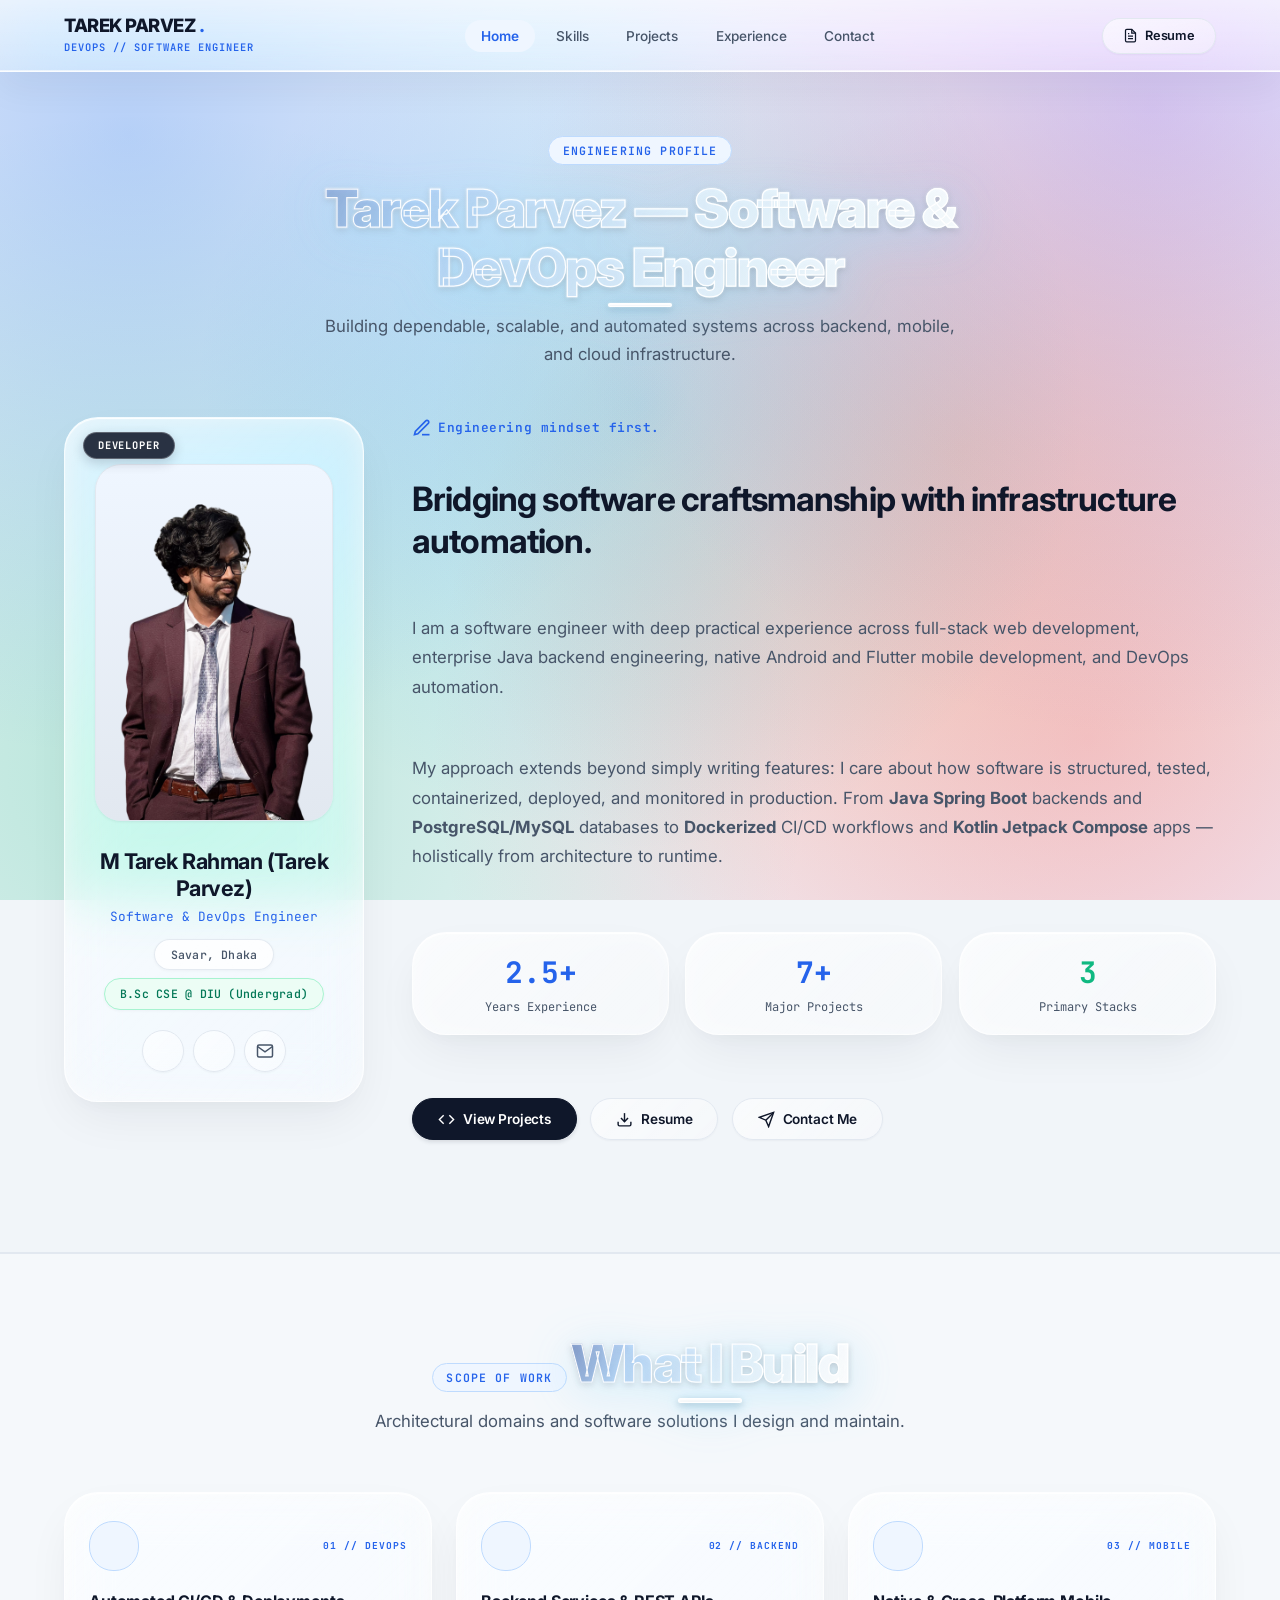
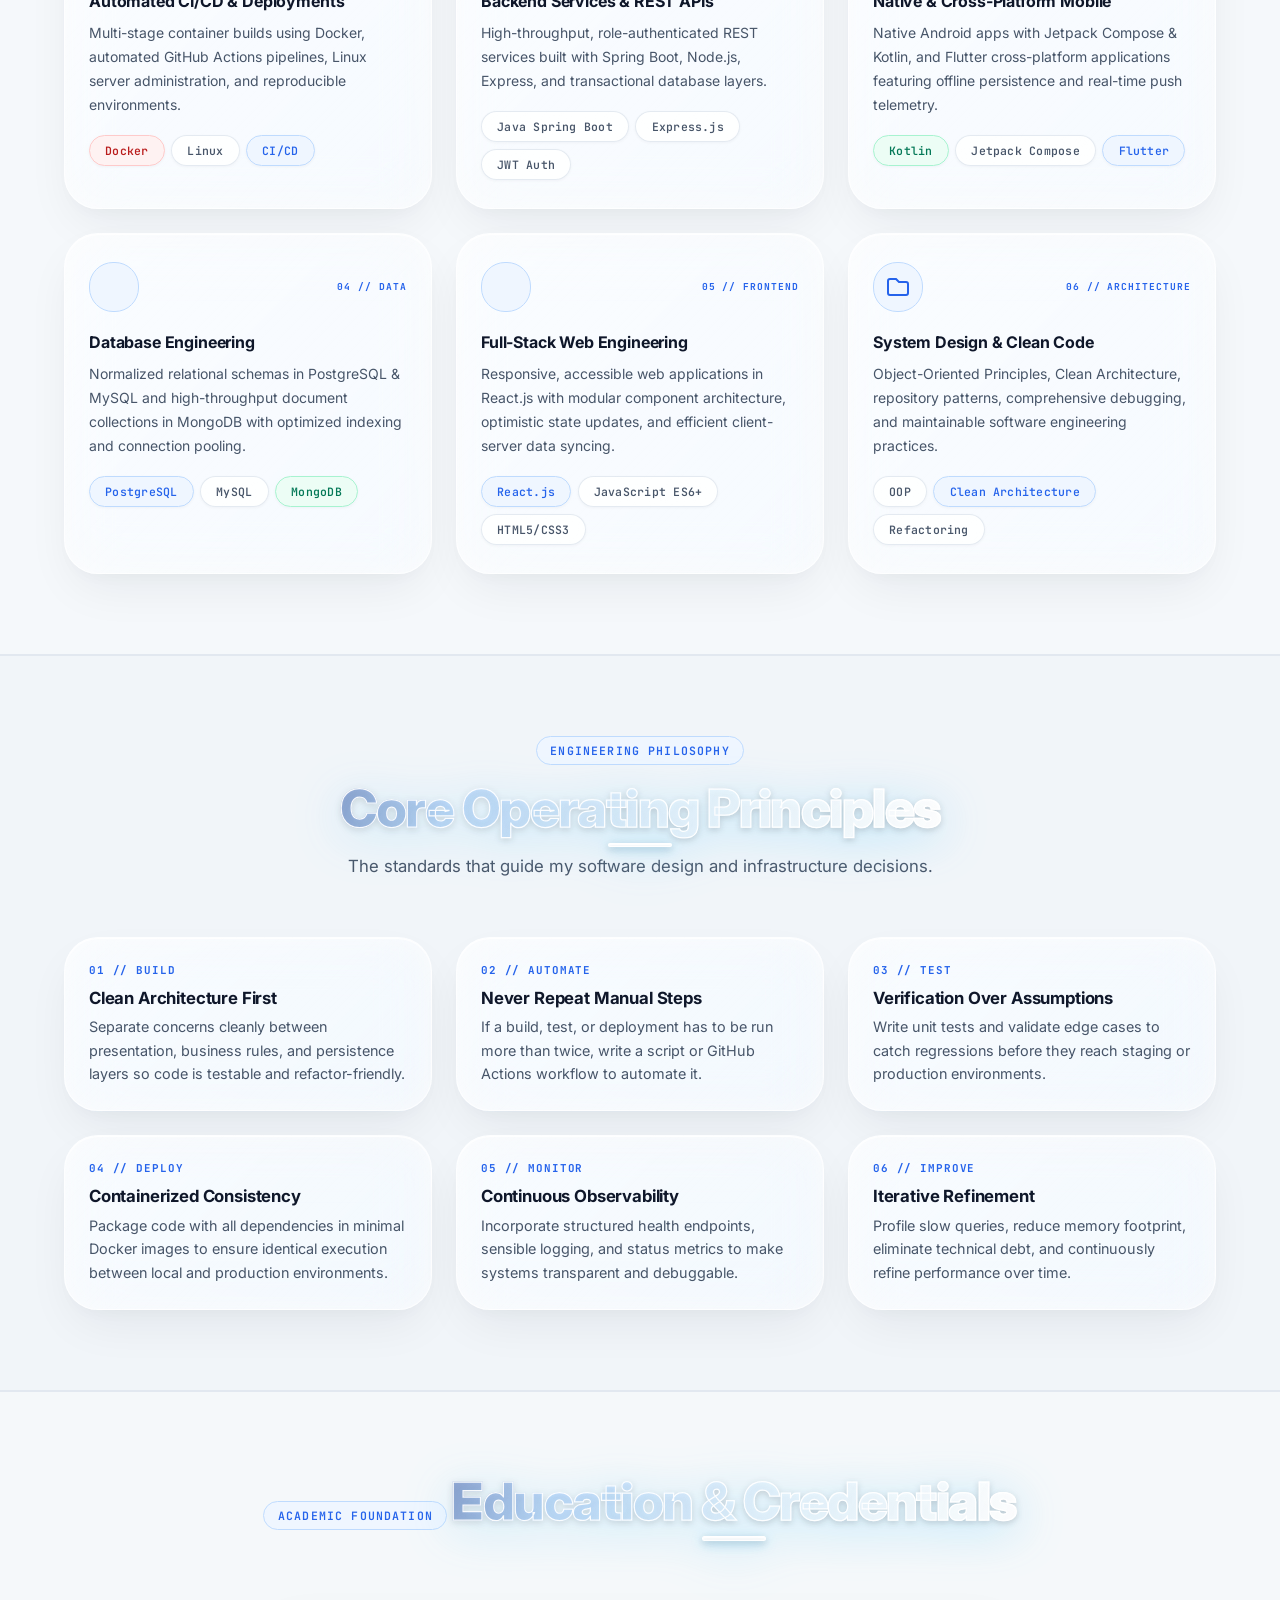
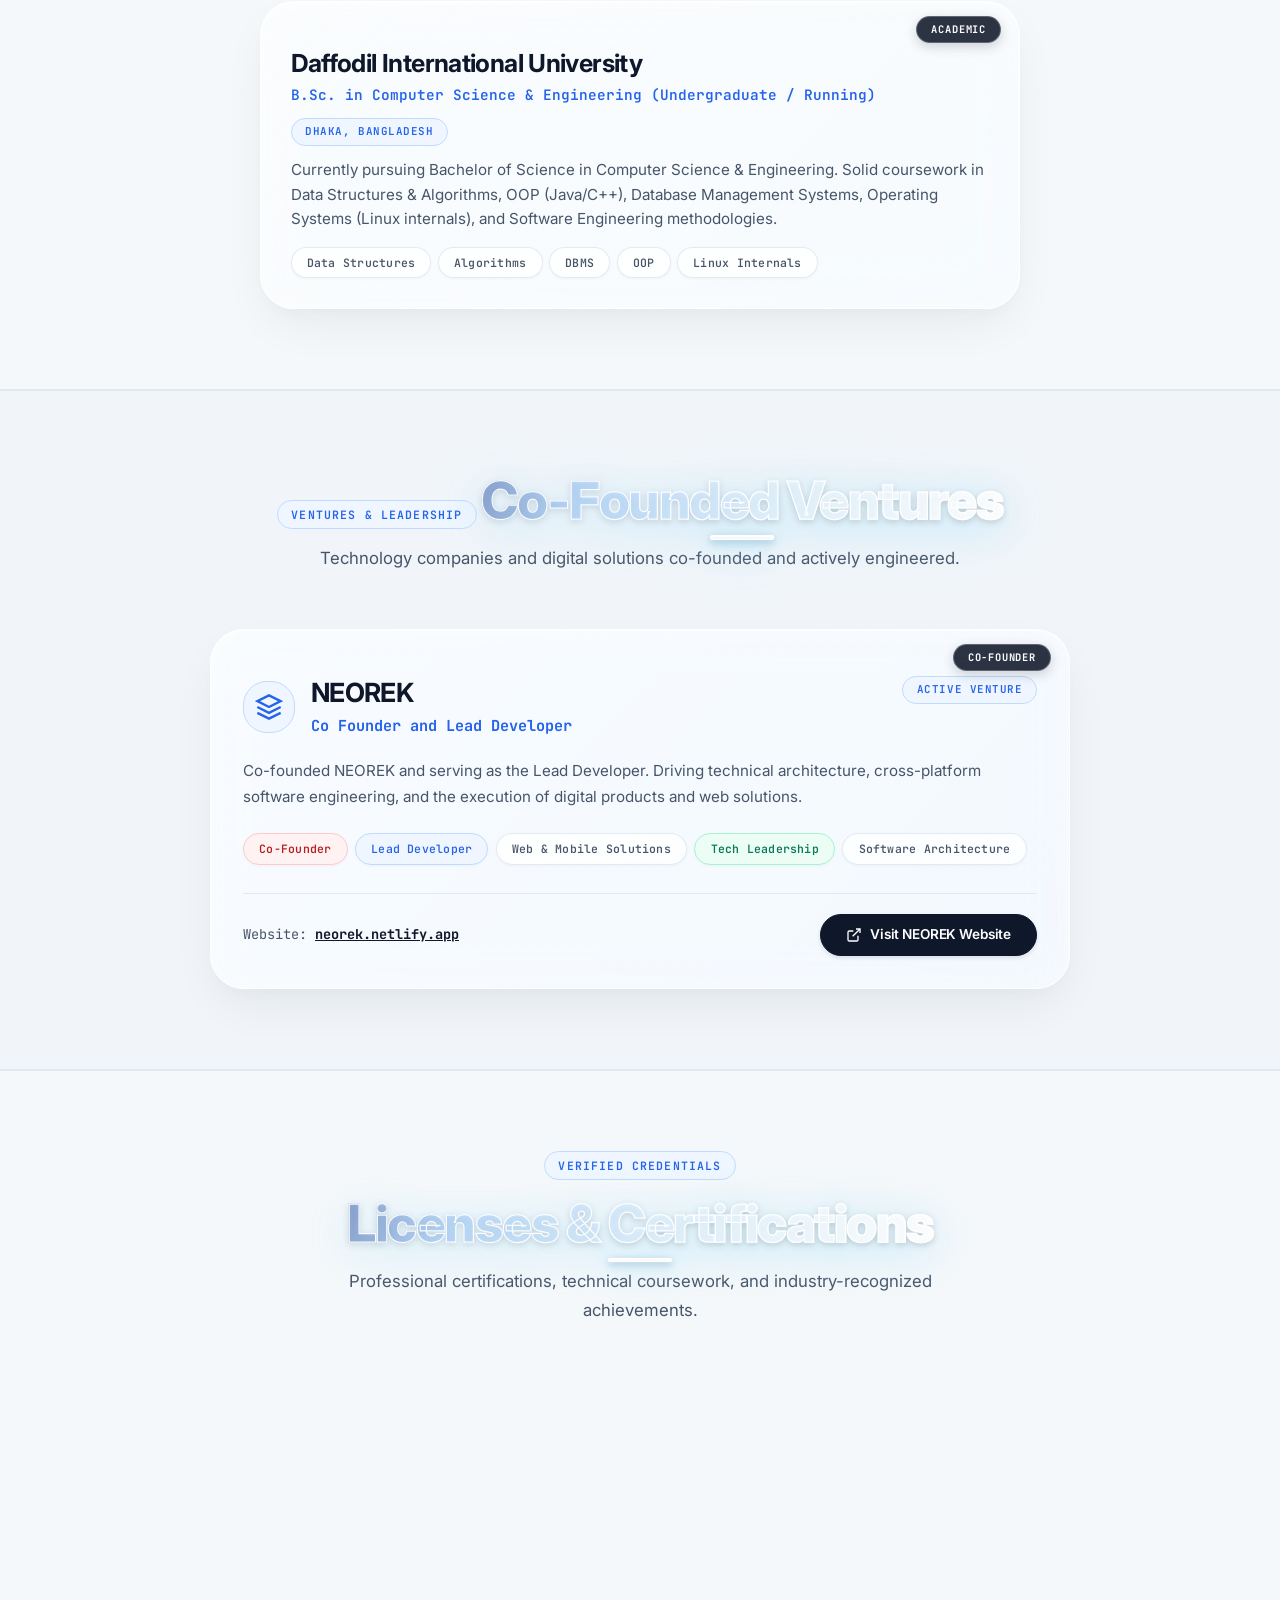
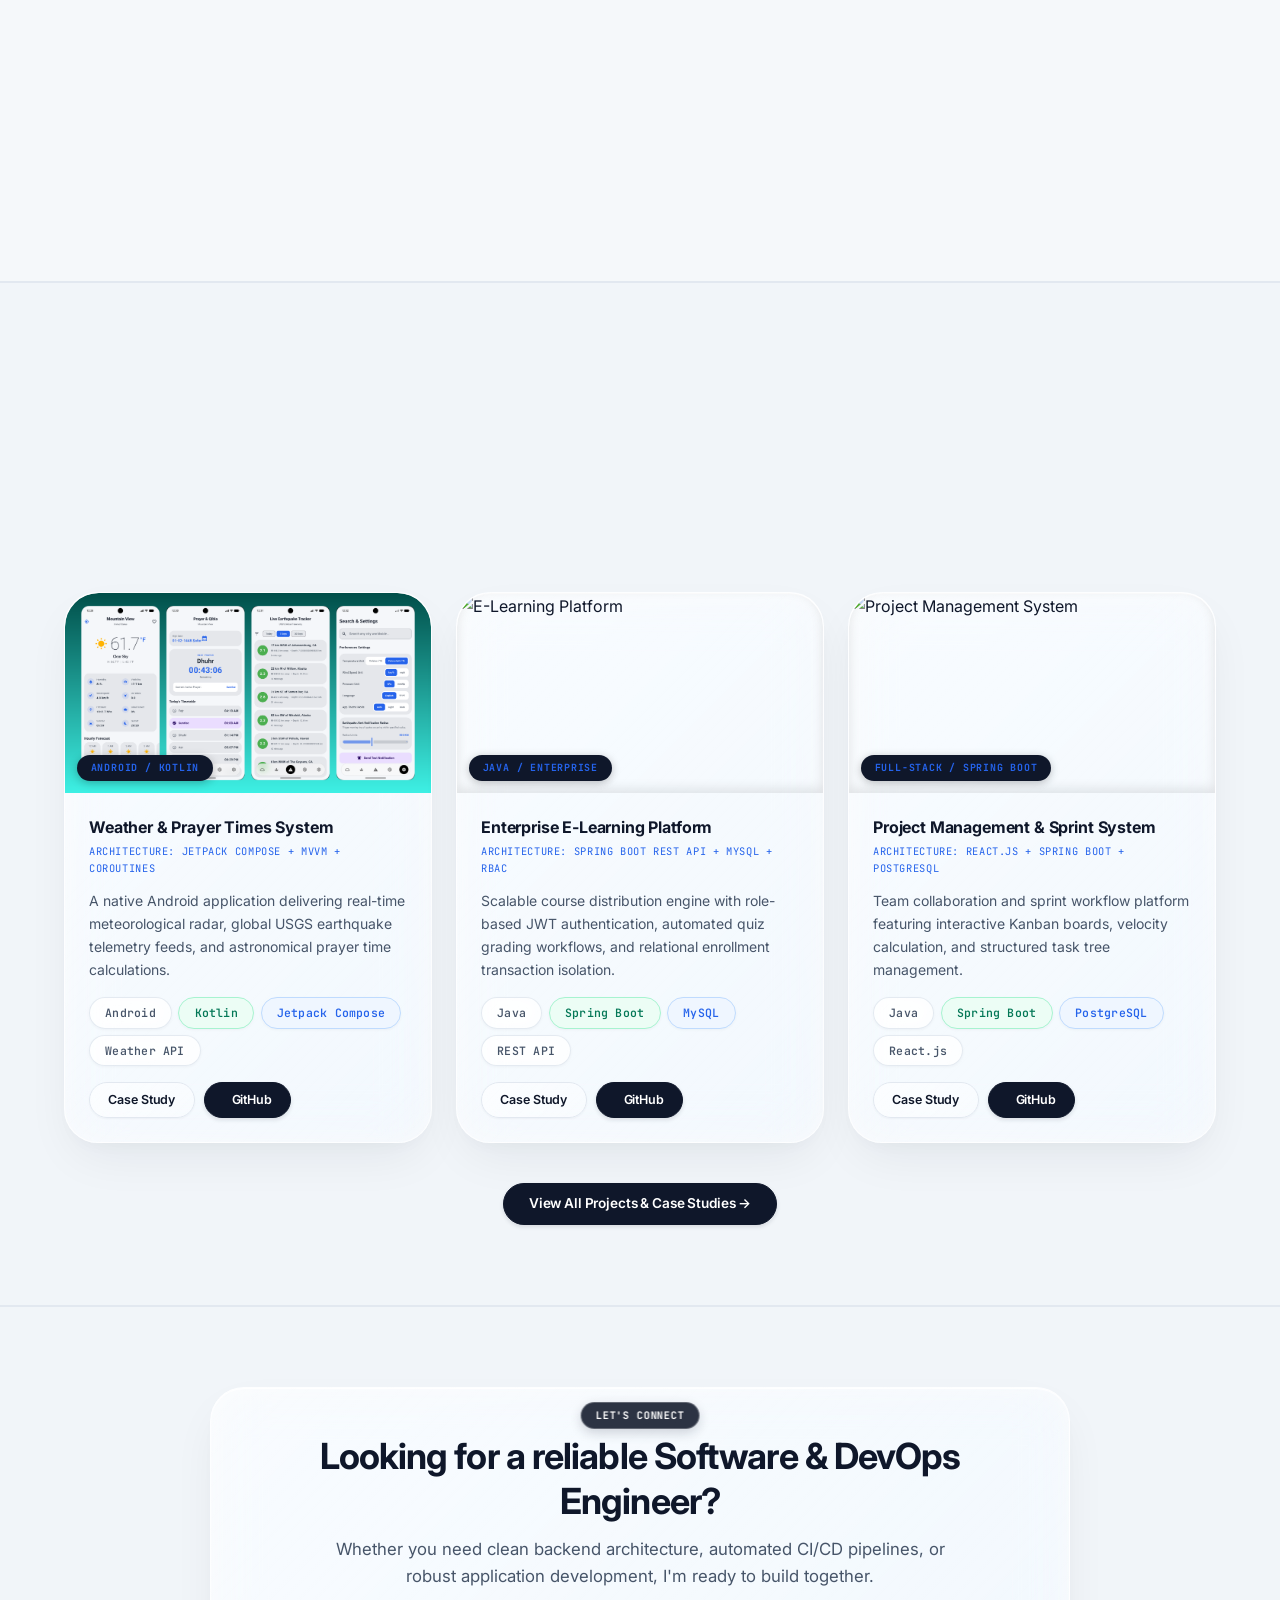
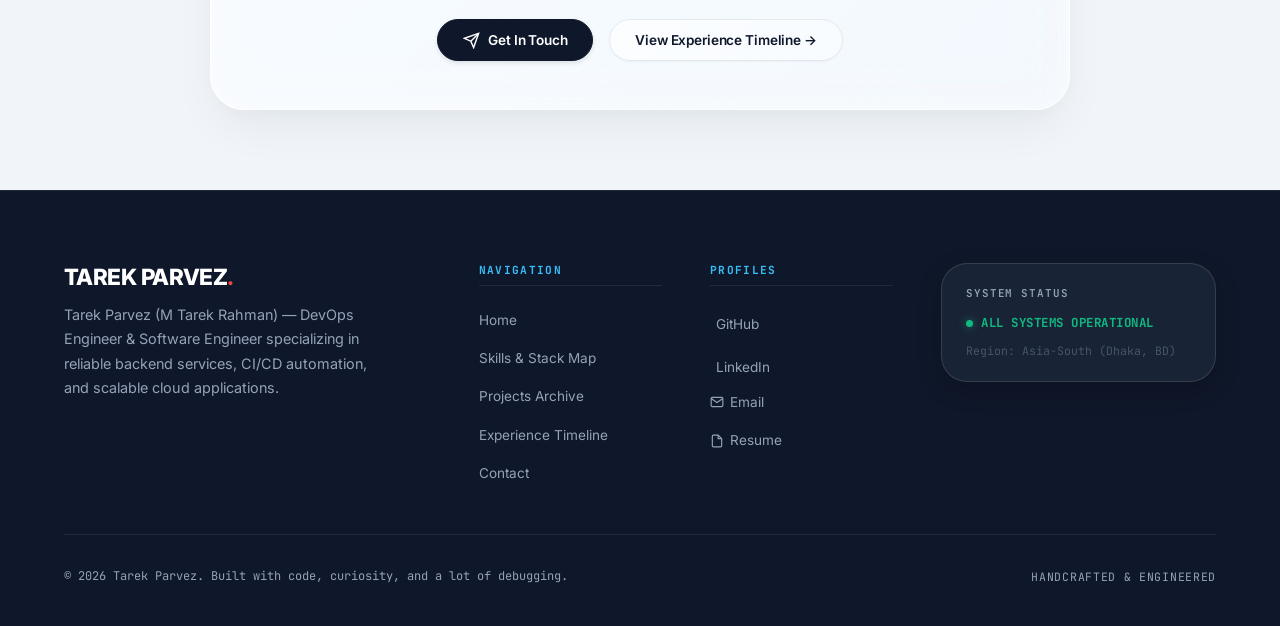
==== commit 0e296c04: "feat(ui): implement Apple iOS 18 9:41 liquid frosted glass typography with specular edge rim, disabl" ====
--- a/about.html
+++ b/about.html
@@ -27,10 +27,10 @@
   <link rel="stylesheet" href="https://cdn.jsdelivr.net/gh/devicons/devicon@latest/devicon.min.css">
 
   <!-- CSS Design System -->
-  <link rel="stylesheet" href="css/sketch-theme.css?v=8.0">
-  <link rel="stylesheet" href="css/layout.css?v=8.0">
-  <link rel="stylesheet" href="css/pages.css?v=8.0">
-  <link rel="stylesheet" href="css/supplement.css?v=8.0">
+  <link rel="stylesheet" href="css/sketch-theme.css?v=9.0">
+  <link rel="stylesheet" href="css/layout.css?v=9.0">
+  <link rel="stylesheet" href="css/pages.css?v=9.0">
+  <link rel="stylesheet" href="css/supplement.css?v=9.0">
 </head>
 <body>
 
@@ -460,6 +460,6 @@
   </footer>
 
   <!-- Scripts -->
-  <script src="js/main.js?v=8.0"></script>
+  <script src="js/main.js?v=9.0"></script>
 </body>
 </html>
--- a/css/sketch-theme.css
+++ b/css/sketch-theme.css
@@ -516,52 +516,89 @@
   margin-bottom: 0.85rem;
 }
 
-.section-title {
-  font-family: var(--font-heading);
+.section-title,
+.section-title h2,
+h1.section-title,
+h2.section-title {
+  font-family: -apple-system, BlinkMacSystemFont, "SF Pro Rounded", "SF Pro Display", "Plus Jakarta Sans", var(--font-heading);
   font-size: clamp(2.2rem, 4.2vw, 3.25rem);
-  font-weight: 800;
+  font-weight: 850;
   margin-bottom: 0.85rem;
-  letter-spacing: -0.035em;
+  letter-spacing: -0.03em;
   line-height: 1.15;
   position: relative;
   display: inline-block;
-  /* Apple Signature Chromatic Glass Rainbow */
+  
+  /* Apple iOS 18 "9:41" Translucent Liquid Glass Material */
   background: linear-gradient(
-    135deg,
-    #38bdf8 0%,    /* Sky Blue */
-    #34d399 20%,   /* Mint Emerald */
-    #facc15 40%,   /* Sunny Yellow */
-    #fb923c 60%,   /* Peach Orange */
-    #f472b6 80%,   /* Bubblegum Pink */
-    #a78bfa 100%   /* Lavender Violet */
-  );
-  -webkit-background-clip: text;
-  -webkit-text-fill-color: transparent;
-  background-clip: text;
-  /* 3D Specular depth & luminous ambient glow */
+    115deg,
+    rgba(255, 255, 255, 0.95) 0%,
+    rgba(224, 242, 254, 0.82) 18%,
+    rgba(147, 197, 253, 0.50) 32%,
+    rgba(30, 58, 138, 0.68) 46%,
+    rgba(255, 255, 255, 0.98) 50%,    /* Caustic light sweep beam */
+    rgba(30, 58, 138, 0.68) 54%,
+    rgba(147, 197, 253, 0.50) 68%,
+    rgba(224, 242, 254, 0.82) 82%,
+    rgba(255, 255, 255, 0.95) 100%
+  ) !important;
+  background-size: 260% 100% !important;
+  background-position: 100% 0 !important;
+  -webkit-background-clip: text !important;
+  -webkit-text-fill-color: transparent !important;
+  background-clip: text !important;
+  
+  /* 3D Specular Liquid Glass Edge Rim (Matches iOS lockscreen bevel) */
+  -webkit-text-stroke: 1.25px rgba(255, 255, 255, 0.92);
+  
+  /* Refractive glass depth, Fresnel edge illumination & contact shadow */
   filter: 
-    drop-shadow(0 2px 4px rgba(15, 23, 42, 0.12))
-    drop-shadow(0 10px 28px rgba(129, 140, 248, 0.35));
-  transition: all 0.35s cubic-bezier(0.16, 1, 0.3, 1);
-}
-
-.section-title:hover {
+    drop-shadow(0 2px 3px rgba(15, 23, 42, 0.20))
+    drop-shadow(0 8px 24px rgba(56, 189, 248, 0.35))
+    drop-shadow(0 0 1px rgba(255, 255, 255, 0.95));
+  transition: 
+    background-position 0.9s cubic-bezier(0.16, 1, 0.3, 1),
+    filter 0.4s cubic-bezier(0.16, 1, 0.3, 1) !important;
+  cursor: default;
+}
+
+/* Hover: ZOOM-IN COMPLETELY DISABLED. Caustic refraction sweep & crystal luminescence */
+.section-title:hover,
+.section-title h2:hover,
+h1.section-title:hover,
+h2.section-title:hover {
+  transform: none !important; /* Zero zoom/shift */
+  background-position: 0% 0 !important; /* Caustic light beam glides through the glass */
   filter: 
-    drop-shadow(0 4px 8px rgba(15, 23, 42, 0.16))
-    drop-shadow(0 16px 36px rgba(129, 140, 248, 0.5));
-  transform: translateY(-2px) scale(1.015);
+    drop-shadow(0 2px 5px rgba(15, 23, 42, 0.22))
+    drop-shadow(0 0 22px rgba(56, 189, 248, 0.55))
+    drop-shadow(0 0 8px rgba(255, 255, 255, 0.95)) !important;
 }
 
 .section-title .underline-sketch {
   position: absolute;
-  bottom: -8px;
+  bottom: -9px;
   left: 50%;
   transform: translateX(-50%);
-  width: 72px;
+  width: 64px;
   height: 4.5px;
-  background: linear-gradient(90deg, #38bdf8, #34d399, #facc15, #fb923c, #f472b6, #a78bfa);
+  background: rgba(255, 255, 255, 0.75);
+  backdrop-filter: blur(16px);
+  -webkit-backdrop-filter: blur(16px);
+  border: 1px solid rgba(255, 255, 255, 0.9);
   border-radius: var(--radius-full);
-  box-shadow: 0 2px 14px rgba(99, 102, 241, 0.5);
+  box-shadow: 
+    0 3px 12px rgba(56, 189, 248, 0.35),
+    inset 0 1px 1px rgba(255, 255, 255, 0.9);
+  transition: width 0.45s cubic-bezier(0.16, 1, 0.3, 1), box-shadow 0.4s ease;
+}
+
+.section-title:hover .underline-sketch {
+  width: 96px;
+  box-shadow: 
+    0 4px 20px rgba(56, 189, 248, 0.65),
+    0 0 14px rgba(255, 255, 255, 0.9),
+    inset 0 1px 1px #ffffff;
 }
 
 .section-subtitle {
--- a/css/pages.css
+++ b/css/pages.css
@@ -550,8 +550,7 @@
 }
 
 .devops-lifecycle-section .section-title {
-  color: var(--dark-text);
-  /* text-shadow removed */
+  /* Inherits global Apple Liquid Glass styling */
 }
 
 .devops-lifecycle-section .section-subtitle {
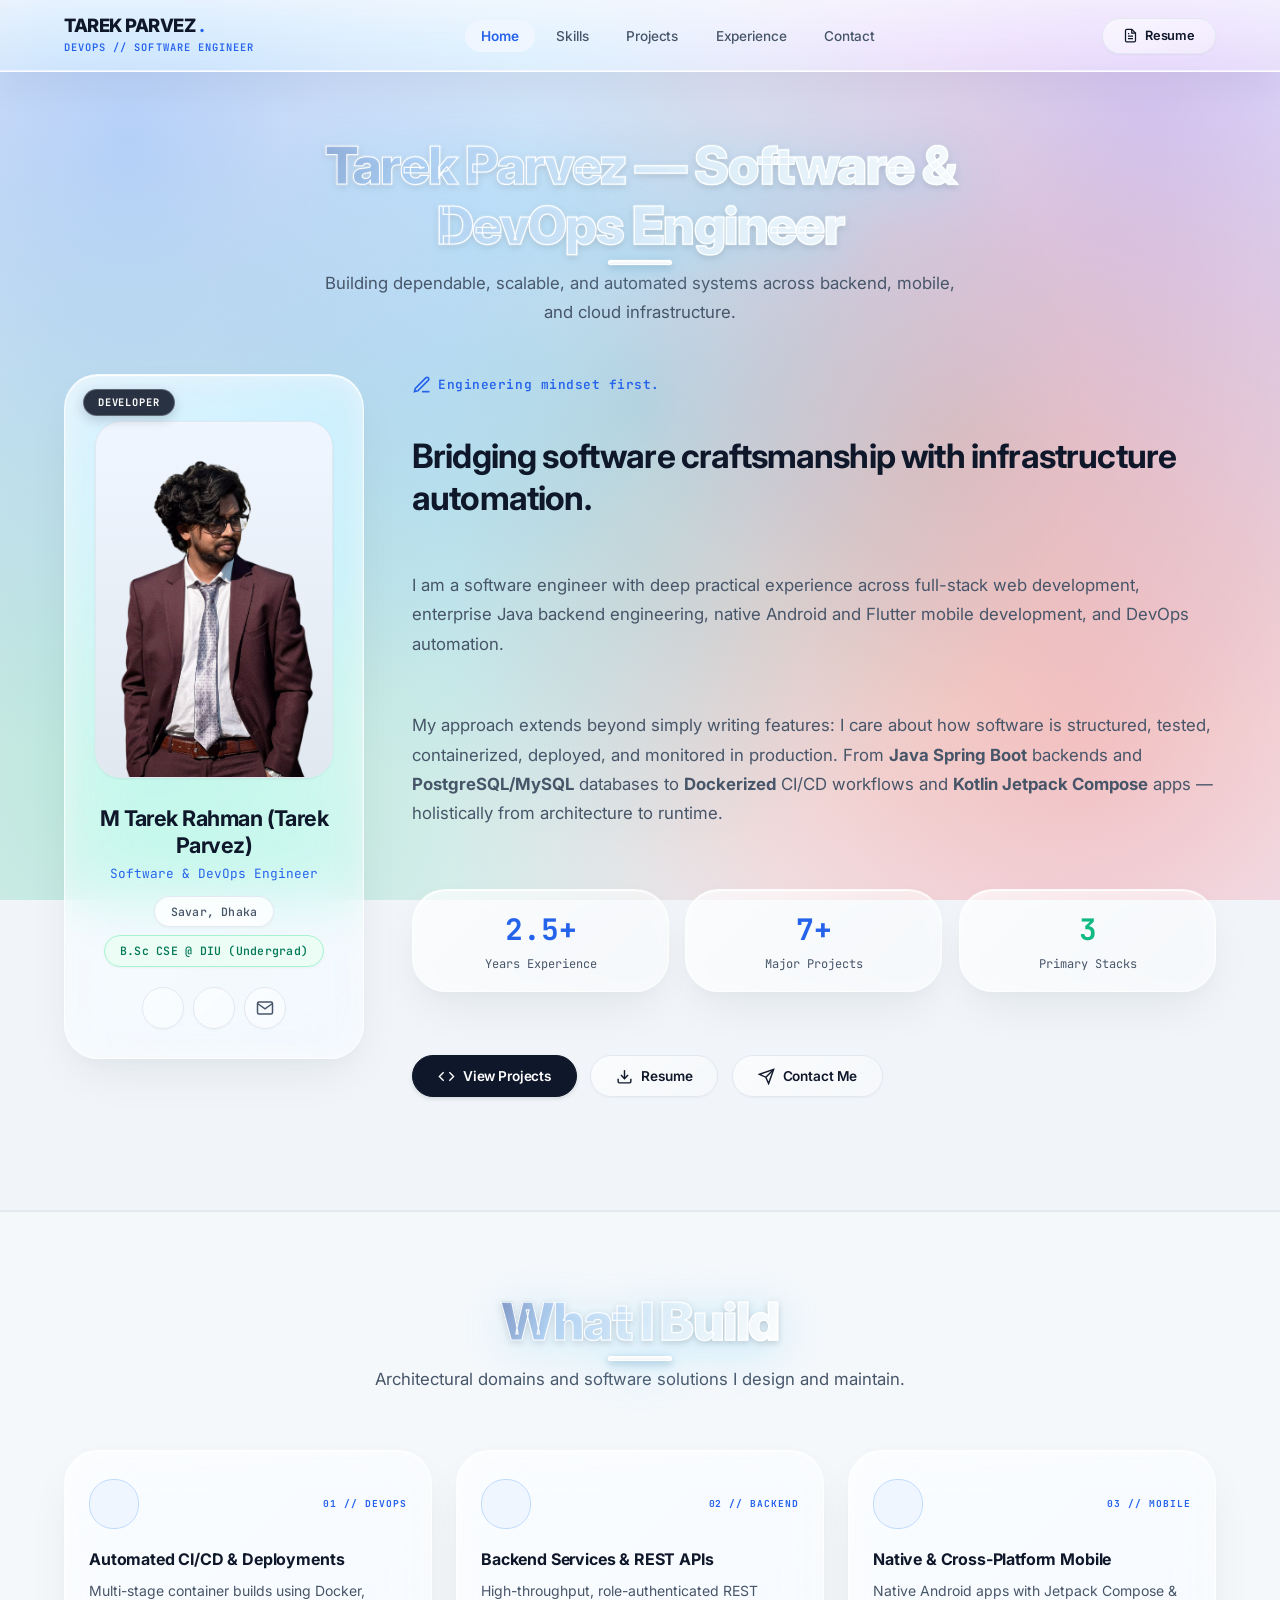
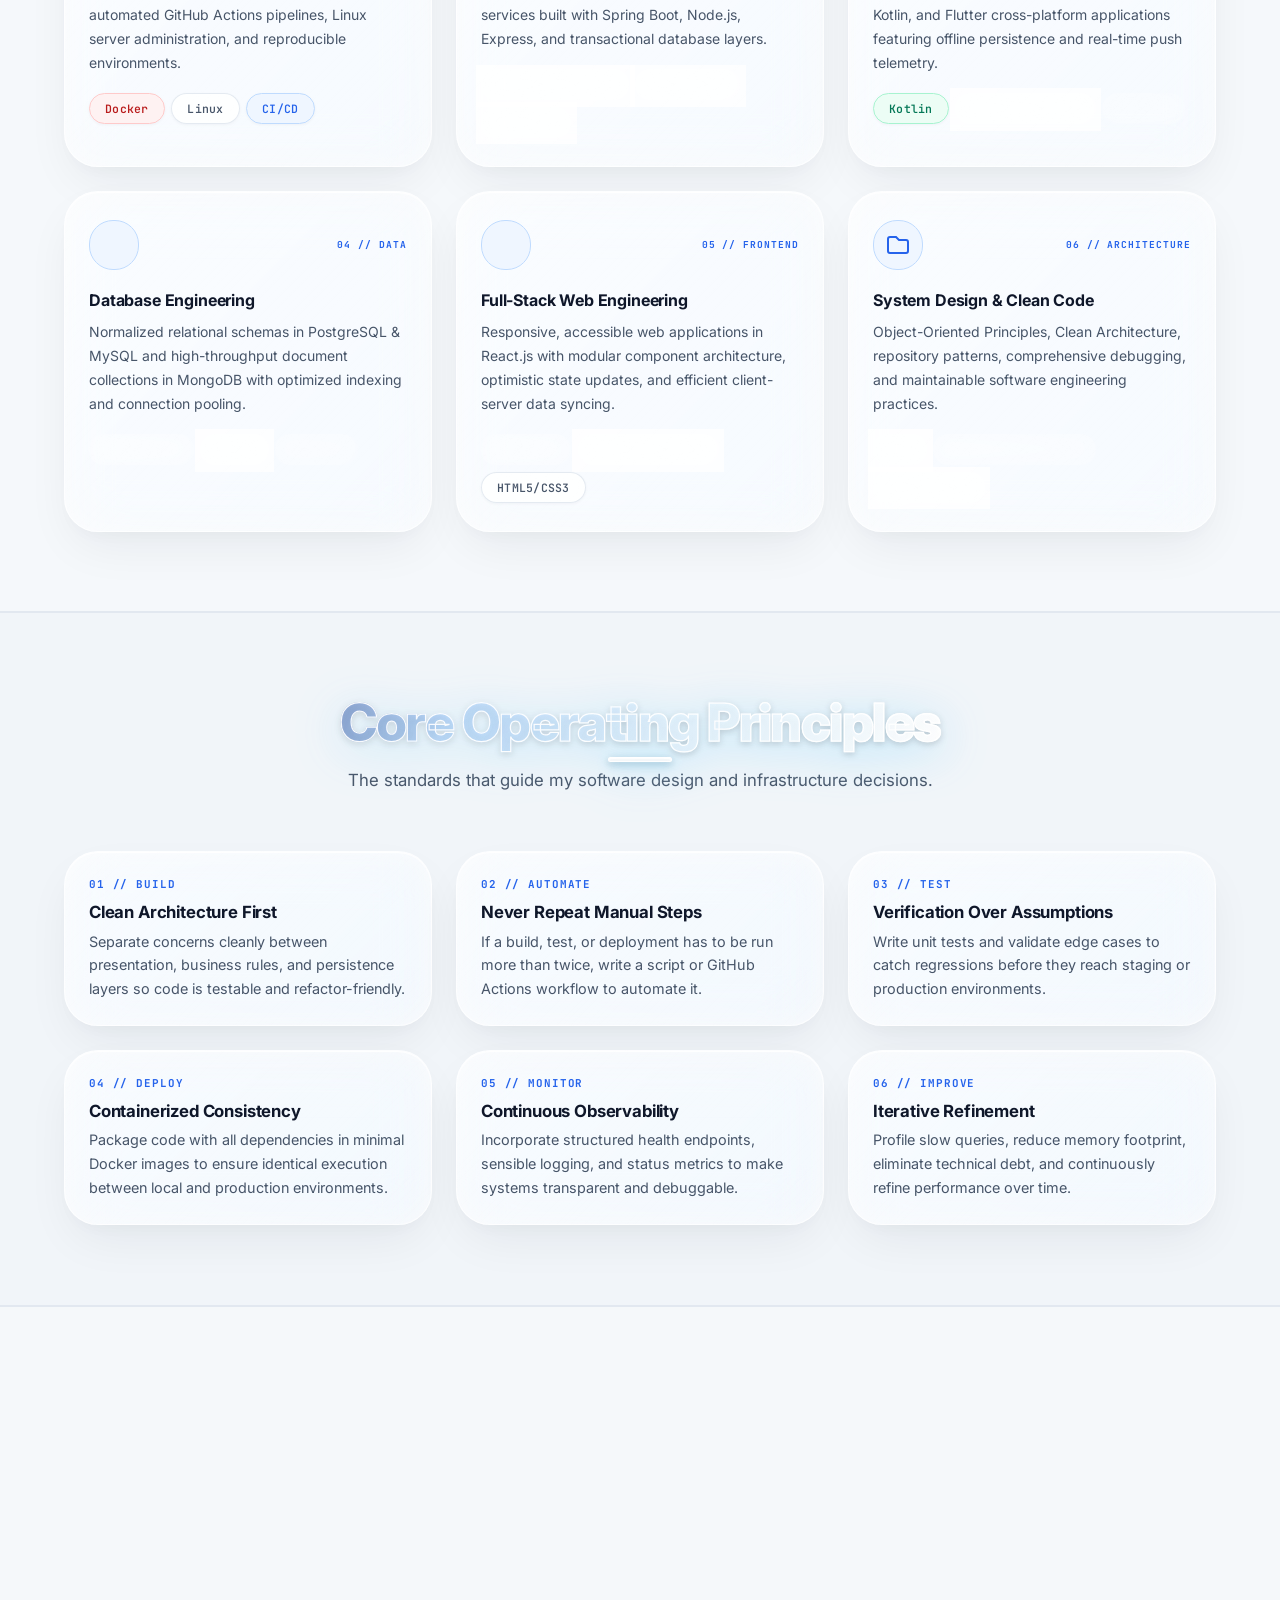
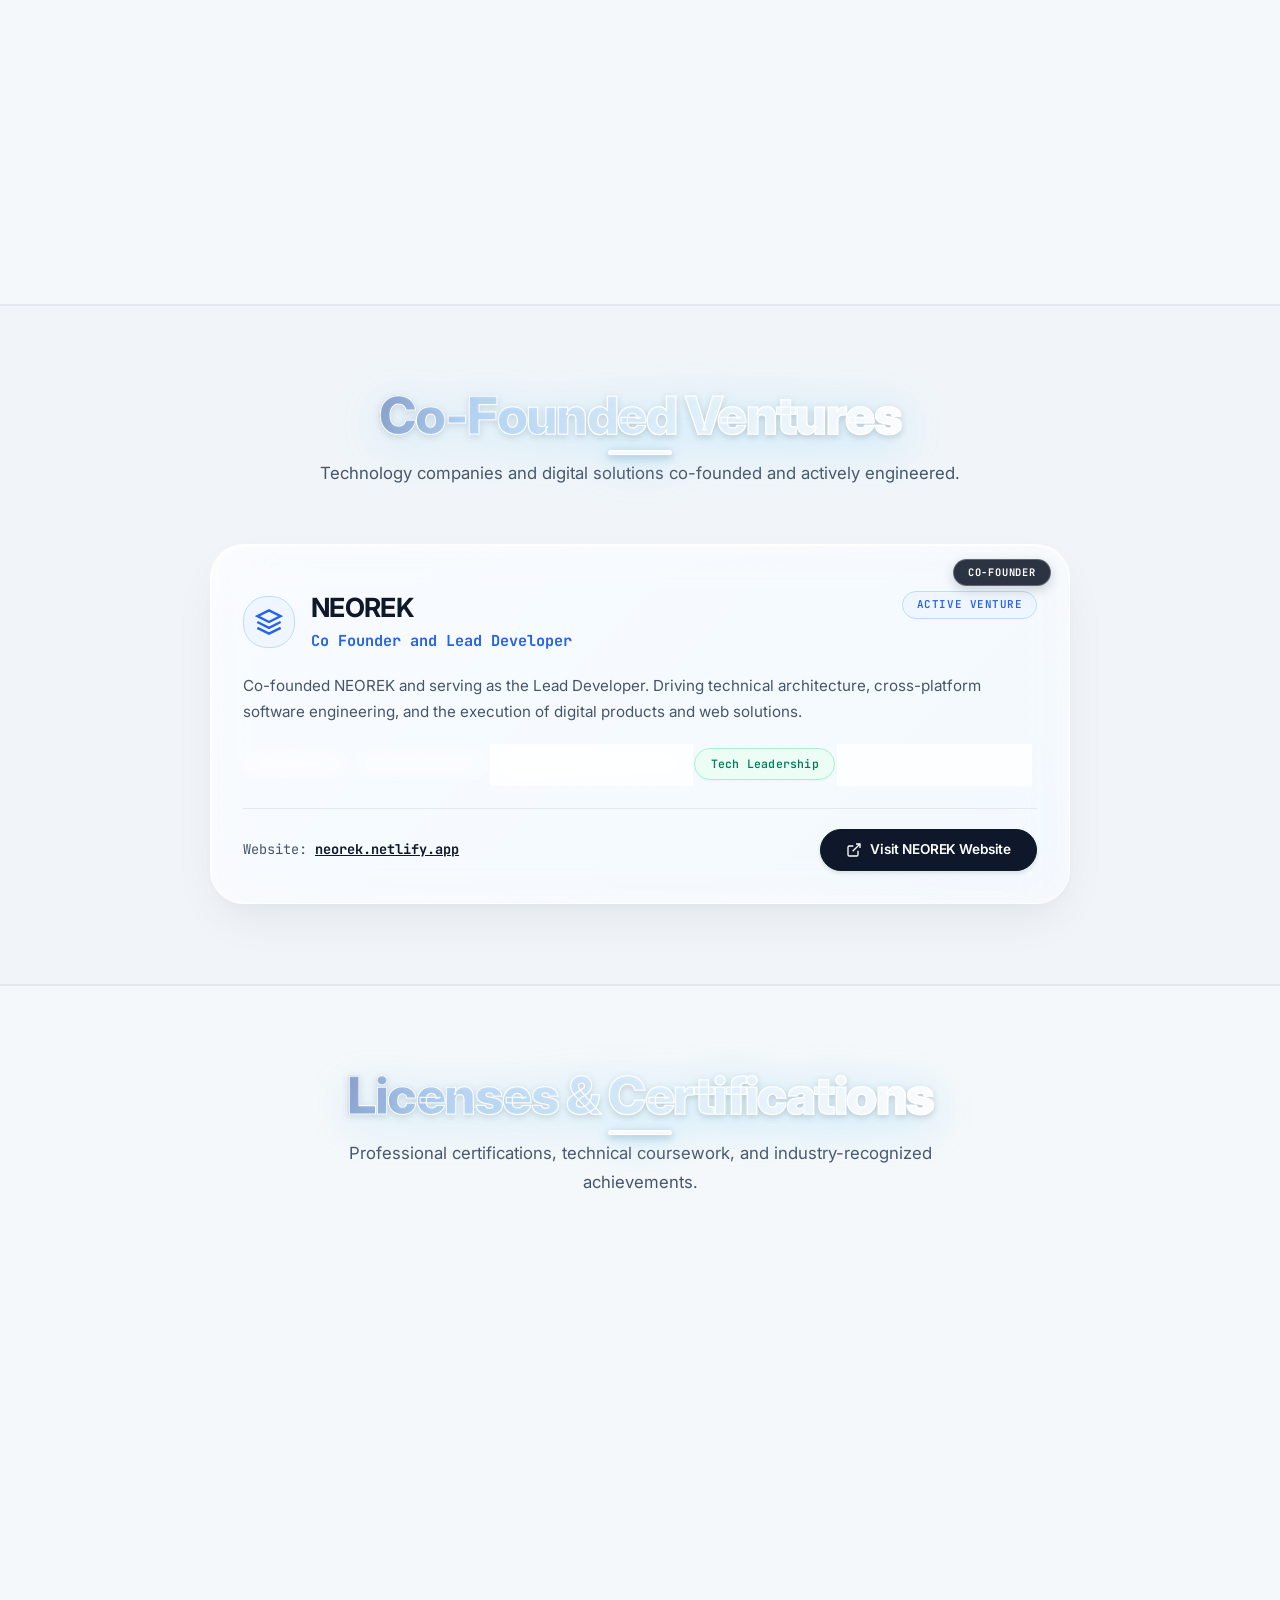
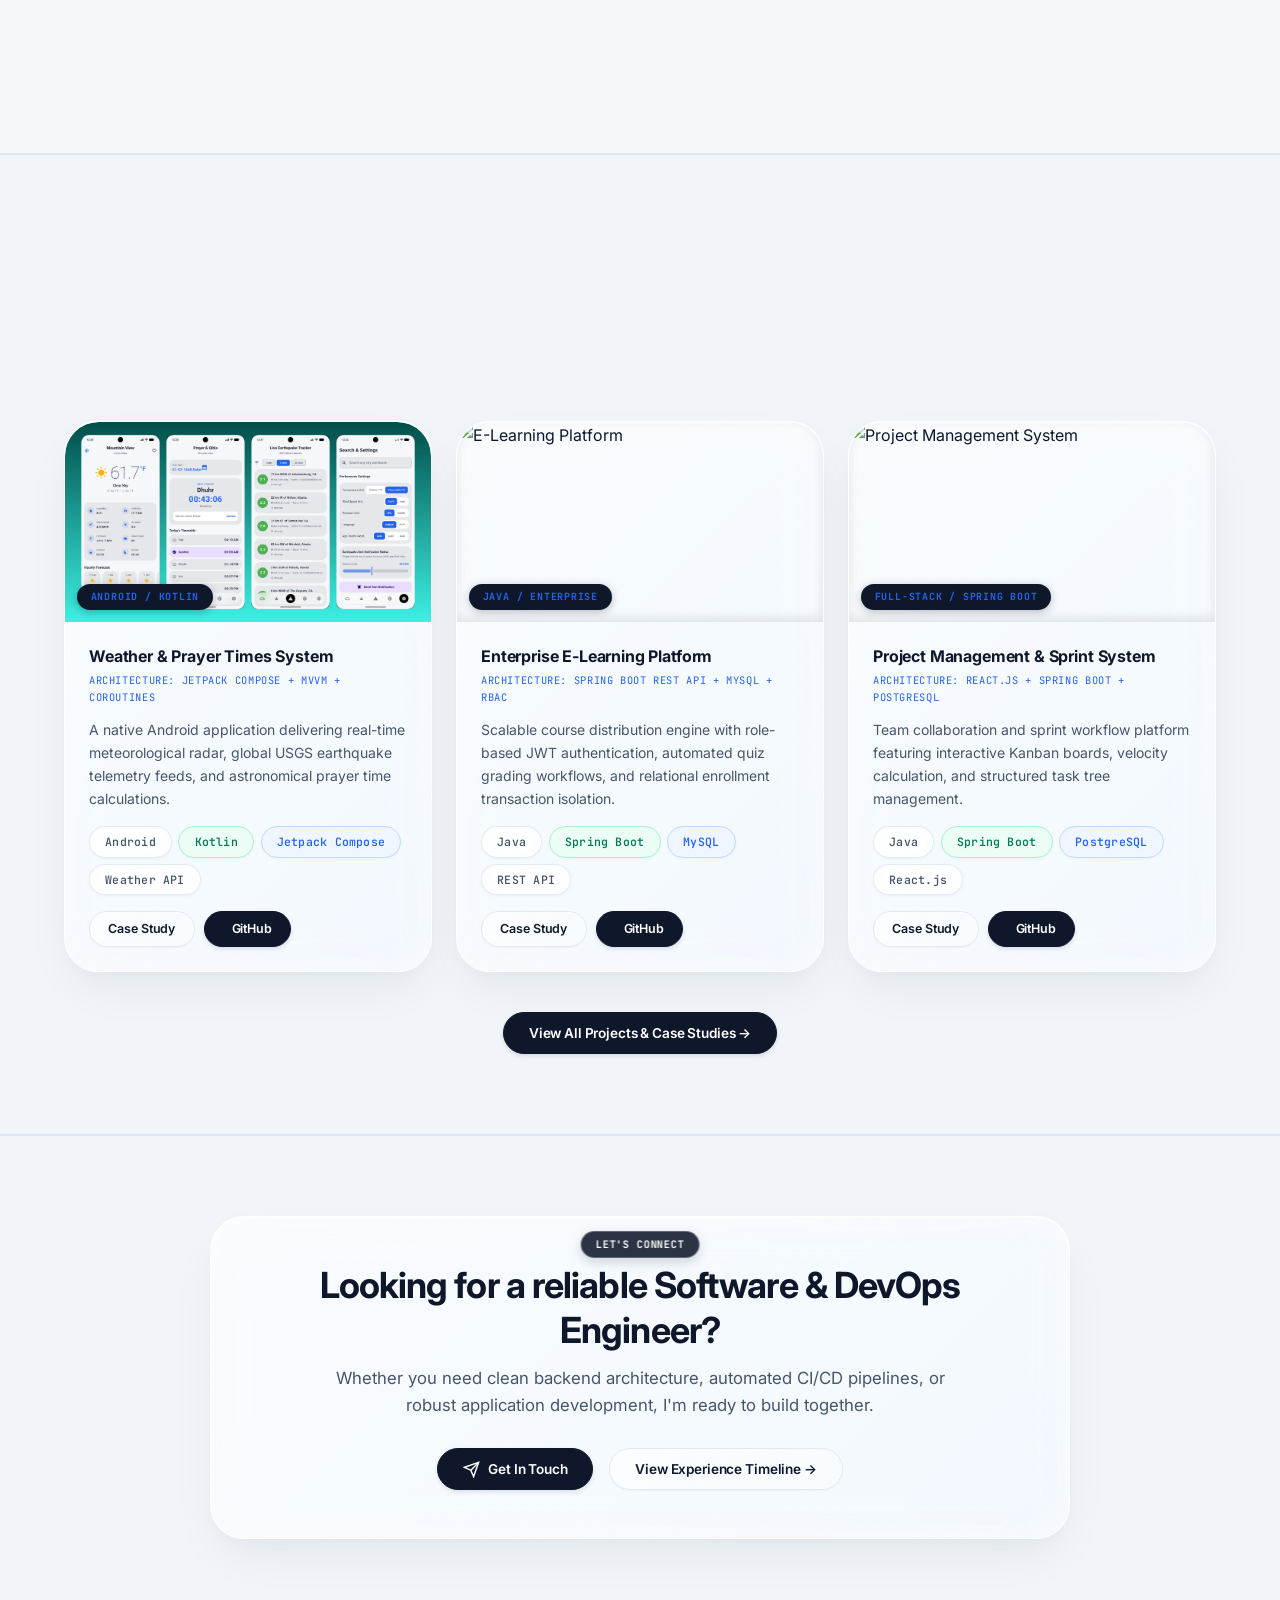
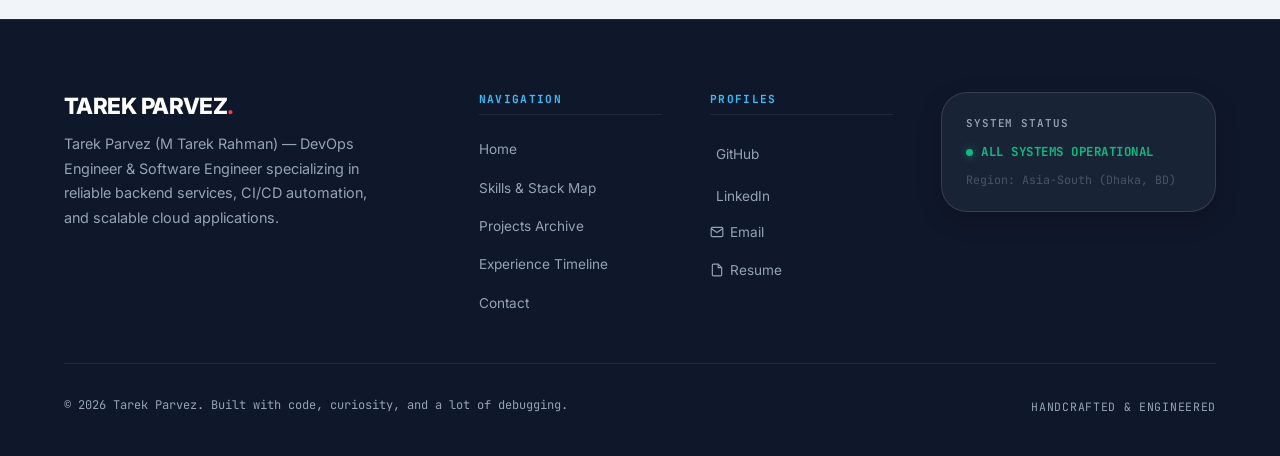
==== commit d61e0c5f: "refactor(ui): remove redundant section-label badges across all pages, keeping one clean Apple Liquid" ====
--- a/about.html
+++ b/about.html
@@ -27,10 +27,10 @@
   <link rel="stylesheet" href="https://cdn.jsdelivr.net/gh/devicons/devicon@latest/devicon.min.css">
 
   <!-- CSS Design System -->
-  <link rel="stylesheet" href="css/sketch-theme.css?v=9.0">
-  <link rel="stylesheet" href="css/layout.css?v=9.0">
-  <link rel="stylesheet" href="css/pages.css?v=9.0">
-  <link rel="stylesheet" href="css/supplement.css?v=9.0">
+  <link rel="stylesheet" href="css/sketch-theme.css?v=10.0">
+  <link rel="stylesheet" href="css/layout.css?v=10.0">
+  <link rel="stylesheet" href="css/pages.css?v=10.0">
+  <link rel="stylesheet" href="css/supplement.css?v=10.0">
 </head>
 <body>
 
@@ -83,7 +83,6 @@
     <section style="padding: 3.5rem 0 5rem 0;">
       <div class="container">
         <div class="section-header" style="margin-bottom: 3rem;">
-          <span class="section-label">Engineering Profile</span>
           <h1 class="section-title">About Tarek Parvez<span class="underline-sketch"></span></h1>
           <p class="section-subtitle">
             Software Engineer & DevOps practitioner focused on building dependable, scalable, and automated systems.
@@ -145,7 +144,6 @@
     <section style="border-top: 2px solid var(--border-ink); background: var(--bg-card-muted);">
       <div class="container">
         <div class="section-header">
-          <span class="section-label">Scope of Work</span>
           <h2 class="section-title">What I Build<span class="underline-sketch"></span></h2>
           <p class="section-subtitle">Architectural domains and software solutions I design and maintain.</p>
         </div>
@@ -194,7 +192,6 @@
     <section style="border-top: 2px solid var(--border-ink);">
       <div class="container">
         <div class="section-header">
-          <span class="section-label">Engineering Philosophy</span>
           <h2 class="section-title">Core Operating Principles<span class="underline-sketch"></span></h2>
           <p class="section-subtitle">The standards that guide my software design and infrastructure decisions.</p>
         </div>
@@ -255,7 +252,6 @@
     <section style="border-top: 2px solid var(--border-ink); background: var(--bg-card-muted);">
       <div class="container">
         <div class="section-header">
-          <span class="section-label">Academic Foundation</span>
           <h2 class="section-title">Education & Credentials<span class="underline-sketch"></span></h2>
         </div>
 
@@ -288,7 +284,6 @@
     <section style="border-top: 2px solid var(--border-ink); background: var(--bg-card-muted);">
       <div class="container">
         <div class="section-header">
-          <span class="section-label">Ventures & Leadership</span>
           <h2 class="section-title">Co-Founded Ventures<span class="underline-sketch"></span></h2>
           <p class="section-subtitle">
             Technology companies and digital solutions co-founded and actively engineered.
@@ -344,7 +339,6 @@
     <section style="border-top: 2px solid var(--border-ink);">
       <div class="container">
         <div class="section-header">
-          <span class="section-label">Verified Credentials</span>
           <h2 class="section-title">Licenses & Certifications<span class="underline-sketch"></span></h2>
           <p class="section-subtitle">
             Professional certifications, technical coursework, and industry-recognized achievements.
@@ -460,6 +454,6 @@
   </footer>
 
   <!-- Scripts -->
-  <script src="js/main.js?v=9.0"></script>
+  <script src="js/main.js?v=10.0"></script>
 </body>
 </html>
--- a/css/sketch-theme.css
+++ b/css/sketch-theme.css
@@ -502,18 +502,7 @@
 }
 
 .section-label {
-  display: inline-block;
-  font-family: var(--font-mono);
-  font-size: 0.72rem;
-  font-weight: 600;
-  text-transform: uppercase;
-  letter-spacing: 0.1em;
-  color: var(--accent-blue);
-  background: var(--accent-blue-light);
-  border: 1px solid var(--accent-blue-border);
-  border-radius: var(--radius-full);
-  padding: 0.25rem 0.85rem;
-  margin-bottom: 0.85rem;
+  display: none !important; /* Disabled: section headers now feature one single clean Apple Liquid Glass title */
 }
 
 .section-title,
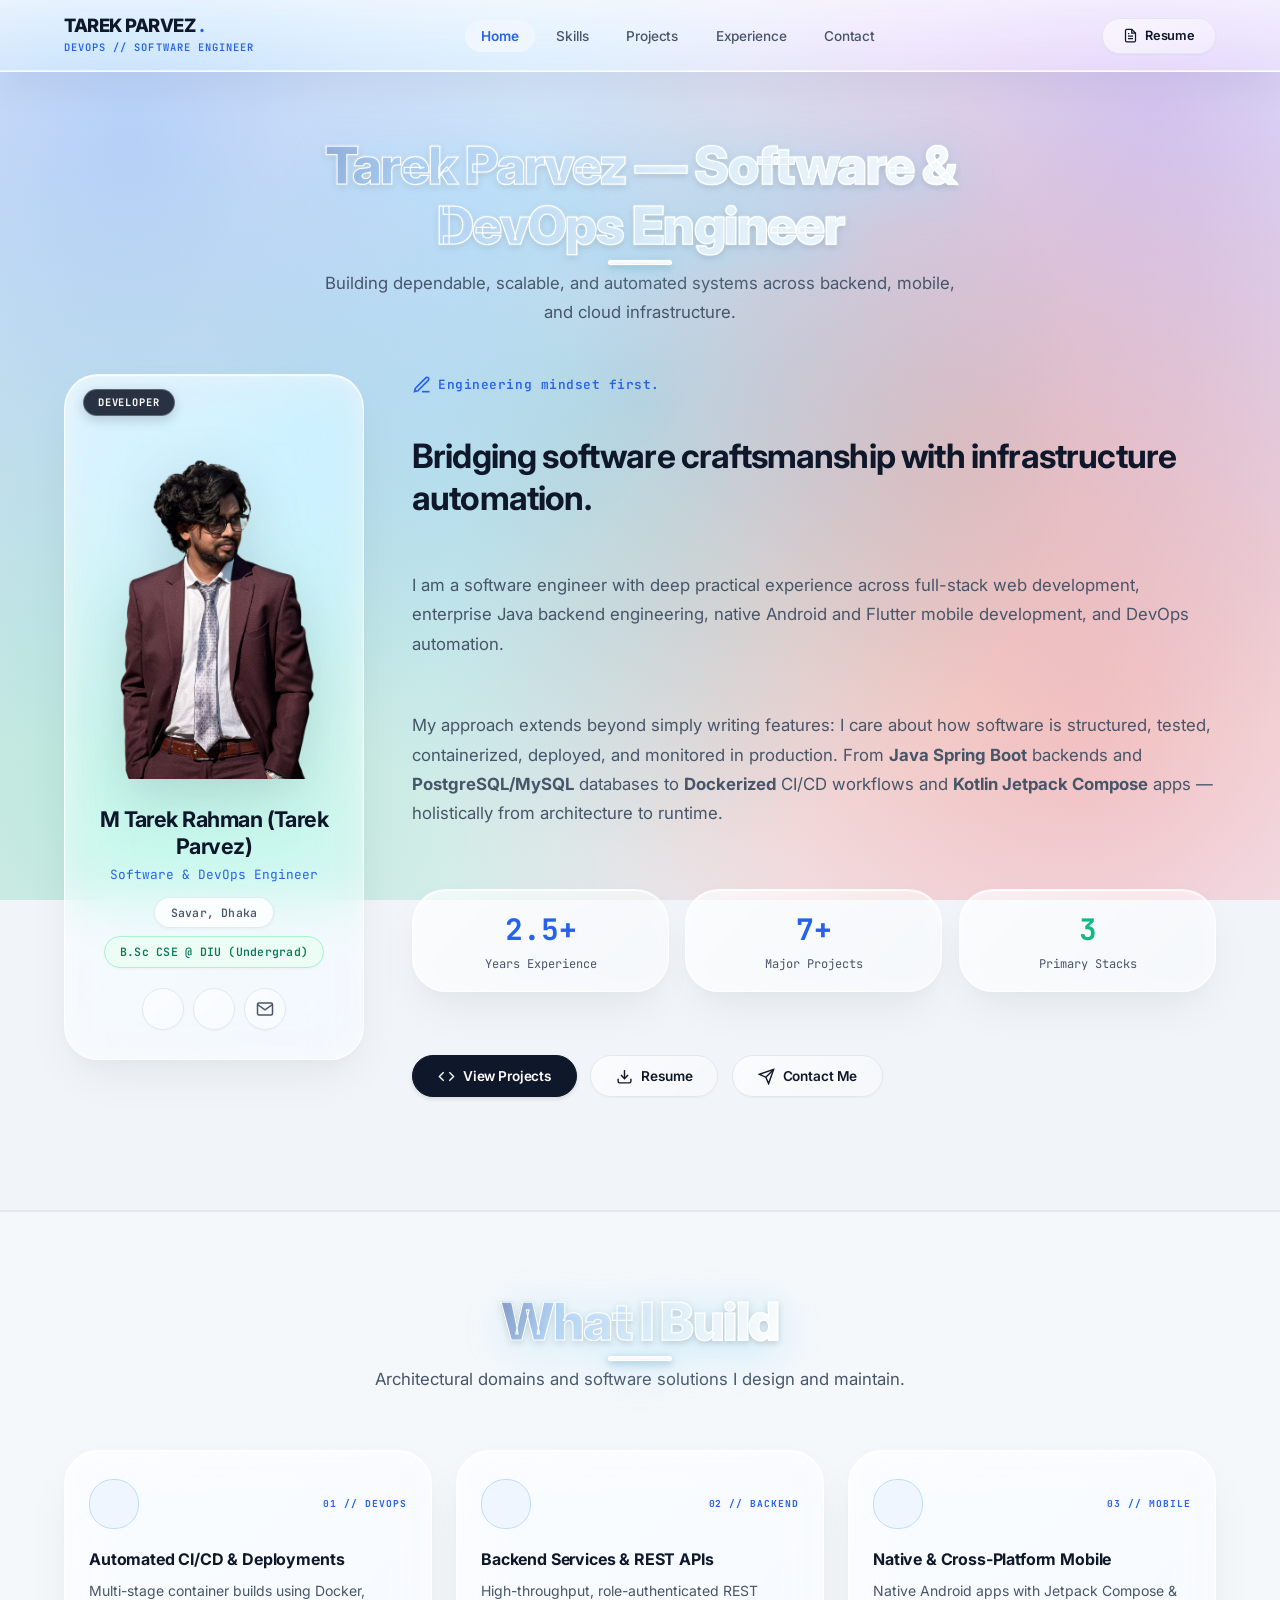
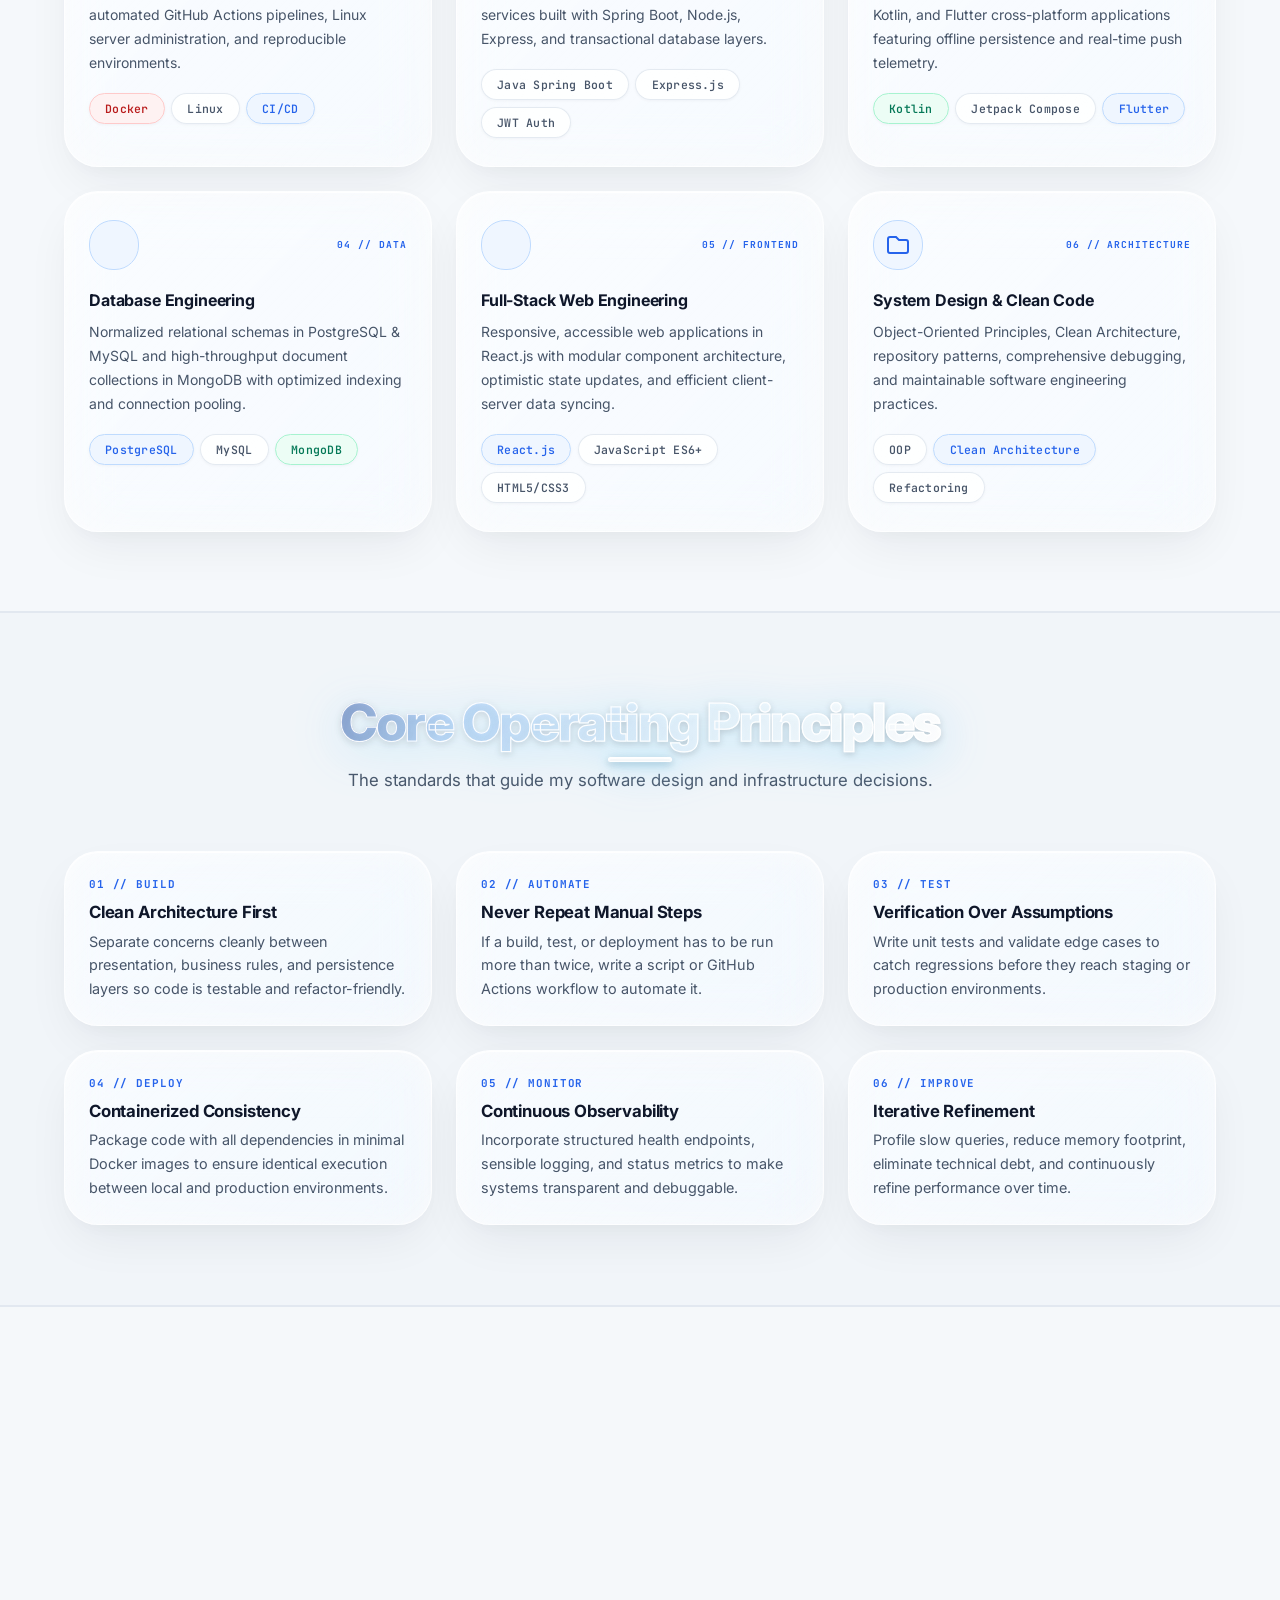
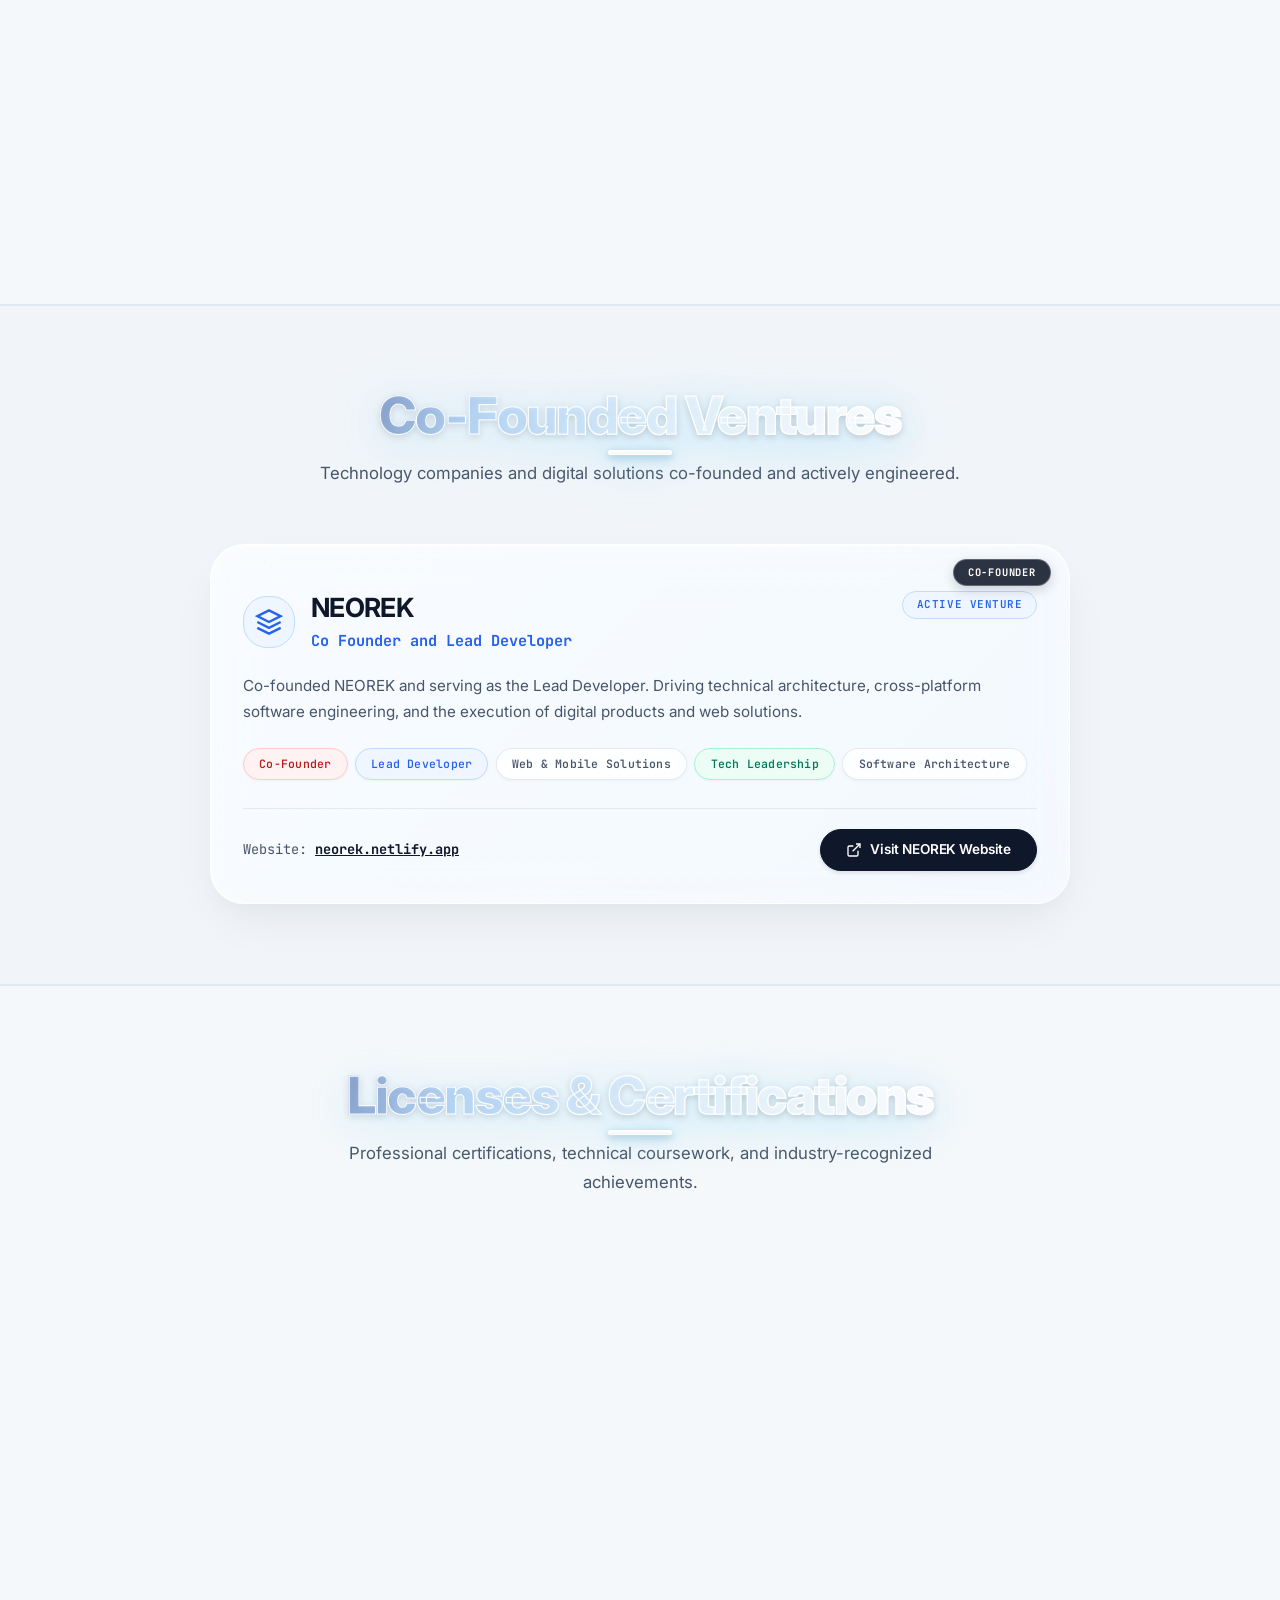
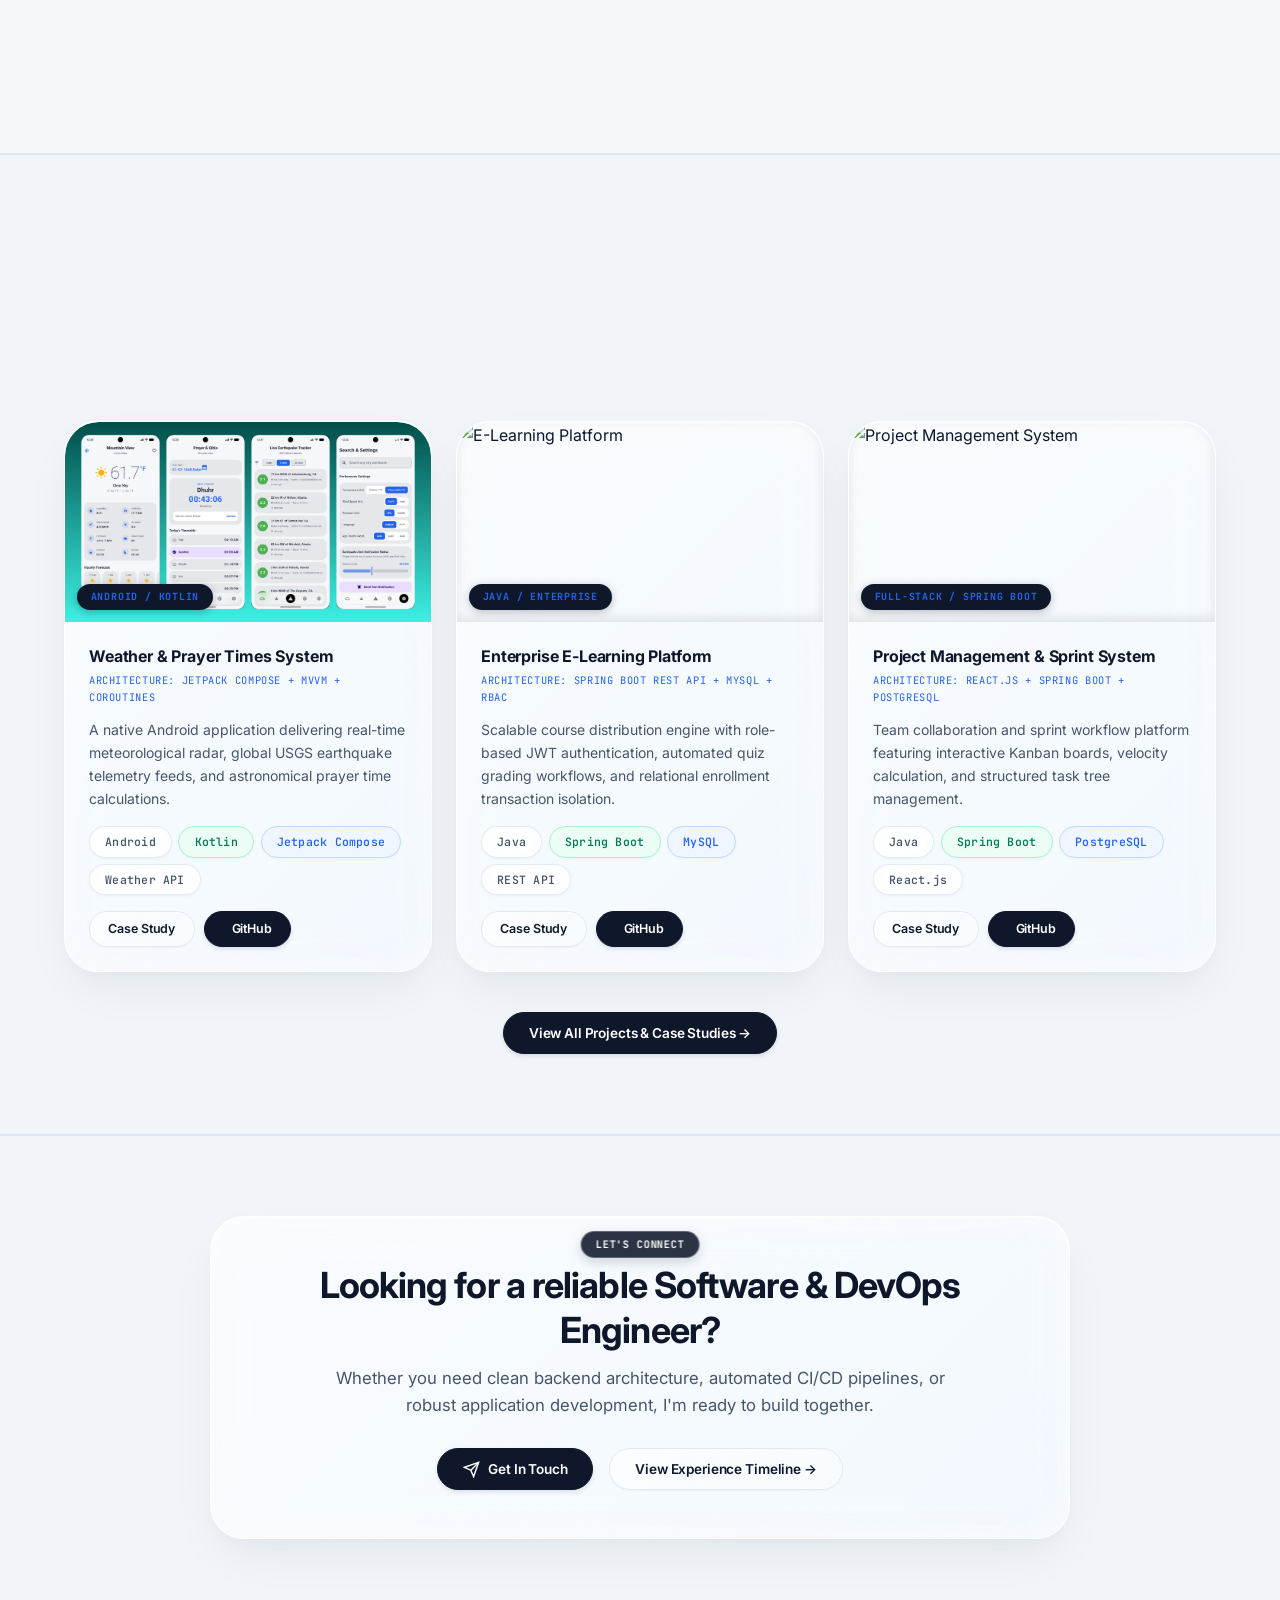
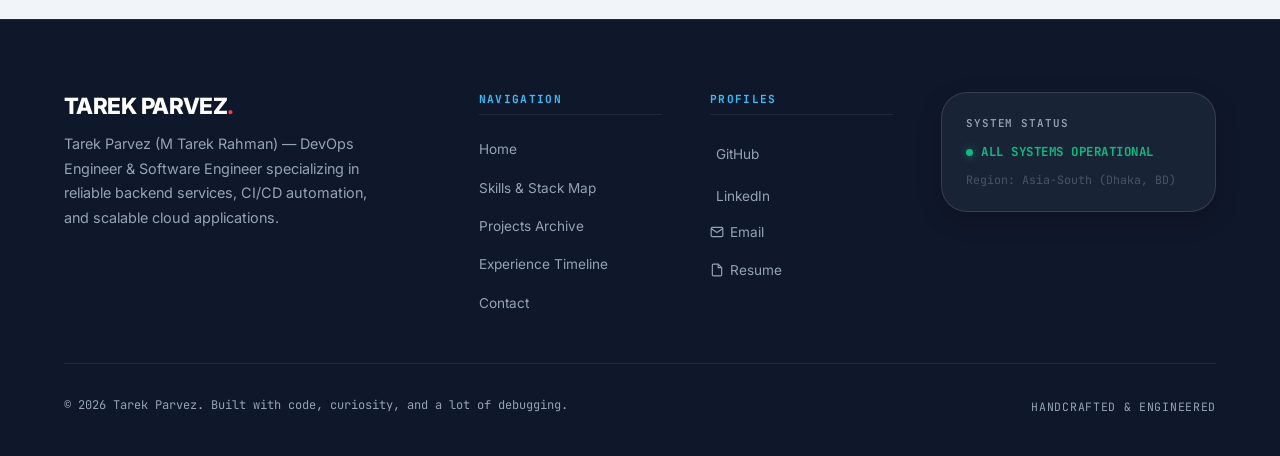
==== commit cb3dc1ac: "fix(ui): remove white background and border box from profile image cutout, making it 100% transparen" ====
--- a/about.html
+++ b/about.html
@@ -27,10 +27,10 @@
   <link rel="stylesheet" href="https://cdn.jsdelivr.net/gh/devicons/devicon@latest/devicon.min.css">
 
   <!-- CSS Design System -->
-  <link rel="stylesheet" href="css/sketch-theme.css?v=10.0">
-  <link rel="stylesheet" href="css/layout.css?v=10.0">
-  <link rel="stylesheet" href="css/pages.css?v=10.0">
-  <link rel="stylesheet" href="css/supplement.css?v=10.0">
+  <link rel="stylesheet" href="css/sketch-theme.css?v=11.0">
+  <link rel="stylesheet" href="css/layout.css?v=11.0">
+  <link rel="stylesheet" href="css/pages.css?v=11.0">
+  <link rel="stylesheet" href="css/supplement.css?v=11.0">
 </head>
 <body>
 
@@ -454,6 +454,6 @@
   </footer>
 
   <!-- Scripts -->
-  <script src="js/main.js?v=10.0"></script>
+  <script src="js/main.js?v=11.0"></script>
 </body>
 </html>
--- a/css/sketch-theme.css
+++ b/css/sketch-theme.css
@@ -847,7 +847,12 @@
 }
 
 /* 7. Inner Media & Img Wrappers */
-.about-photo-card img,
+.about-photo-card img {
+  background: transparent !important;
+  border: none !important;
+  box-shadow: none !important;
+}
+
 .case-study-img,
 .hero-avatar-wrapper {
   border-radius: 26px !important;
--- a/css/pages.css
+++ b/css/pages.css
@@ -961,18 +961,20 @@
 .about-photo-card img {
   width: 100%;
   max-height: 440px;
-  object-fit: cover;
+  object-fit: contain;
   object-position: top center;
-  border-radius: var(--radius-lg);
-  background: linear-gradient(180deg, #eff6ff 0%, #e2e8f0 100%);
-  border: 1px solid var(--border);
-  box-shadow: var(--shadow-sm);
+  border-radius: 0 !important;
+  background: transparent !important;
+  border: none !important;
+  box-shadow: none !important;
+  filter: drop-shadow(0 14px 28px rgba(15, 23, 42, 0.15));
   transition: transform var(--duration-base) var(--ease-smooth);
   margin-bottom: 1.25rem;
 }
 
 .about-photo-card:hover img {
-  transform: scale(1.02);
+  transform: translateY(-4px) scale(1.02);
+  filter: drop-shadow(0 18px 36px rgba(15, 23, 42, 0.22));
 }
 
 /* About text block */
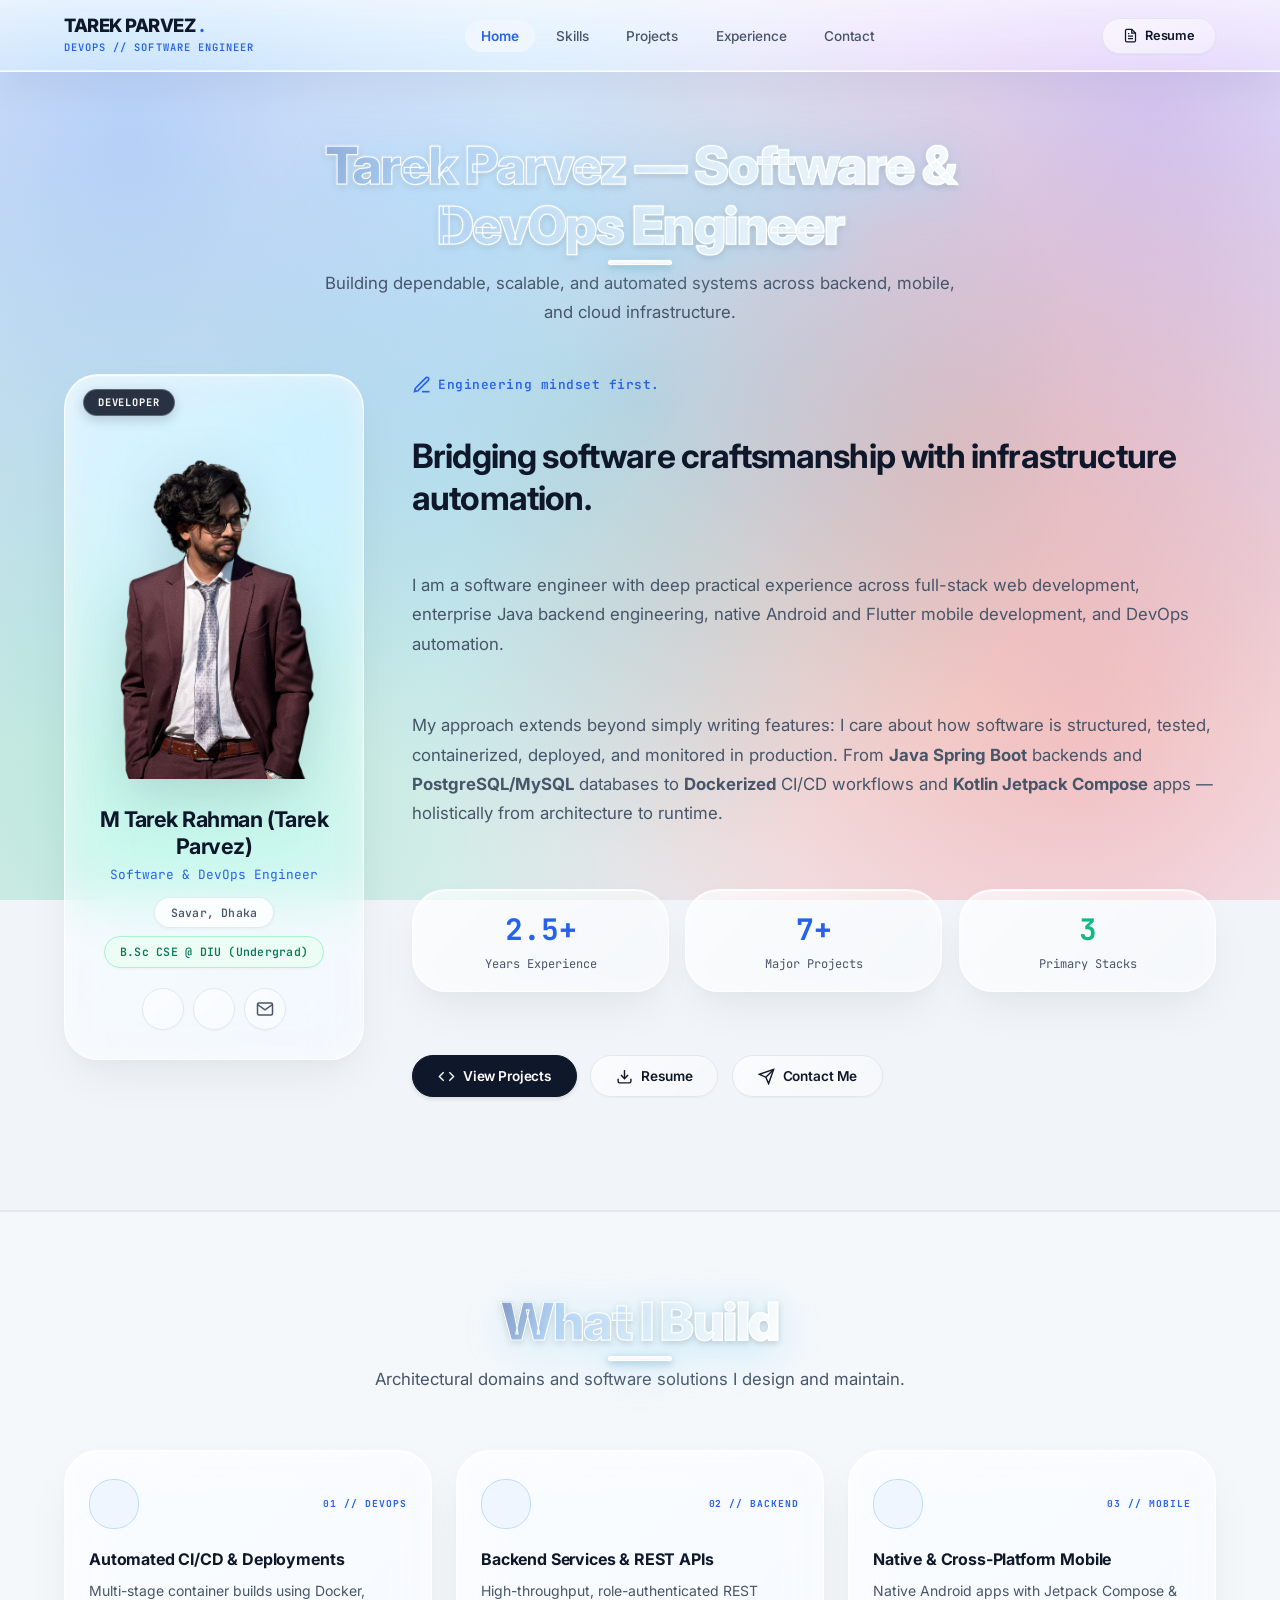
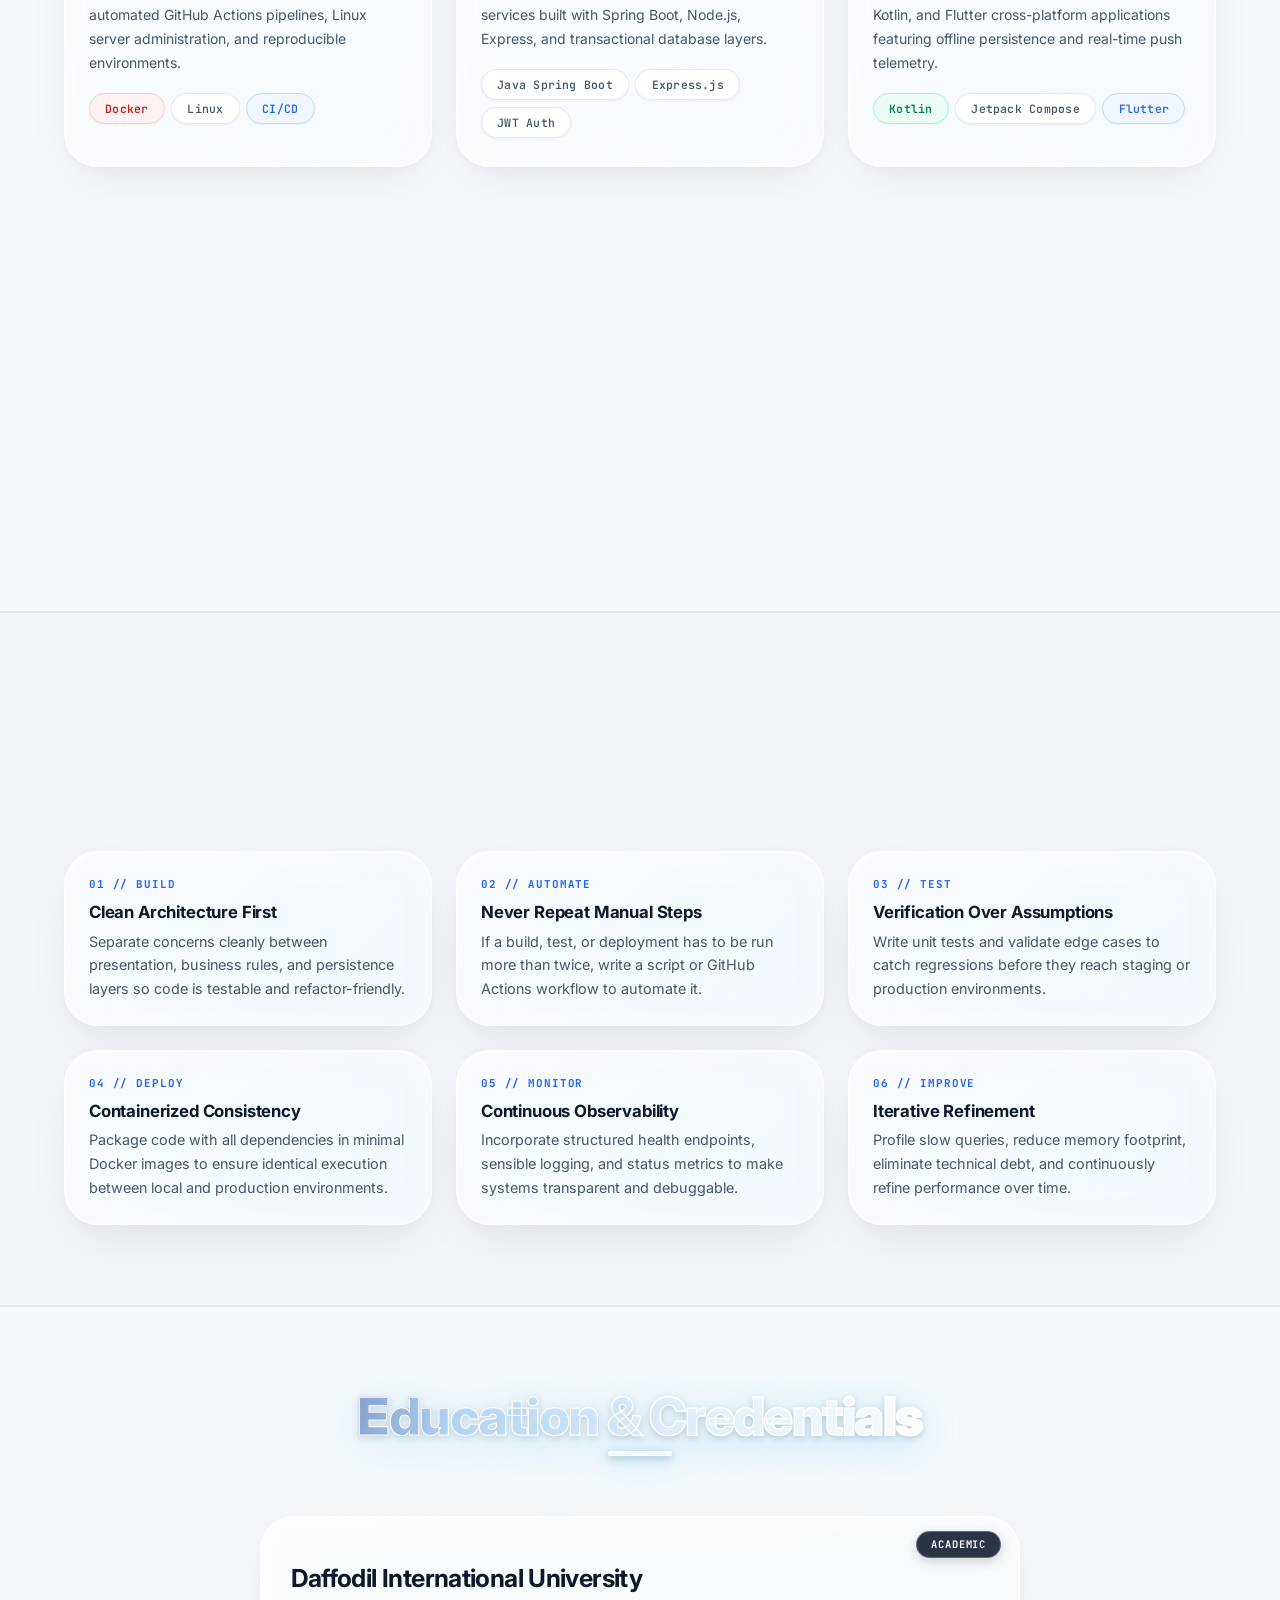
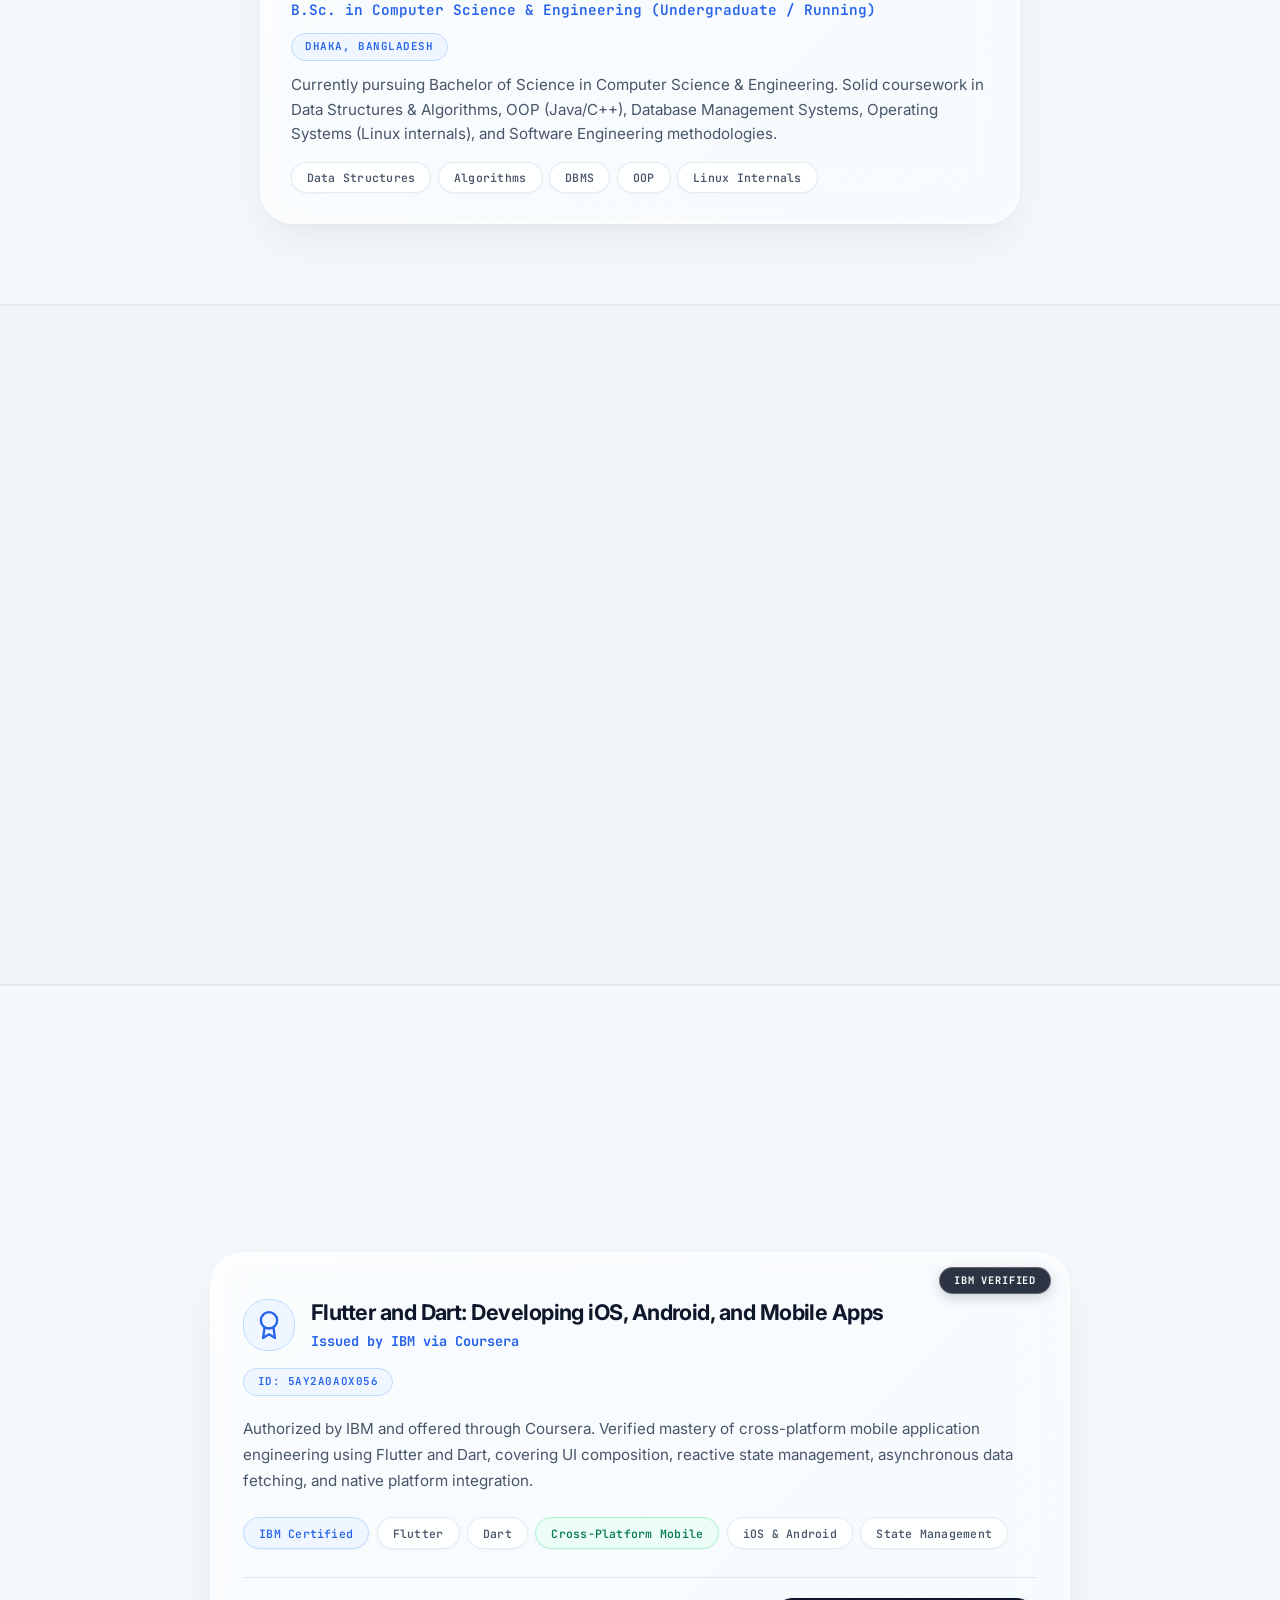
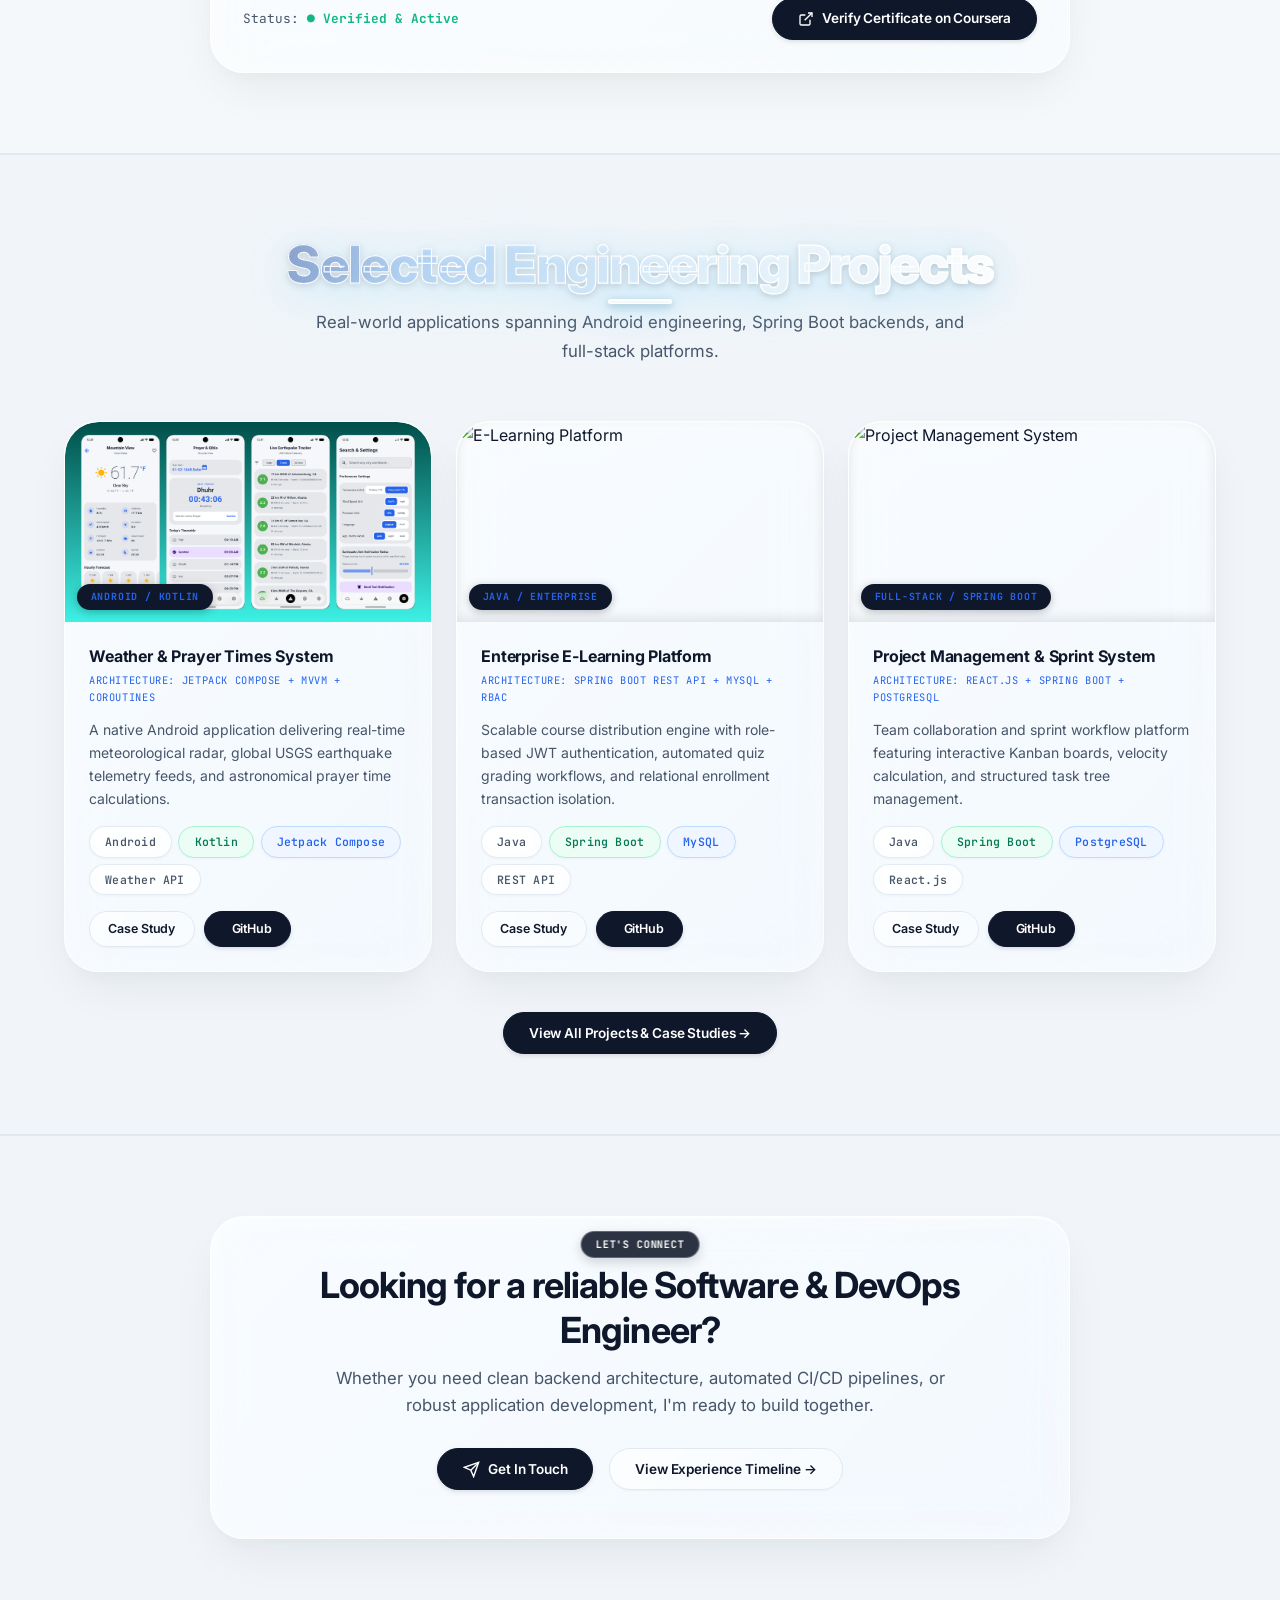
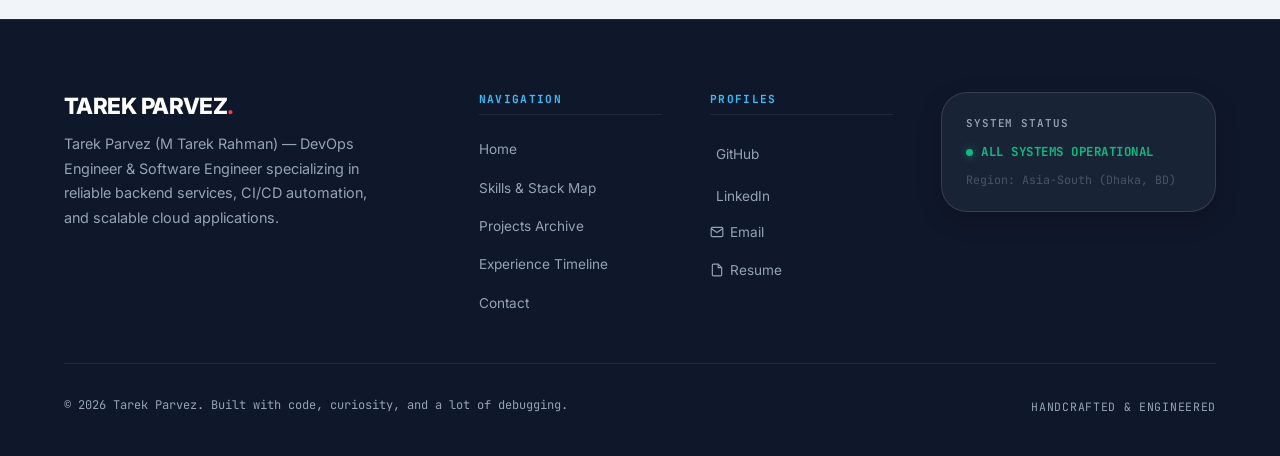
==== commit 8a9fec6a: "feat(skills): reimplement interactive constellation graph using D3.js force layout based on Alan Zuc" ====
--- a/about.html
+++ b/about.html
@@ -27,10 +27,10 @@
   <link rel="stylesheet" href="https://cdn.jsdelivr.net/gh/devicons/devicon@latest/devicon.min.css">
 
   <!-- CSS Design System -->
-  <link rel="stylesheet" href="css/sketch-theme.css?v=11.0">
-  <link rel="stylesheet" href="css/layout.css?v=11.0">
-  <link rel="stylesheet" href="css/pages.css?v=11.0">
-  <link rel="stylesheet" href="css/supplement.css?v=11.0">
+  <link rel="stylesheet" href="css/sketch-theme.css?v=12.0">
+  <link rel="stylesheet" href="css/layout.css?v=12.0">
+  <link rel="stylesheet" href="css/pages.css?v=12.0">
+  <link rel="stylesheet" href="css/supplement.css?v=12.0">
 </head>
 <body>
 
@@ -454,6 +454,6 @@
   </footer>
 
   <!-- Scripts -->
-  <script src="js/main.js?v=11.0"></script>
+  <script src="js/main.js?v=12.0"></script>
 </body>
 </html>
--- a/css/supplement.css
+++ b/css/supplement.css
@@ -482,16 +482,107 @@
   width: 100%;
   border-radius: var(--radius-2xl);
   overflow: hidden;
-  background: transparent !important;
-  border: 1px solid rgba(255, 255, 255, 0.45);
-  box-shadow: 0 10px 40px rgba(15, 23, 42, 0.04);
-  backdrop-filter: blur(12px);
-  -webkit-backdrop-filter: blur(12px);
-}
-
-#skills-canvas {
+  background: rgba(255, 255, 255, 0.28) !important;
+  border: 1px solid rgba(255, 255, 255, 0.55);
+  box-shadow: 
+    0 12px 36px rgba(15, 23, 42, 0.04),
+    inset 0 1px 1px rgba(255, 255, 255, 0.8);
+  backdrop-filter: blur(20px);
+  -webkit-backdrop-filter: blur(20px);
+}
+
+/* D3 Force Graph SVG (Based on Alan Zucconi's Interactive Graphs Tutorial) */
+#skills-network-svg {
   display: block;
   width: 100%;
+  height: 600px;
+  cursor: grab;
+  user-select: none;
+}
+
+#skills-network-svg:active {
+  cursor: grabbing;
+}
+
+/* Links */
+#skills-network-svg line.link {
+  stroke: #94a3b8;
+  stroke-opacity: 0.38;
+  transition: stroke 0.3s ease, stroke-opacity 0.3s ease, stroke-width 0.3s ease;
+}
+
+#skills-network-svg line.link.highlighted {
+  stroke: #2563eb;
+  stroke-opacity: 0.95;
+  stroke-width: 2.8px !important;
+}
+
+#skills-network-svg line.link.dimmed {
+  stroke-opacity: 0.06;
+}
+
+/* Pulse energy particles traveling along edges */
+#skills-network-svg circle.pulse-particle {
+  pointer-events: none;
+  filter: drop-shadow(0 0 6px currentColor);
+}
+
+/* Node groups */
+#skills-network-svg g.node {
+  cursor: pointer;
+  transition: opacity 0.3s ease;
+}
+
+#skills-network-svg g.node circle.halo {
+  fill: none;
+  stroke: currentColor;
+  stroke-opacity: 0.22;
+  stroke-width: 6px;
+  transition: stroke-width 0.3s ease, stroke-opacity 0.3s ease;
+}
+
+#skills-network-svg g.node:hover circle.halo,
+#skills-network-svg g.node.hovered circle.halo {
+  stroke-opacity: 0.65;
+  stroke-width: 12px;
+}
+
+#skills-network-svg g.node circle.core {
+  stroke: #ffffff;
+  stroke-width: 2px;
+  transition: transform 0.25s ease, filter 0.25s ease;
+  filter: drop-shadow(0 4px 10px rgba(15, 23, 42, 0.16));
+}
+
+#skills-network-svg g.node:hover circle.core,
+#skills-network-svg g.node.hovered circle.core {
+  filter: drop-shadow(0 4px 16px currentColor);
+}
+
+/* Node text with clean readable halo (Zero text collision glitch) */
+#skills-network-svg g.node text.node-label {
+  font-family: var(--font-body);
+  font-size: 11px;
+  font-weight: 600;
+  fill: #0f172a;
+  text-anchor: middle;
+  pointer-events: none;
+  paint-order: stroke fill;
+  stroke: rgba(255, 255, 255, 0.96);
+  stroke-width: 4px;
+  stroke-linejoin: round;
+  stroke-linecap: round;
+  transition: opacity 0.25s ease, fill 0.25s ease;
+}
+
+#skills-network-svg g.node.dimmed {
+  opacity: 0.14;
+}
+
+#skills-network-svg g.node.highlighted text.node-label {
+  fill: #1e3a8a;
+  font-weight: 700;
+  font-size: 12px;
 }
 
 /* Floating Liquid Glass Tooltip */
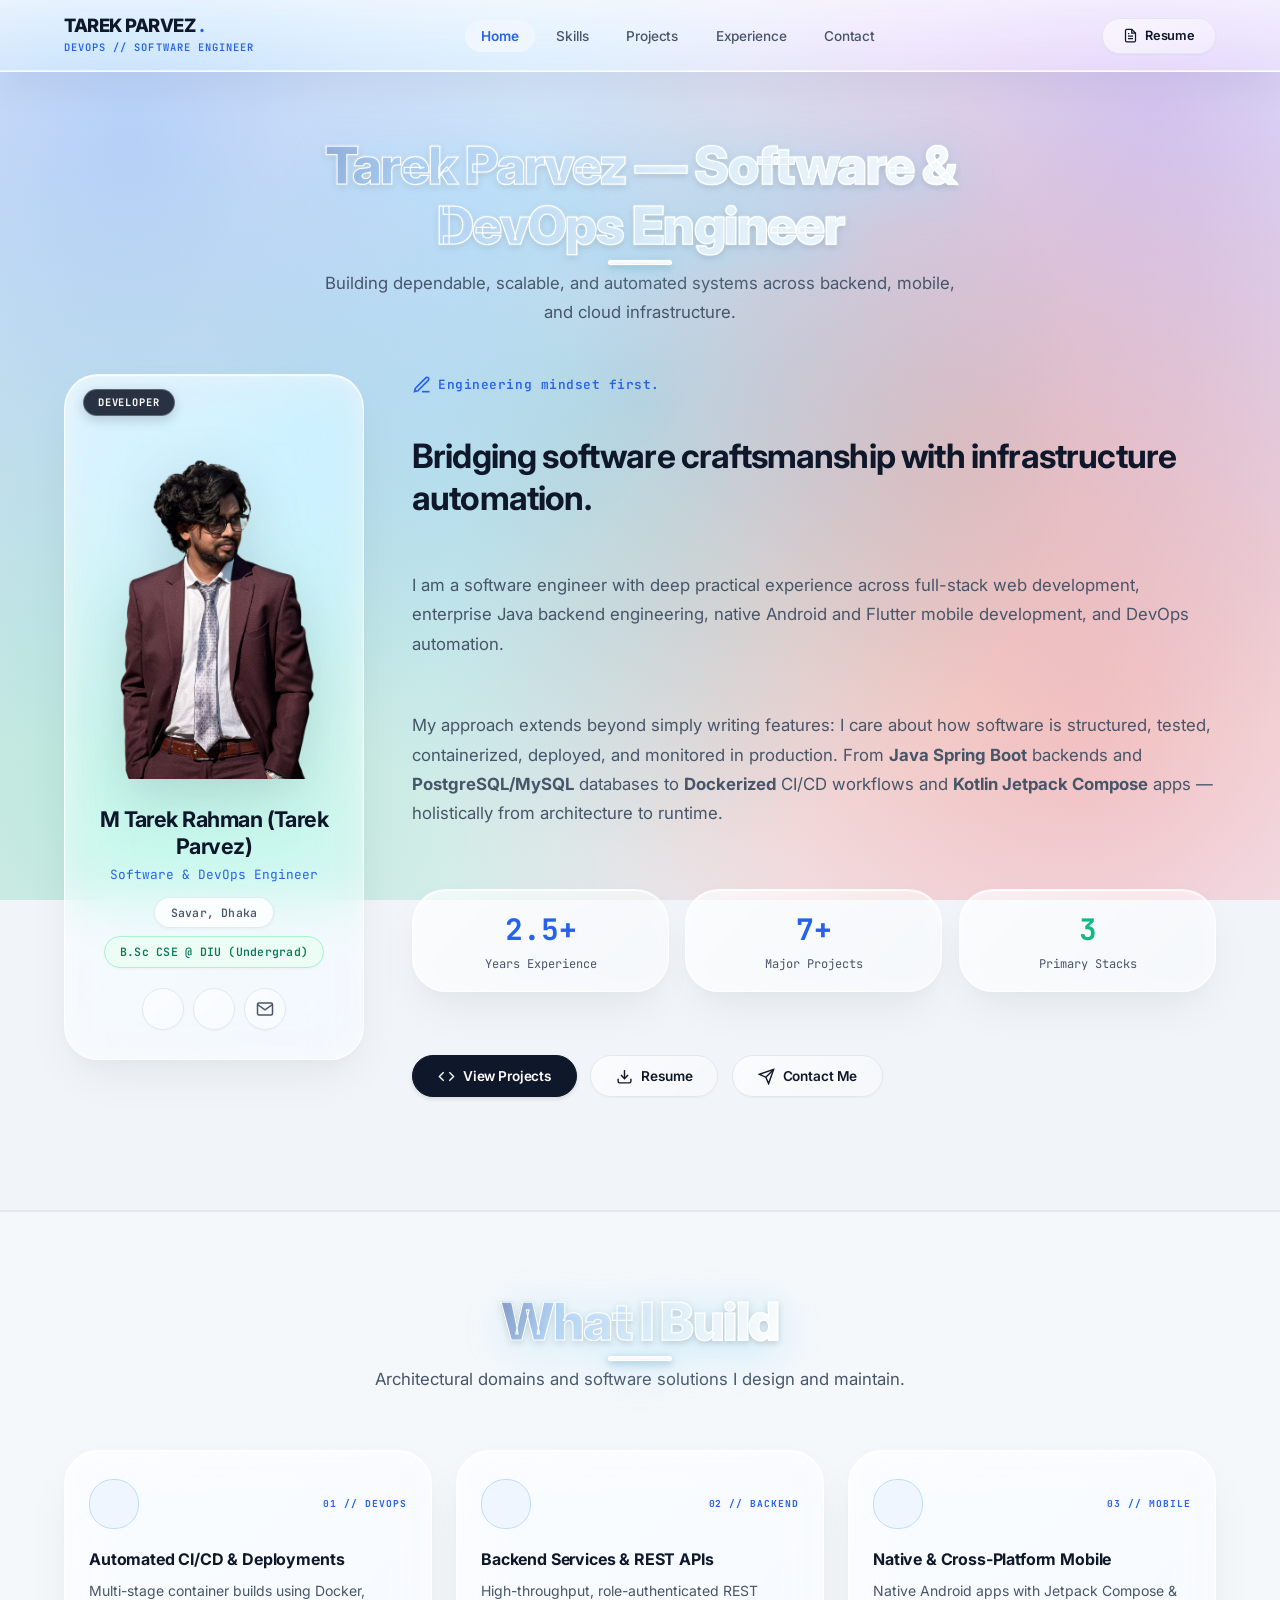
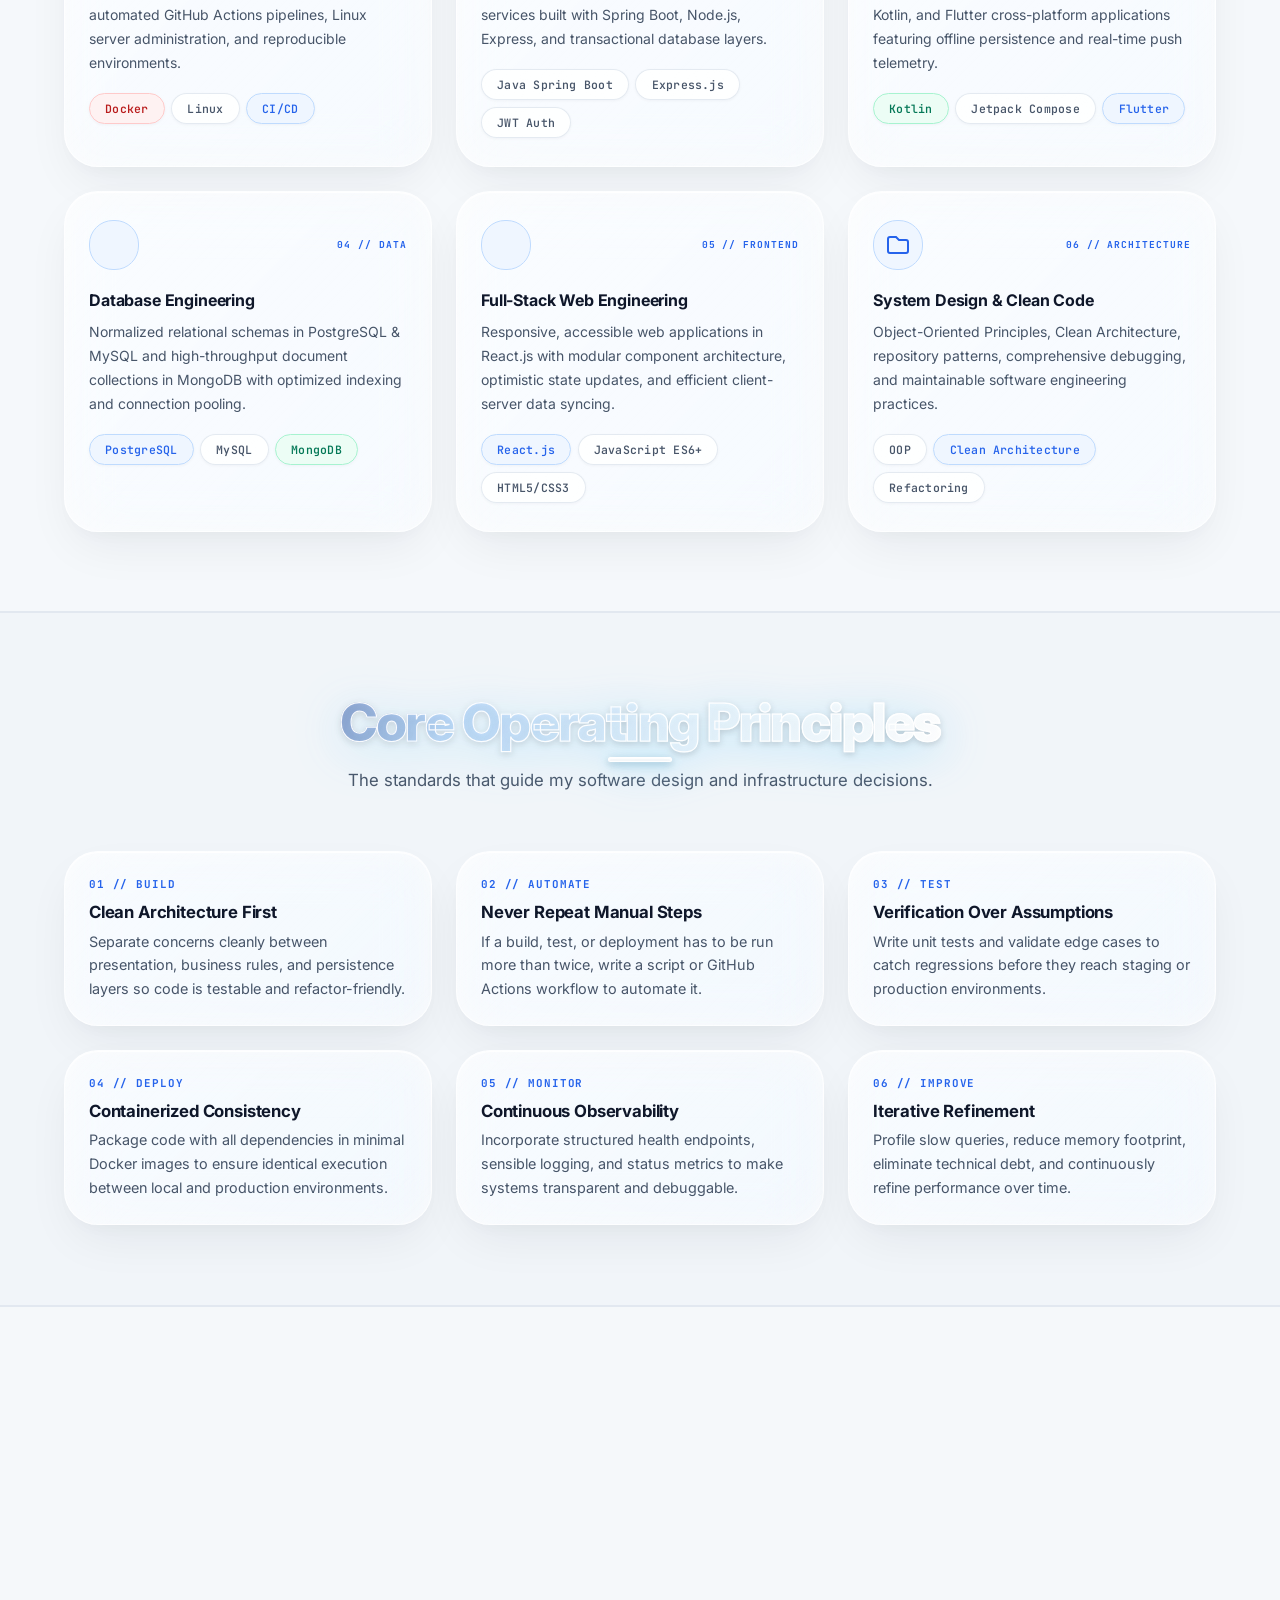
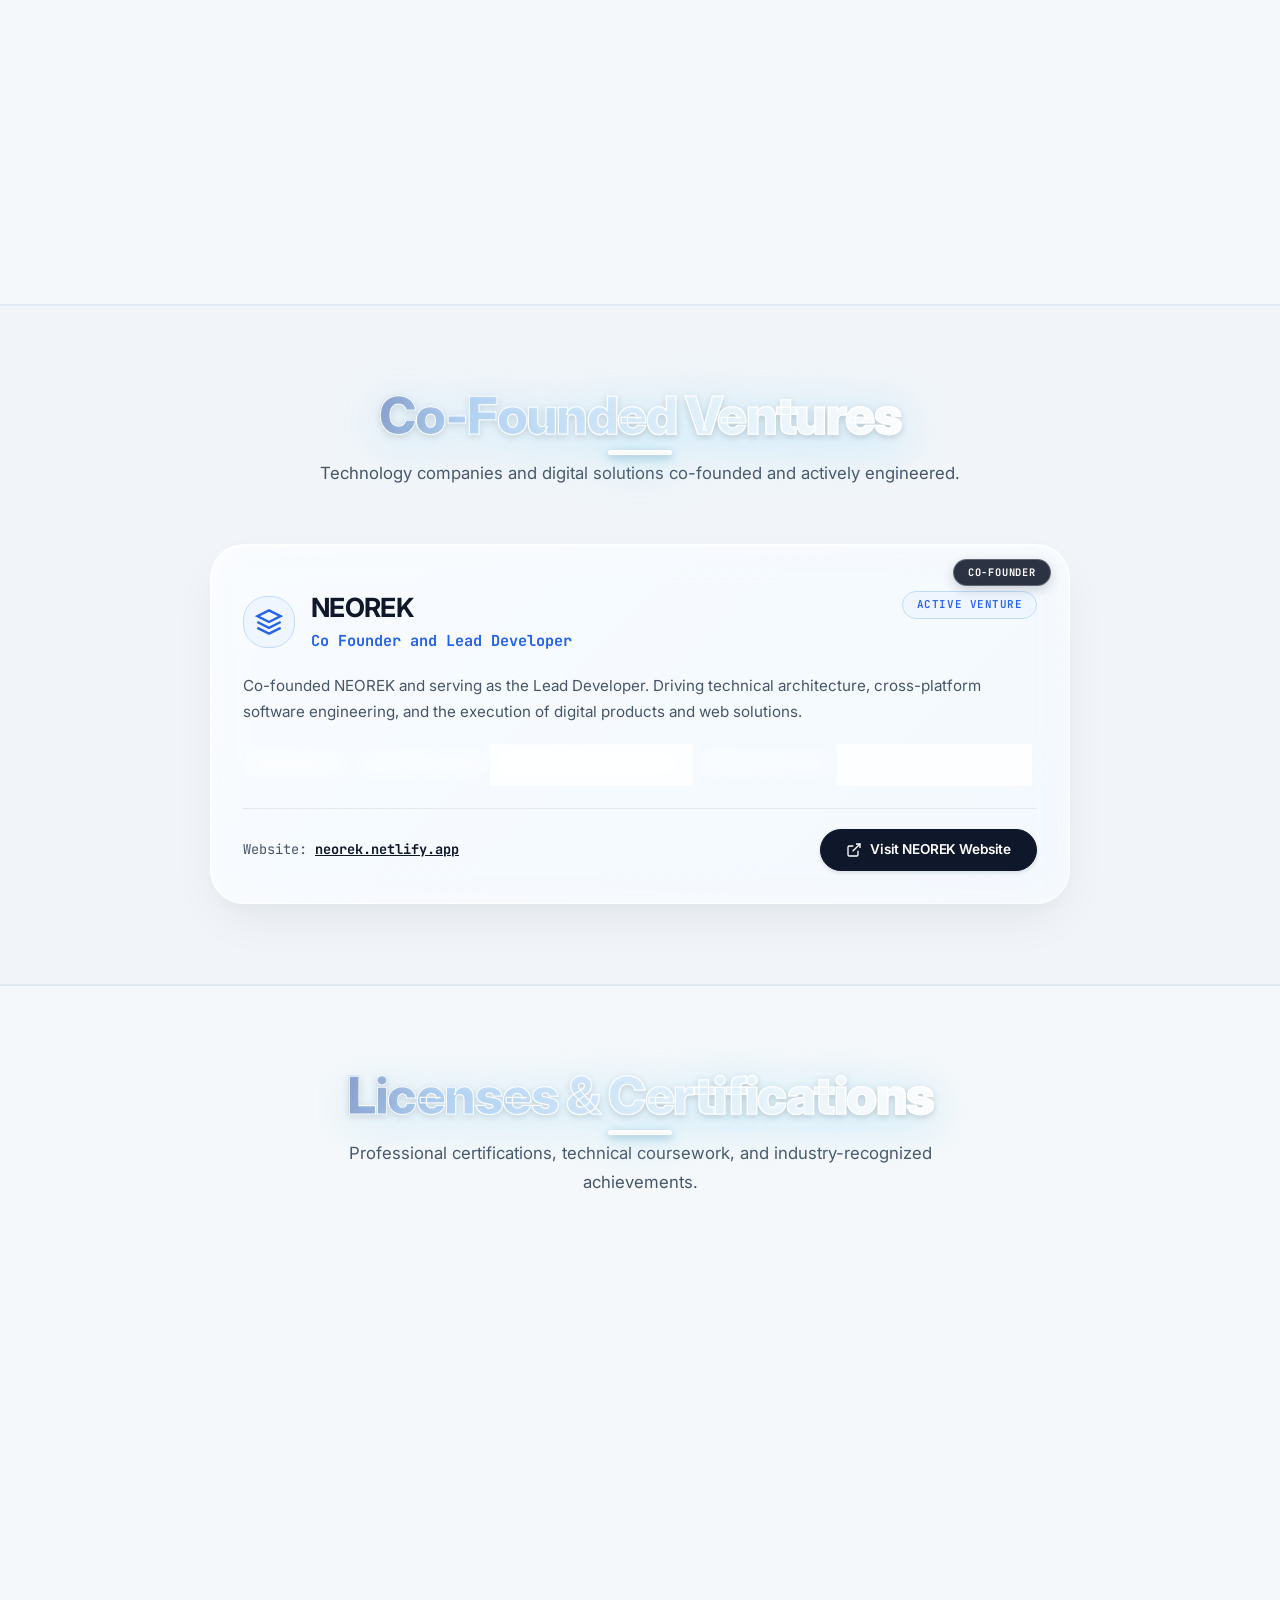
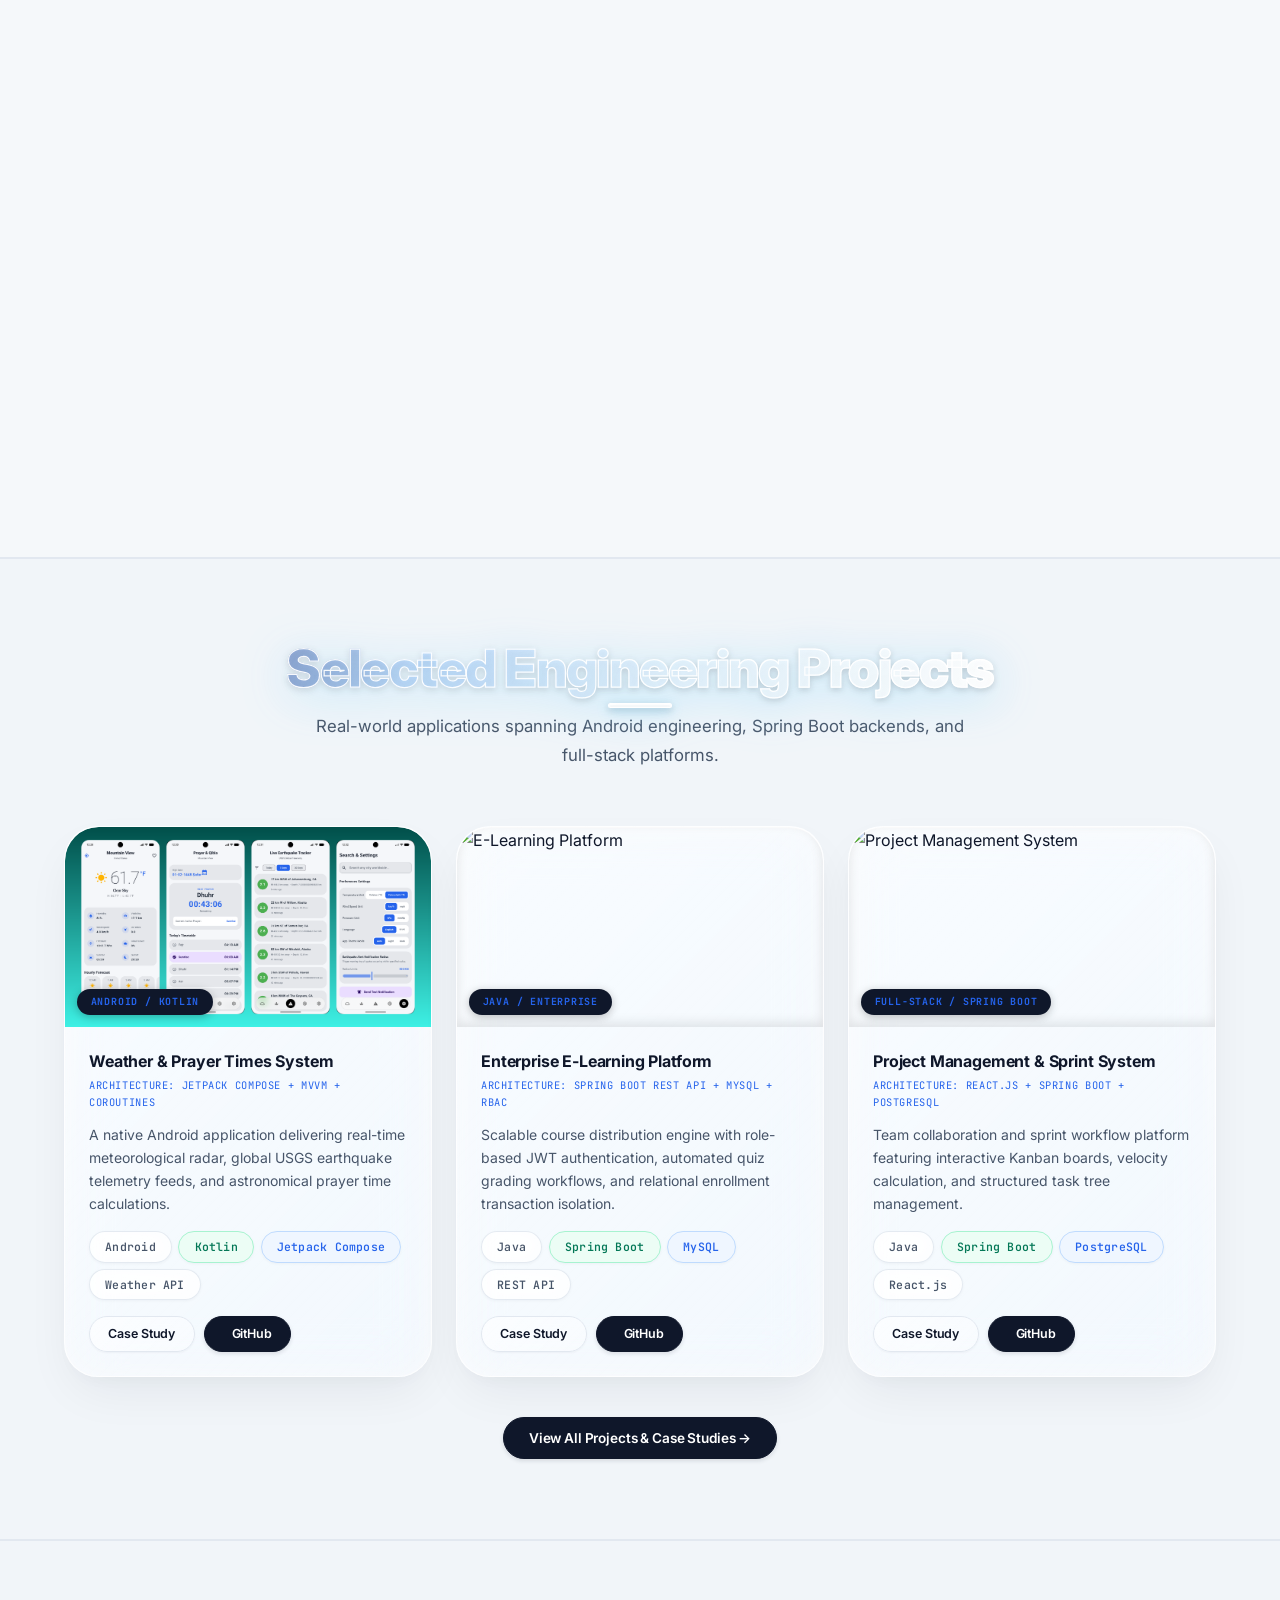
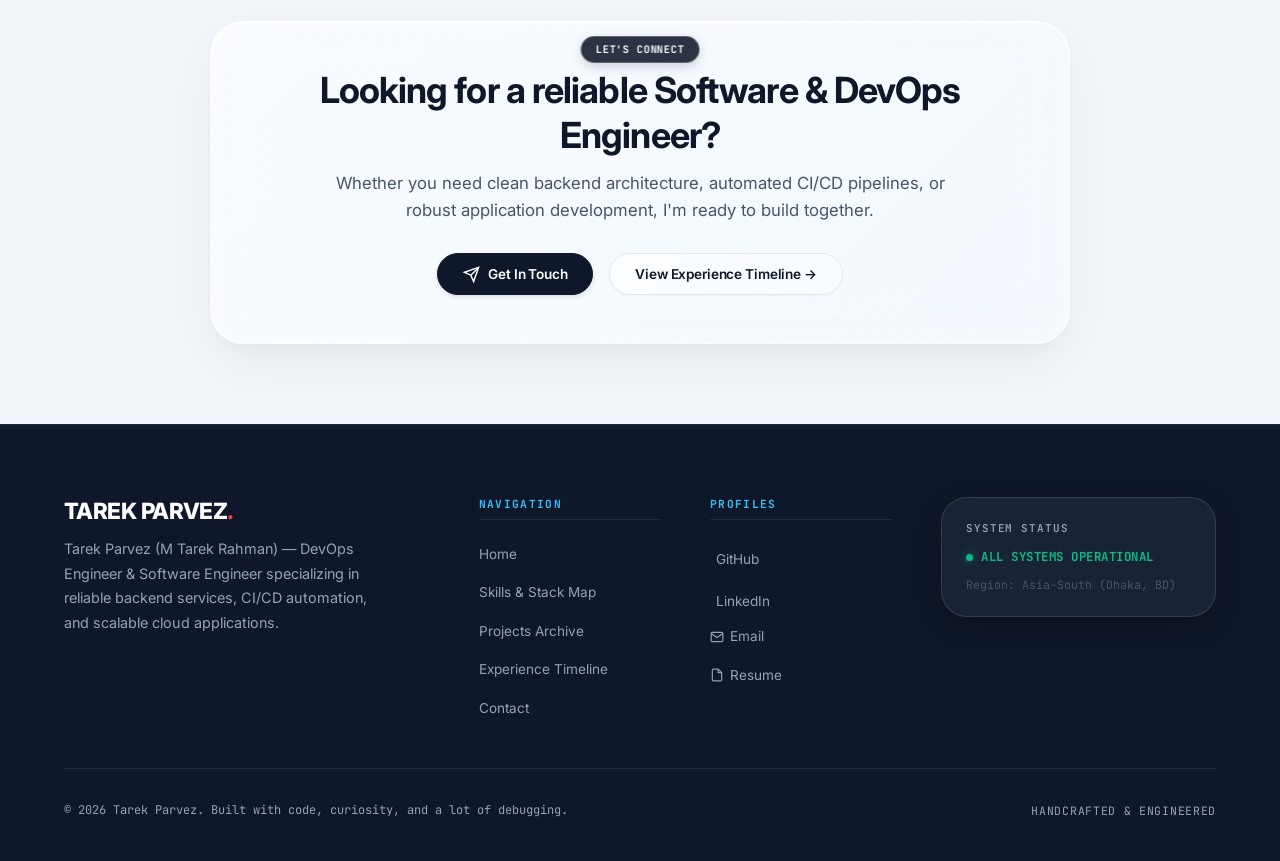
==== commit 9dfa1b69: "feat(credentials): add Kaggle Python certification and official Coursera IBM Flutter & Dart verifica" ====
--- a/about.html
+++ b/about.html
@@ -27,10 +27,10 @@
   <link rel="stylesheet" href="https://cdn.jsdelivr.net/gh/devicons/devicon@latest/devicon.min.css">
 
   <!-- CSS Design System -->
-  <link rel="stylesheet" href="css/sketch-theme.css?v=12.0">
-  <link rel="stylesheet" href="css/layout.css?v=12.0">
-  <link rel="stylesheet" href="css/pages.css?v=12.0">
-  <link rel="stylesheet" href="css/supplement.css?v=12.0">
+  <link rel="stylesheet" href="css/sketch-theme.css?v=13.0">
+  <link rel="stylesheet" href="css/layout.css?v=13.0">
+  <link rel="stylesheet" href="css/pages.css?v=13.0">
+  <link rel="stylesheet" href="css/supplement.css?v=13.0">
 </head>
 <body>
 
@@ -345,8 +345,8 @@
           </p>
         </div>
 
-        <div style="max-width: 860px; margin: 0 auto;">
-          <!-- IBM Verified Certificate Card -->
+        <div style="max-width: 860px; margin: 0 auto; display: flex; flex-direction: column; gap: 1.75rem;">
+          <!-- 1. IBM Coursera Certificate -->
           <div class="sketch-card accent-blue" style="padding: 2rem;">
             <span class="paper-tape right">IBM VERIFIED</span>
             <div style="display: flex; align-items: flex-start; justify-content: space-between; flex-wrap: wrap; gap: 1rem; margin-bottom: 1.25rem;">
@@ -355,7 +355,7 @@
                   <svg width="28" height="28" viewBox="0 0 24 24" fill="none" stroke="currentColor" stroke-width="2"><circle cx="12" cy="8" r="7"></circle><polyline points="8.21 13.89 7 23 12 20 17 23 15.79 13.88"></polyline></svg>
                 </div>
                 <div>
-                  <h3 style="font-size: 1.65rem; margin-bottom: 0.25rem;">Flutter and Dart: Developing iOS, Android, and Mobile Apps</h3>
+                  <h3 style="font-size: clamp(1.25rem, 3.5vw, 1.55rem); margin-bottom: 0.25rem;">Flutter and Dart: Developing iOS, Android, and Mobile Apps</h3>
                   <div style="font-family: var(--font-mono); font-size: 0.85rem; color: var(--accent-blue); font-weight: 700;">
                     Issued by IBM via Coursera
                   </div>
@@ -373,17 +373,59 @@
               <span class="tech-tag">Flutter</span>
               <span class="tech-tag">Dart</span>
               <span class="tech-tag green">Cross-Platform Mobile</span>
-              <span class="tech-tag">iOS & Android</span>
+              <span class="tech-tag">iOS &amp; Android</span>
               <span class="tech-tag">State Management</span>
             </div>
 
             <div style="border-top: 1.5px dashed var(--grid-line); padding-top: 1.25rem; display: flex; align-items: center; justify-content: space-between; flex-wrap: wrap; gap: 1rem;">
               <div style="font-family: var(--font-mono); font-size: 0.8rem; color: var(--text-muted);">
-                Status: <span style="color: var(--accent-green); font-weight: 700;">● Verified & Active</span>
-              </div>
-              <a href="https://coursera.org/share/398f5bcc996ed4f4c3d86568ea1924d1" target="_blank" rel="noopener noreferrer" class="btn btn-primary">
+                Status: <span style="color: var(--accent-green); font-weight: 700;">● Verified &amp; Active</span>
+              </div>
+              <a href="https://www.coursera.org/account/accomplishments/verify/5AY2A0AOX056" target="_blank" rel="noopener noreferrer" class="btn btn-primary">
                 <svg width="16" height="16" viewBox="0 0 24 24" fill="none" stroke="currentColor" stroke-width="2"><path d="M18 13v6a2 2 0 0 1-2 2H5a2 2 0 0 1-2-2V8a2 2 0 0 1 2-2h6"></path><polyline points="15 3 21 3 21 9"></polyline><line x1="10" y1="14" x2="21" y2="3"></line></svg>
                 Verify Certificate on Coursera
+              </a>
+            </div>
+          </div>
+
+          <!-- 2. Kaggle Learn Python Certificate -->
+          <div class="sketch-card accent-blue" style="padding: 2rem;">
+            <span class="paper-tape right">KAGGLE VERIFIED</span>
+            <div style="display: flex; align-items: flex-start; justify-content: space-between; flex-wrap: wrap; gap: 1rem; margin-bottom: 1.25rem;">
+              <div style="display: flex; align-items: center; gap: 1rem;">
+                <div class="focus-icon" style="color: #0284c7; width: 52px; height: 52px; font-size: 1.5rem;">
+                  <svg width="28" height="28" viewBox="0 0 24 24" fill="none" stroke="currentColor" stroke-width="2"><path d="M16 18l6-6-6-6"></path><path d="M8 6l-6 6 6 6"></path></svg>
+                </div>
+                <div>
+                  <h3 style="font-size: clamp(1.25rem, 3.5vw, 1.55rem); margin-bottom: 0.25rem;">Python Certification</h3>
+                  <div style="font-family: var(--font-mono); font-size: 0.85rem; color: #0284c7; font-weight: 700;">
+                    Issued by Kaggle
+                  </div>
+                </div>
+              </div>
+              <span class="timeline-period">ID: mtarekrahman/python</span>
+            </div>
+
+            <p style="color: var(--text-muted); font-size: 0.95rem; line-height: 1.7; margin-bottom: 1.5rem;">
+              Officially issued by Kaggle. Validates foundational and applied Python engineering competencies including core data structures (lists, dicts, sets), algorithmic logic, functional programming, working with external libraries, and data manipulation techniques.
+            </p>
+
+            <div style="display: flex; flex-wrap: wrap; gap: 0.45rem; margin-bottom: 1.75rem;">
+              <span class="tech-tag blue">Kaggle Certified</span>
+              <span class="tech-tag">Python</span>
+              <span class="tech-tag green">Data Structures</span>
+              <span class="tech-tag">Algorithmic Logic</span>
+              <span class="tech-tag">Automation</span>
+              <span class="tech-tag">Scripting</span>
+            </div>
+
+            <div style="border-top: 1.5px dashed var(--grid-line); padding-top: 1.25rem; display: flex; align-items: center; justify-content: space-between; flex-wrap: wrap; gap: 1rem;">
+              <div style="font-family: var(--font-mono); font-size: 0.8rem; color: var(--text-muted);">
+                Status: <span style="color: var(--accent-green); font-weight: 700;">● Verified &amp; Active</span>
+              </div>
+              <a href="https://www.kaggle.com/learn/certification/mtarekrahman/python" target="_blank" rel="noopener noreferrer" class="btn btn-primary">
+                <svg width="16" height="16" viewBox="0 0 24 24" fill="none" stroke="currentColor" stroke-width="2"><path d="M18 13v6a2 2 0 0 1-2 2H5a2 2 0 0 1-2-2V8a2 2 0 0 1 2-2h6"></path><polyline points="15 3 21 3 21 9"></polyline><line x1="10" y1="14" x2="21" y2="3"></line></svg>
+                Verify Certificate on Kaggle
               </a>
             </div>
           </div>
@@ -454,6 +496,6 @@
   </footer>
 
   <!-- Scripts -->
-  <script src="js/main.js?v=12.0"></script>
+  <script src="js/main.js?v=13.0"></script>
 </body>
 </html>
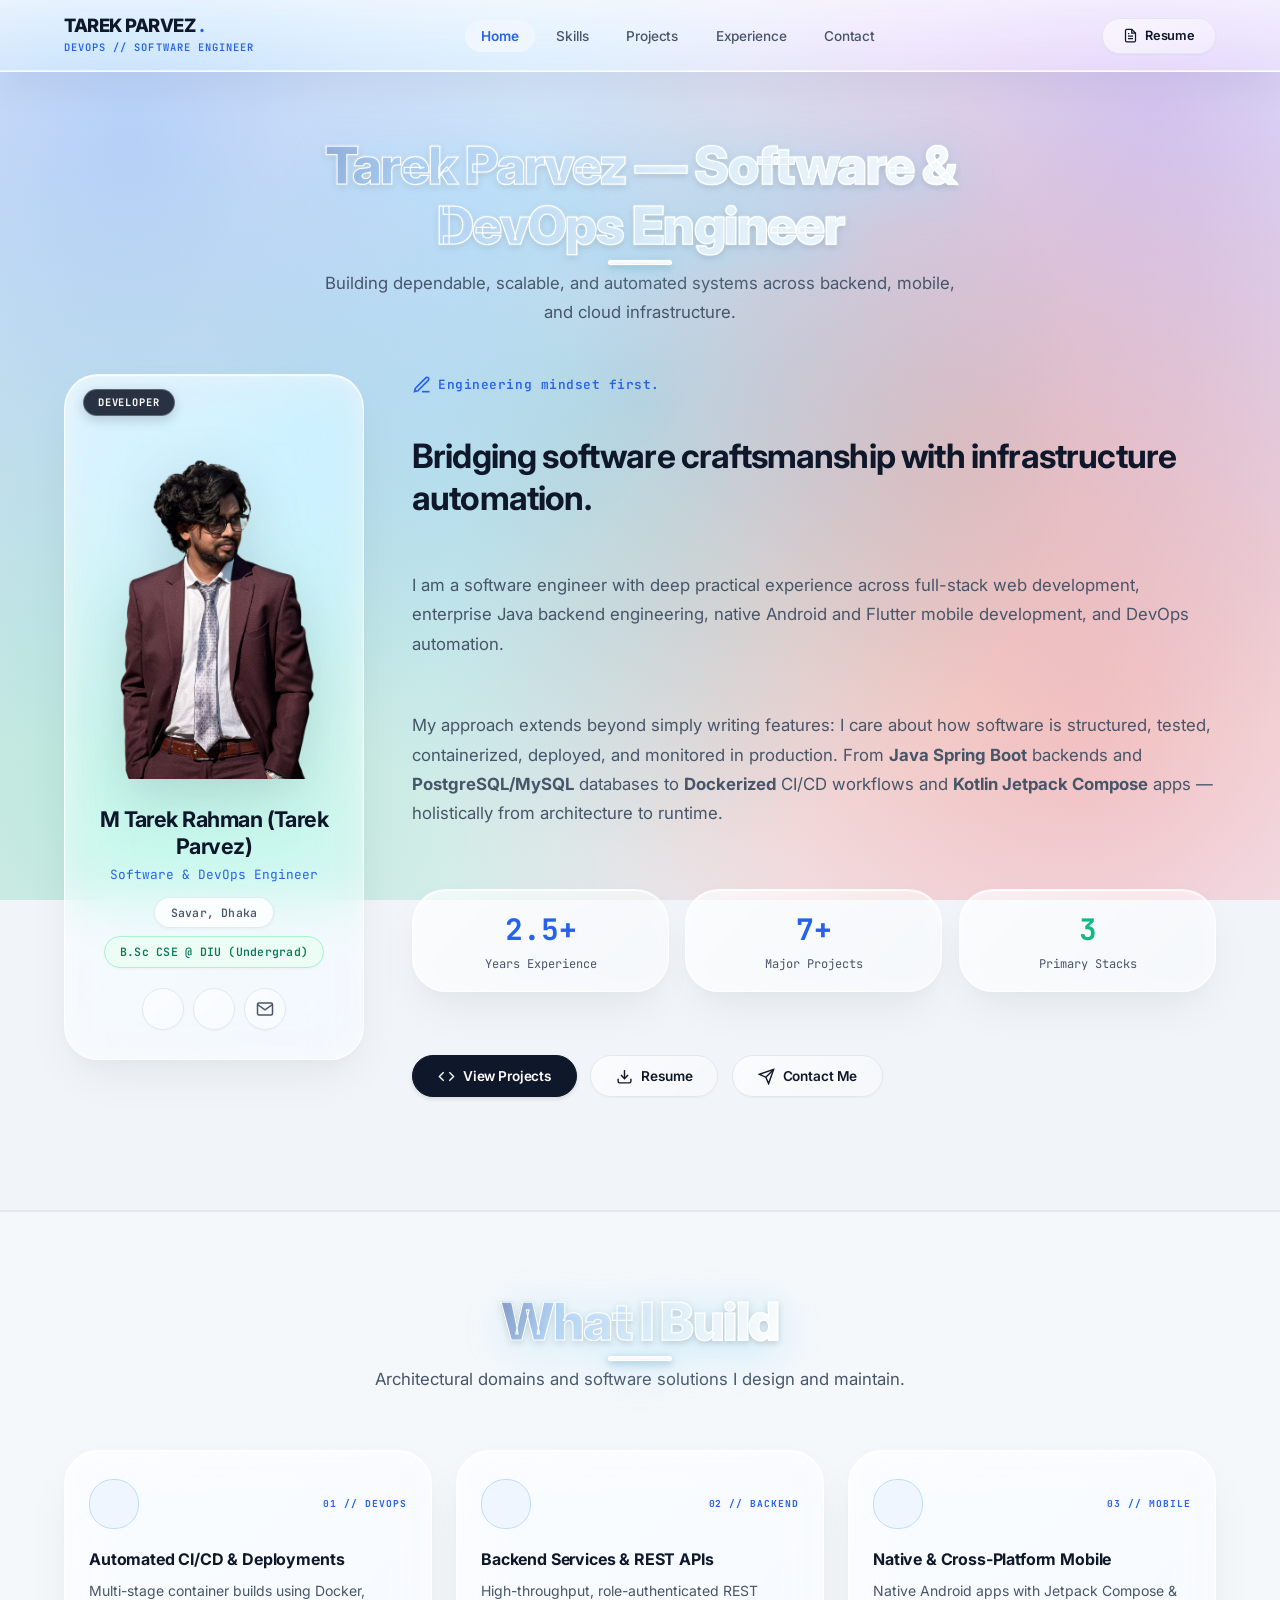
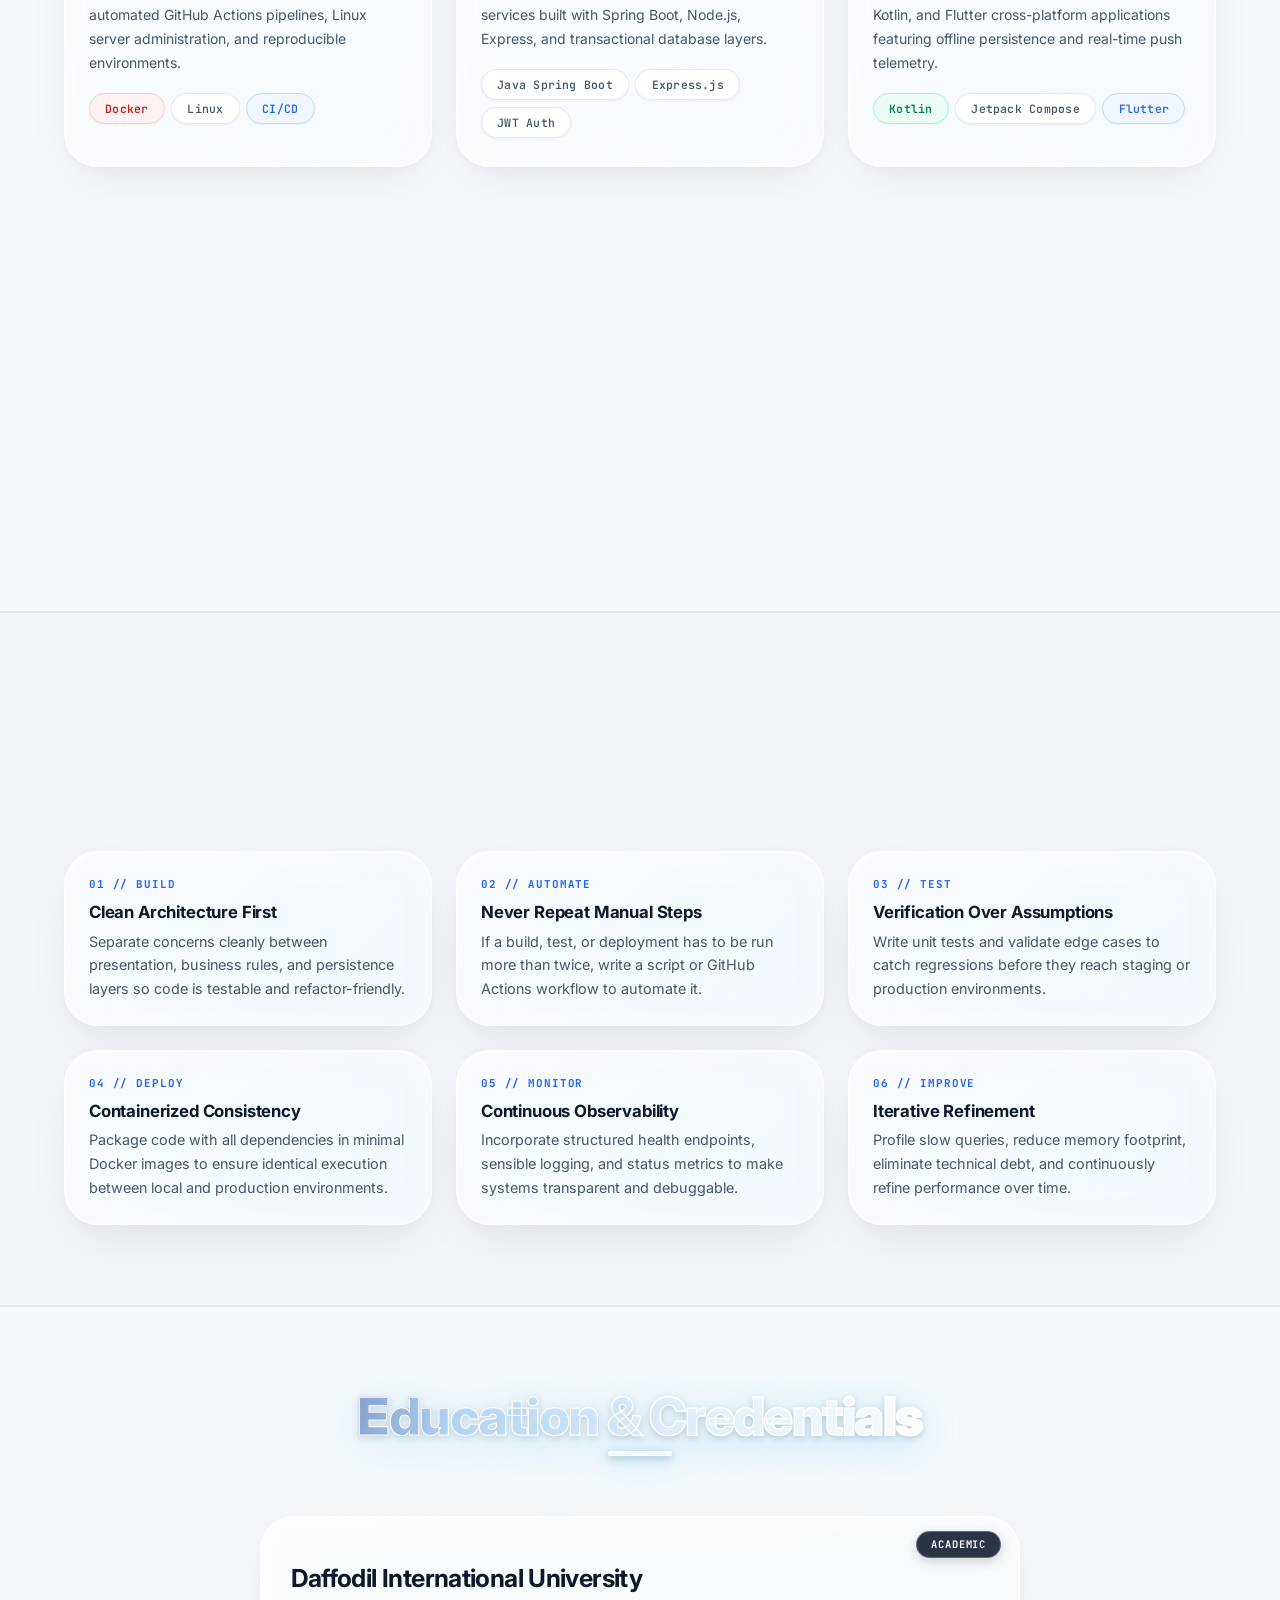
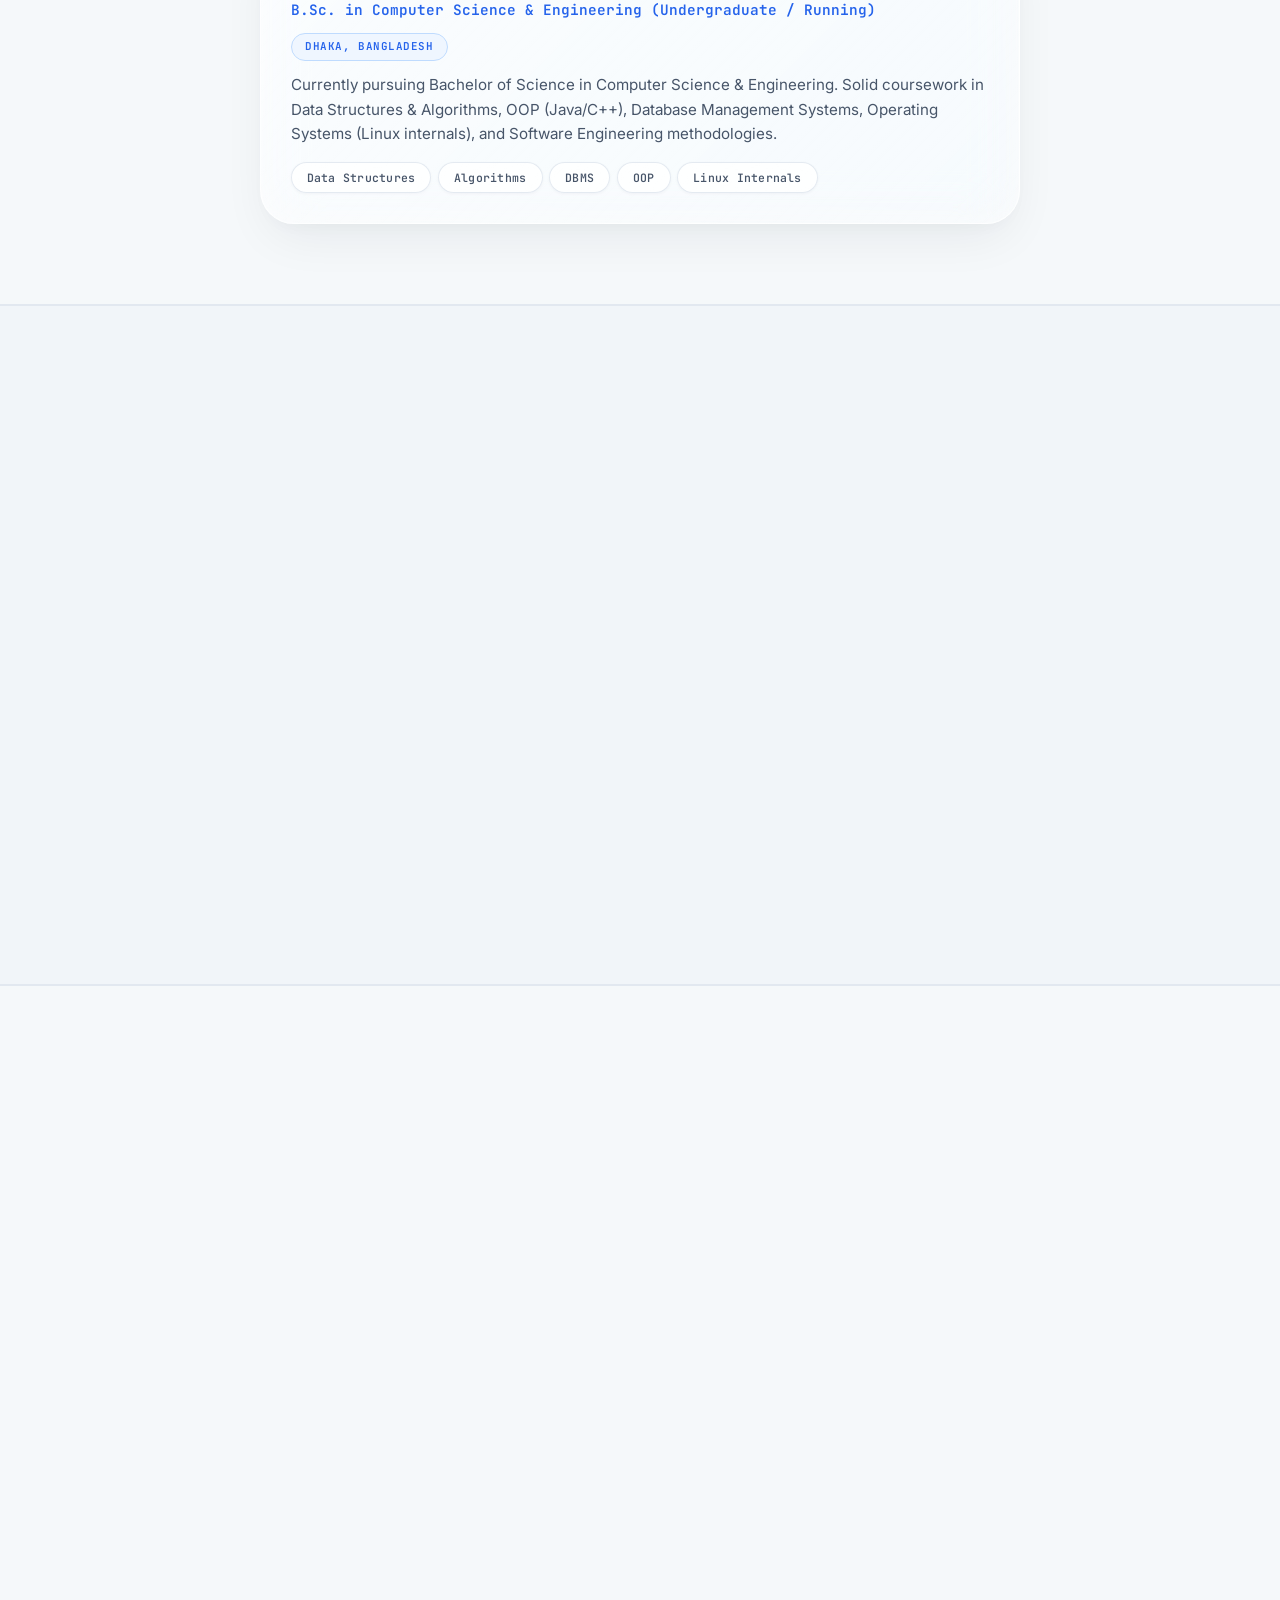
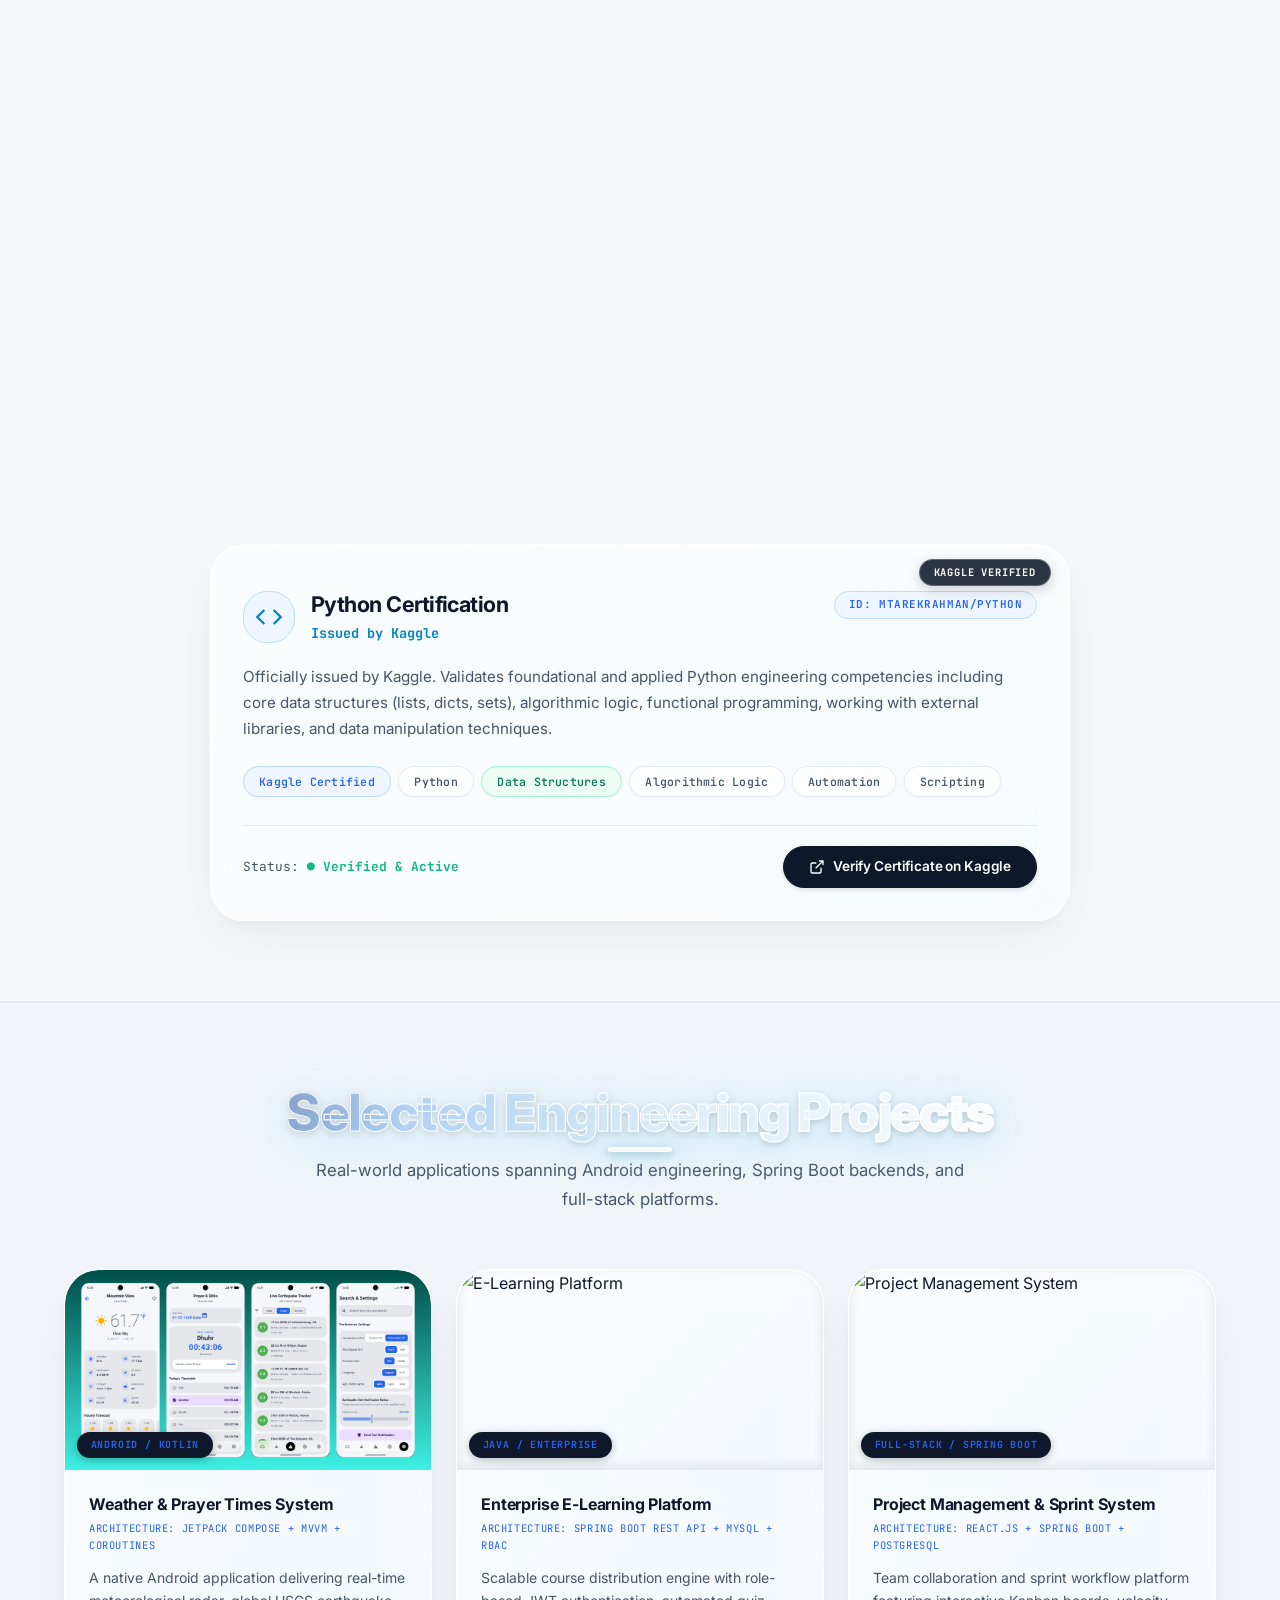
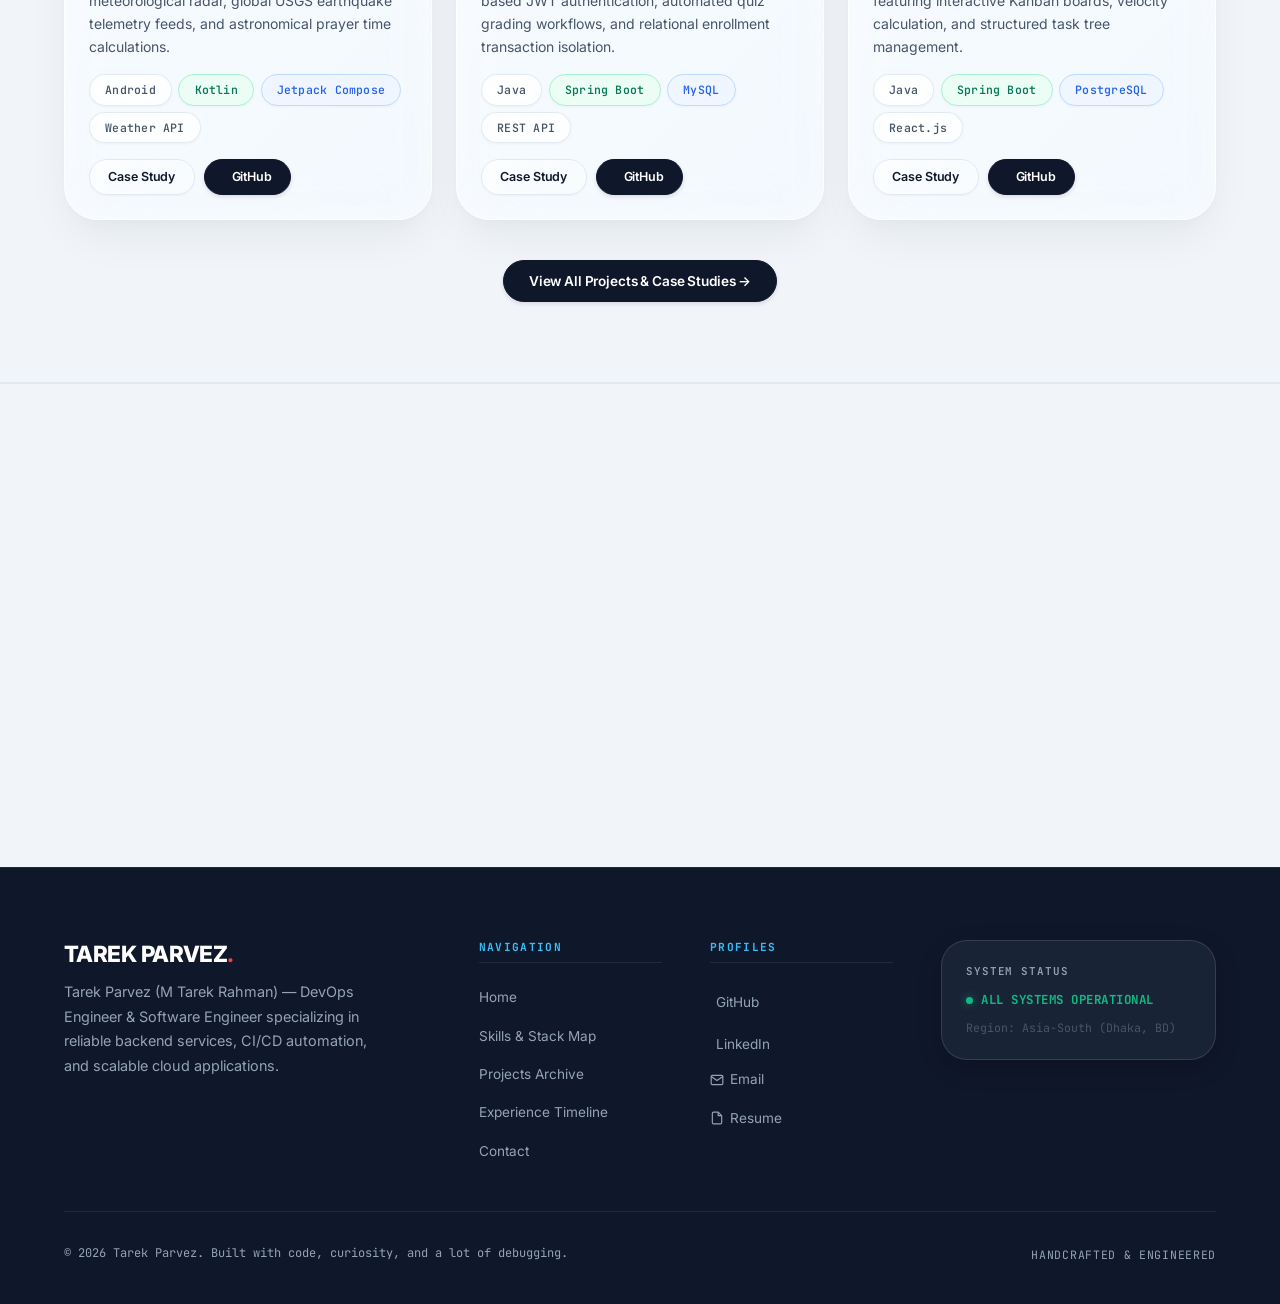
==== commit 150b05e5: "feat(credentials): add Google Figma certification across index, about, and resume pages" ====
--- a/about.html
+++ b/about.html
@@ -27,10 +27,10 @@
   <link rel="stylesheet" href="https://cdn.jsdelivr.net/gh/devicons/devicon@latest/devicon.min.css">
 
   <!-- CSS Design System -->
-  <link rel="stylesheet" href="css/sketch-theme.css?v=13.0">
-  <link rel="stylesheet" href="css/layout.css?v=13.0">
-  <link rel="stylesheet" href="css/pages.css?v=13.0">
-  <link rel="stylesheet" href="css/supplement.css?v=13.0">
+  <link rel="stylesheet" href="css/sketch-theme.css?v=14.0">
+  <link rel="stylesheet" href="css/layout.css?v=14.0">
+  <link rel="stylesheet" href="css/pages.css?v=14.0">
+  <link rel="stylesheet" href="css/supplement.css?v=14.0">
 </head>
 <body>
 
@@ -346,7 +346,49 @@
         </div>
 
         <div style="max-width: 860px; margin: 0 auto; display: flex; flex-direction: column; gap: 1.75rem;">
-          <!-- 1. IBM Coursera Certificate -->
+          <!-- 1. Google Coursera Figma Certificate -->
+          <div class="sketch-card accent-blue" style="padding: 2rem;">
+            <span class="paper-tape right">GOOGLE VERIFIED</span>
+            <div style="display: flex; align-items: flex-start; justify-content: space-between; flex-wrap: wrap; gap: 1rem; margin-bottom: 1.25rem;">
+              <div style="display: flex; align-items: center; gap: 1rem;">
+                <div class="focus-icon" style="color: #8b5cf6; width: 52px; height: 52px; font-size: 1.5rem;">
+                  <svg width="28" height="28" viewBox="0 0 24 24" fill="none" stroke="currentColor" stroke-width="2"><path d="M5 5.5A3.5 3.5 0 0 1 8.5 2H12v7H8.5A3.5 3.5 0 0 1 5 5.5z"></path><path d="M12 2h3.5a3.5 3.5 0 1 1 0 7H12V2z"></path><path d="M12 12.5a3.5 3.5 0 1 1 7 0 3.5 3.5 0 1 1-7 0z"></path><path d="M5 19.5A3.5 3.5 0 0 1 8.5 16H12v3.5a3.5 3.5 0 1 1-7 0z"></path><path d="M5 12.5A3.5 3.5 0 0 1 8.5 9H12v7H8.5A3.5 3.5 0 0 1 5 12.5z"></path></svg>
+                </div>
+                <div>
+                  <h3 style="font-size: clamp(1.25rem, 3.5vw, 1.55rem); margin-bottom: 0.25rem;">Create High-Fidelity Designs and Prototypes in Figma</h3>
+                  <div style="font-family: var(--font-mono); font-size: 0.85rem; color: #8b5cf6; font-weight: 700;">
+                    Issued by Google via Coursera
+                  </div>
+                </div>
+              </div>
+              <span class="timeline-period">ID: BR8HVUM9SWUJ</span>
+            </div>
+
+            <p style="color: var(--text-muted); font-size: 0.95rem; line-height: 1.7; margin-bottom: 1.5rem;">
+              Authorized by Google and offered through Coursera. Verifies professional competency in building interactive high-fidelity prototypes, comprehensive design systems, component hierarchies, visual design principles, usability testing, and developer handoffs using Figma.
+            </p>
+
+            <div style="display: flex; flex-wrap: wrap; gap: 0.45rem; margin-bottom: 1.75rem;">
+              <span class="tech-tag blue">Google Certified</span>
+              <span class="tech-tag">Figma</span>
+              <span class="tech-tag green">UI/UX Design</span>
+              <span class="tech-tag">Interactive Prototyping</span>
+              <span class="tech-tag">Design Systems</span>
+              <span class="tech-tag">Developer Handoff</span>
+            </div>
+
+            <div style="border-top: 1.5px dashed var(--grid-line); padding-top: 1.25rem; display: flex; align-items: center; justify-content: space-between; flex-wrap: wrap; gap: 1rem;">
+              <div style="font-family: var(--font-mono); font-size: 0.8rem; color: var(--text-muted);">
+                Status: <span style="color: var(--accent-green); font-weight: 700;">● Verified &amp; Active</span>
+              </div>
+              <a href="https://www.coursera.org/account/accomplishments/verify/BR8HVUM9SWUJ" target="_blank" rel="noopener noreferrer" class="btn btn-primary">
+                <svg width="16" height="16" viewBox="0 0 24 24" fill="none" stroke="currentColor" stroke-width="2"><path d="M18 13v6a2 2 0 0 1-2 2H5a2 2 0 0 1-2-2V8a2 2 0 0 1 2-2h6"></path><polyline points="15 3 21 3 21 9"></polyline><line x1="10" y1="14" x2="21" y2="3"></line></svg>
+                Verify Certificate on Coursera
+              </a>
+            </div>
+          </div>
+
+          <!-- 2. IBM Coursera Certificate -->
           <div class="sketch-card accent-blue" style="padding: 2rem;">
             <span class="paper-tape right">IBM VERIFIED</span>
             <div style="display: flex; align-items: flex-start; justify-content: space-between; flex-wrap: wrap; gap: 1rem; margin-bottom: 1.25rem;">
@@ -388,7 +430,7 @@
             </div>
           </div>
 
-          <!-- 2. Kaggle Learn Python Certificate -->
+          <!-- 3. Kaggle Learn Python Certificate -->
           <div class="sketch-card accent-blue" style="padding: 2rem;">
             <span class="paper-tape right">KAGGLE VERIFIED</span>
             <div style="display: flex; align-items: flex-start; justify-content: space-between; flex-wrap: wrap; gap: 1rem; margin-bottom: 1.25rem;">
@@ -496,6 +538,6 @@
   </footer>
 
   <!-- Scripts -->
-  <script src="js/main.js?v=13.0"></script>
+  <script src="js/main.js?v=14.0"></script>
 </body>
 </html>
